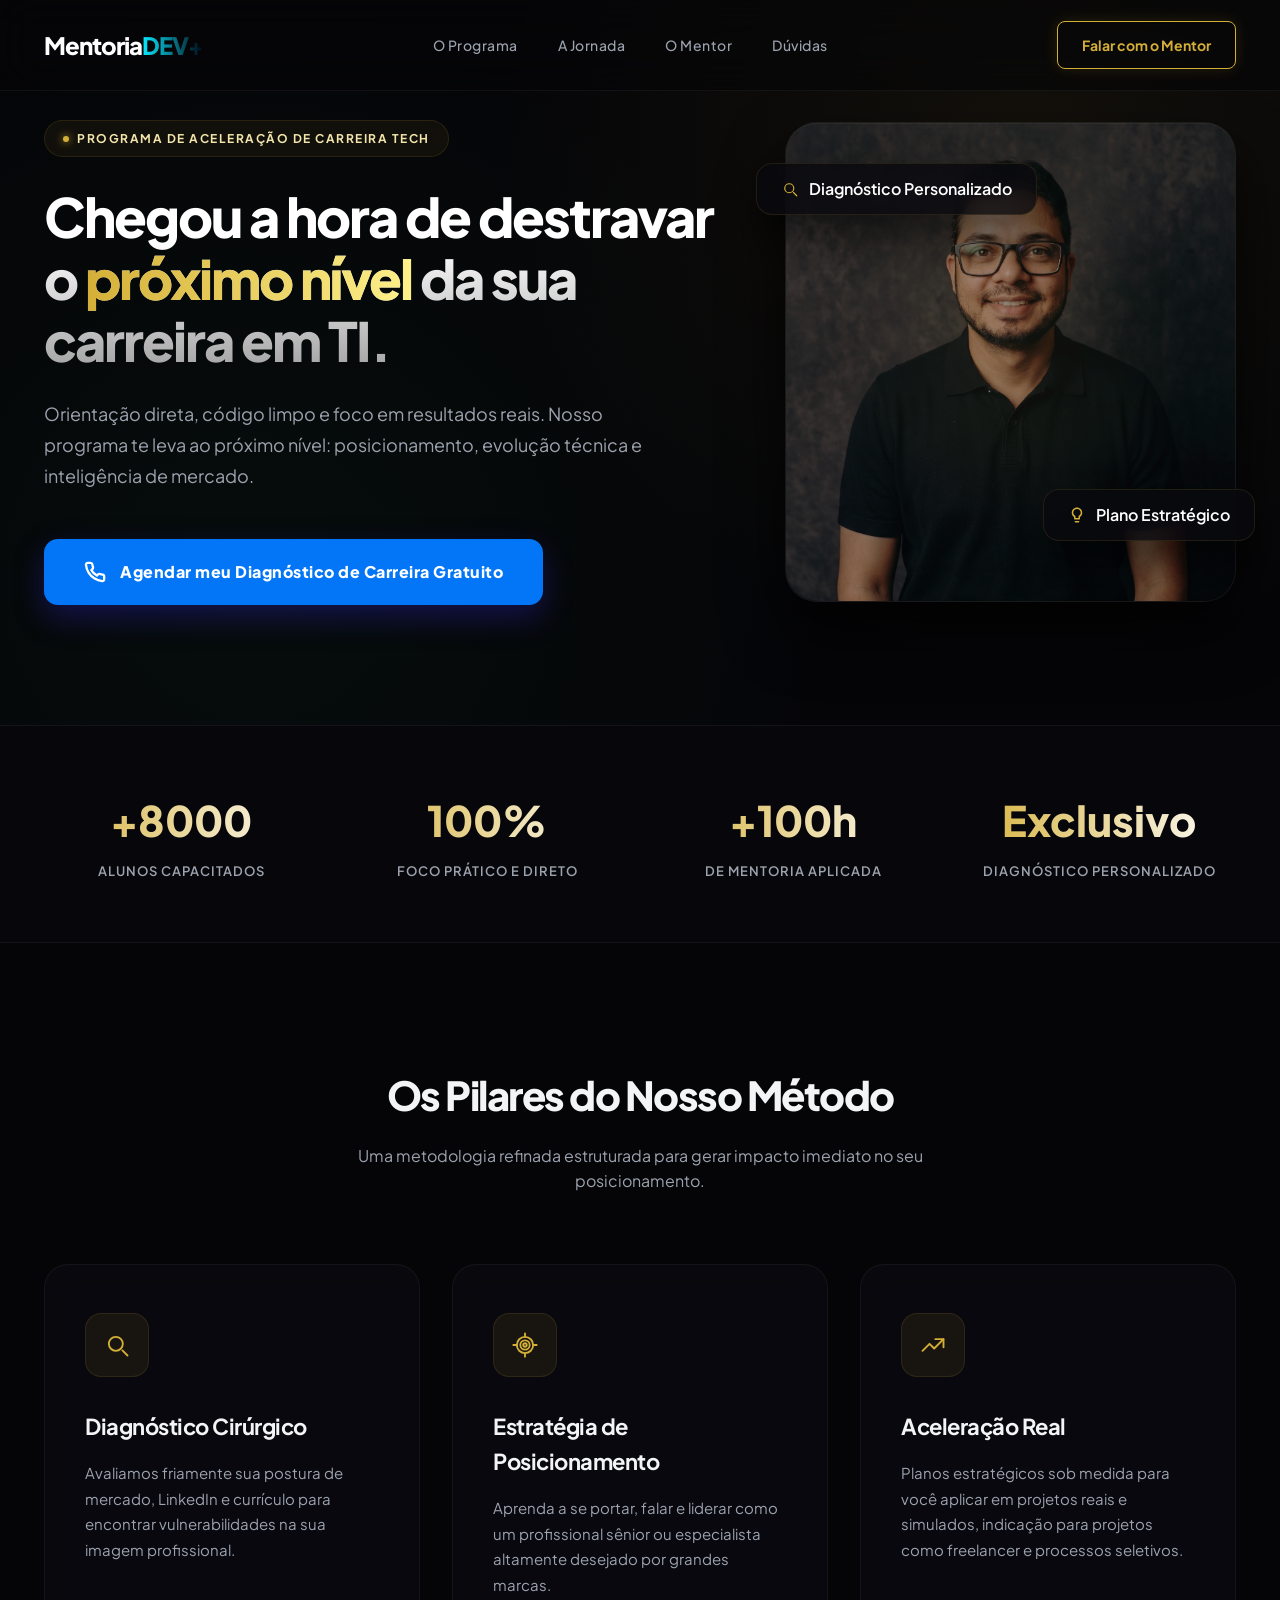
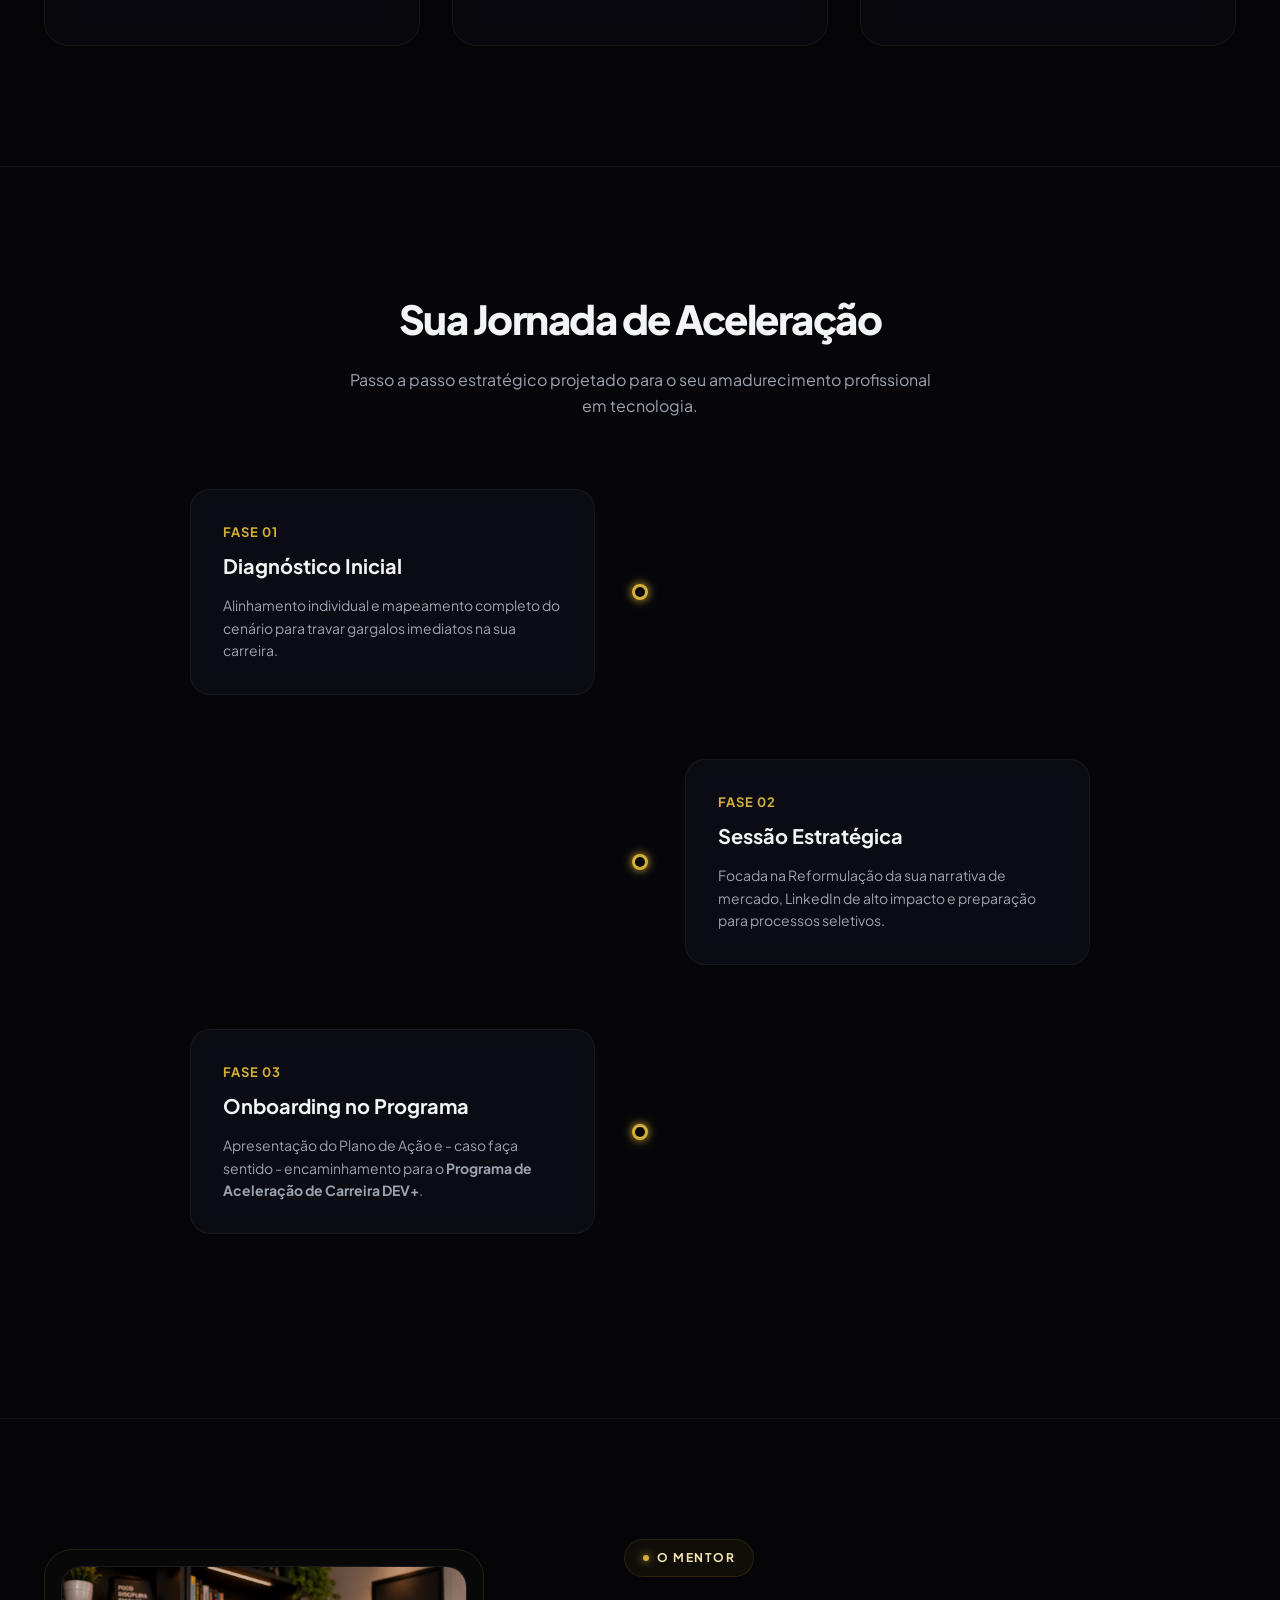
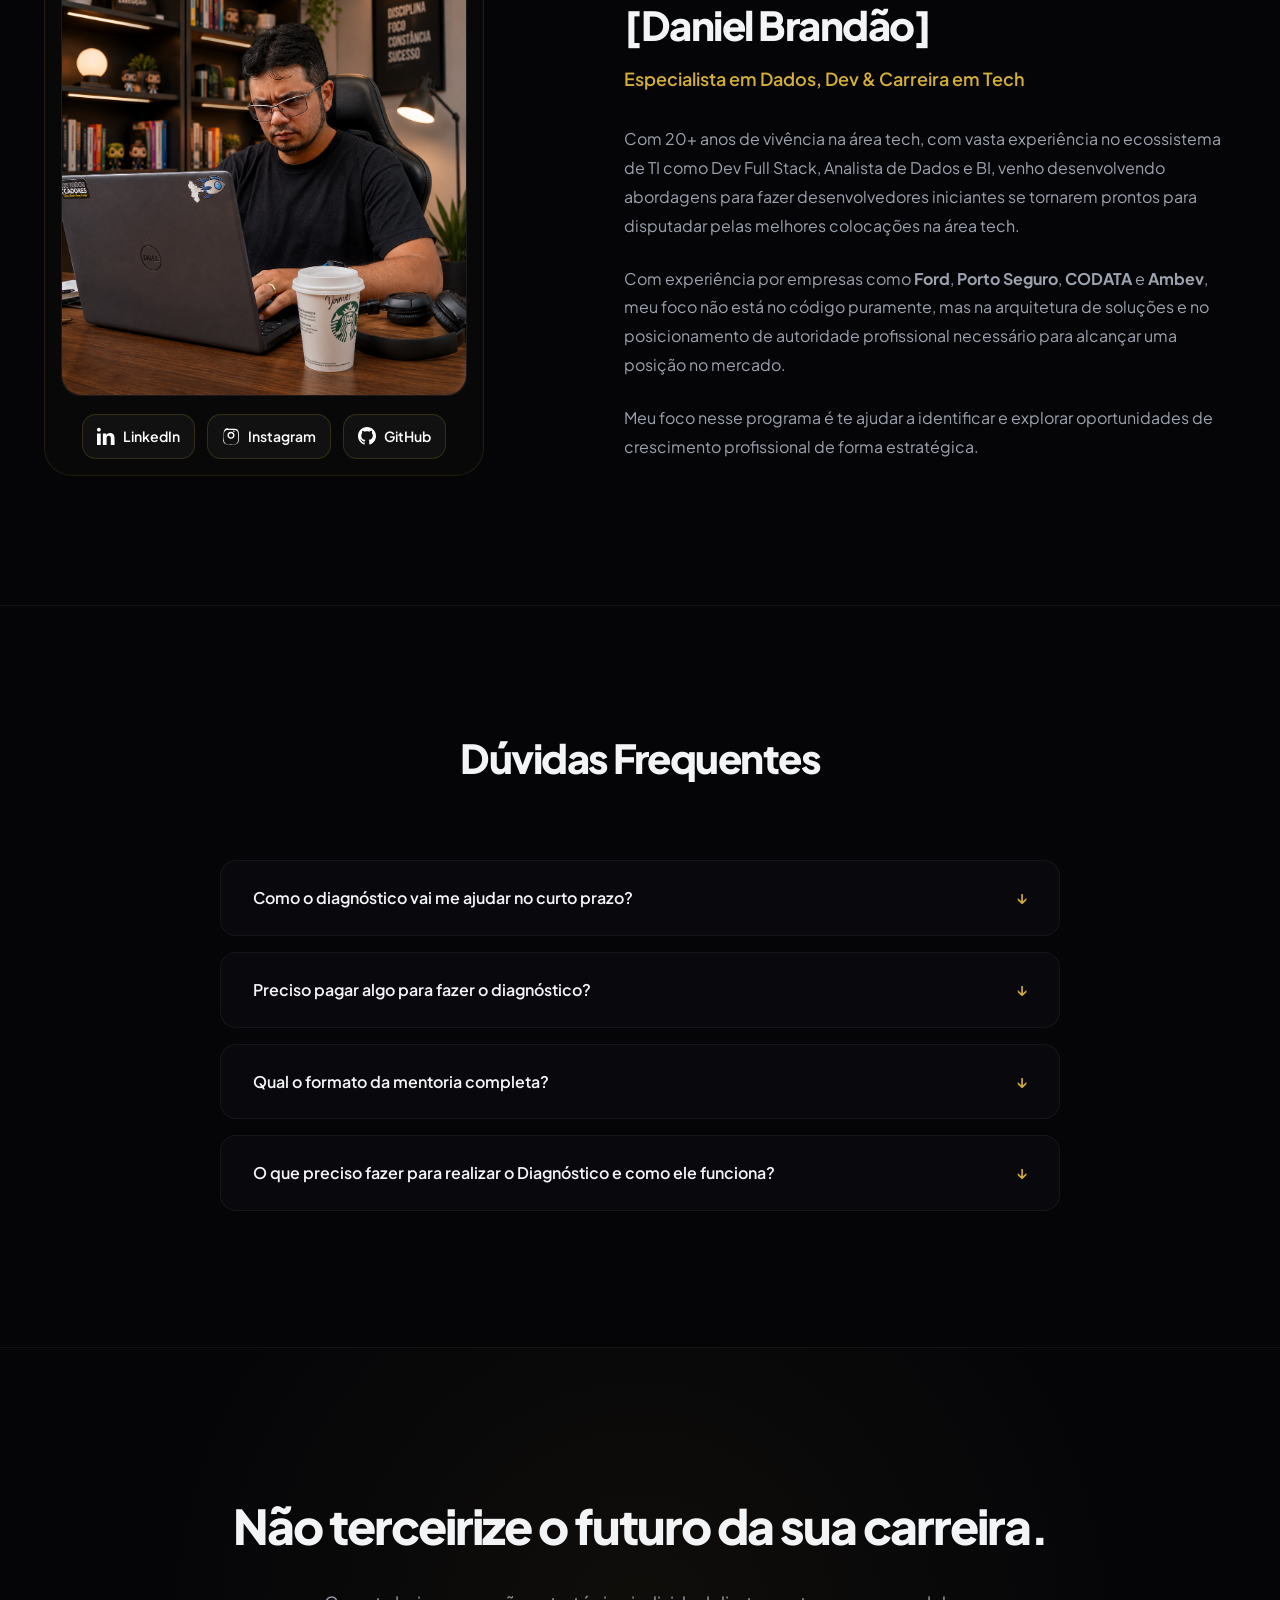
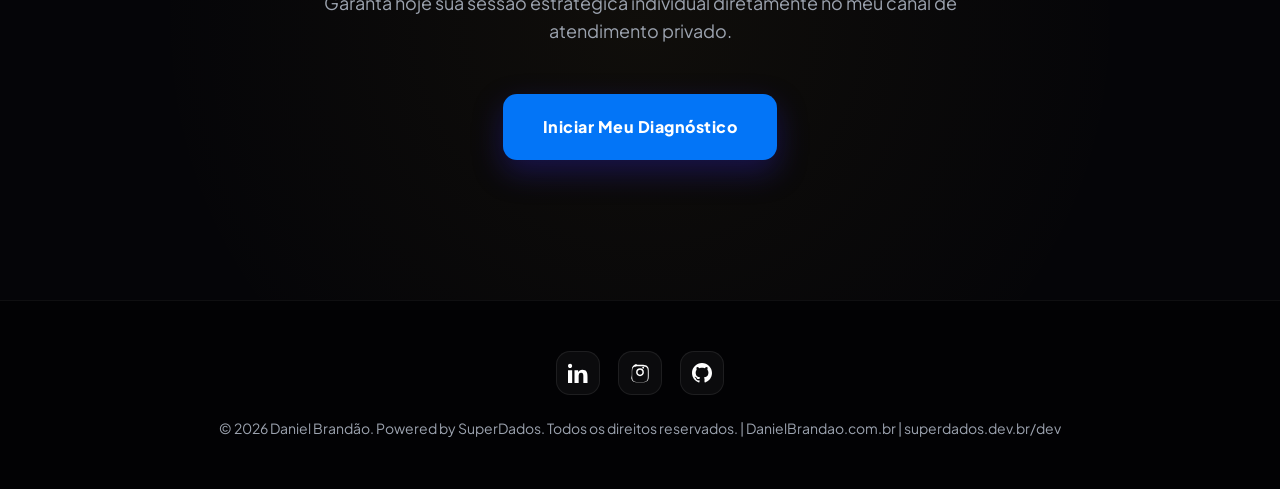
==== mentoria/index.html @ 653ffeee "subindo index" ====
<!DOCTYPE html>
<html lang="pt-BR">

<head>
    <meta charset="UTF-8">
    <meta name="viewport" content="width=device-width, initial-scale=1.0">
    <title>Programa de Aceleração de Carreira DEV+ | Daniel Brandão</title>
    <link rel="preconnect" href="https://fonts.googleapis.com">
    <link rel="preconnect" href="https://fonts.gstatic.com" crossorigin>
    <link href="https://fonts.googleapis.com/css2?family=Plus+Jakarta+Sans:wght@300;400;500;600;700;800&display=swap"
        rel="stylesheet">

    <style>
        /* 👑 PALETA OBSIDIAN & GOLD PREMIUM */
        :root {
            --bg-deep: #050508;
            /* Fundo preto absoluto/obsidiana */
            --bg-surface: rgba(15, 15, 23, 0.7);
            /* Fundo dos cards para glassmorphism */
            --gold-primary: #d4af37;
            /* Ouro clássico metálico */
            --gold-light: #f3e5ab;
            /* Ouro claro brilhante */
            --gold-glow: rgba(212, 175, 55, 0.15);
            --texto-puro: #ffffff;
            --texto-premium: #f3f4f6;
            /* Off-white */
            --texto-dim: #9ca3af;
            /* Cinza discreto */
            --borda-premium: rgba(212, 175, 55, 0.12);
            /* Borda dourada sutil */
            --borda-glass: rgba(255, 255, 255, 0.05);
            --fonte-luxo: 'Plus Jakarta Sans', sans-serif;
            --glow-green: rgba(34, 197, 94, 0.3);
        }

        * {
            margin: 0;
            padding: 0;
            box-sizing: border-box;
            scroll-behavior: smooth;
        }

        body {
            background-color: var(--bg-deep);
            color: var(--texto-premium);
            font-family: var(--fonte-luxo);
            line-height: 1.6;
            overflow-x: hidden;
        }

        a {
            text-decoration: none;
            color: inherit;
        }

        .container {
            width: 100%;
            max-width: 1240px;
            margin: 0 auto;
            padding: 0 24px;
        }

        /* 🧭 NAV PREMIUM */
        header {
            width: 100%;
            position: fixed;
            top: 0;
            left: 0;
            background-color: rgba(5, 5, 8, 0.6);
            backdrop-filter: blur(20px);
            border-bottom: 1px solid var(--borda-glass);
            z-index: 1000;
        }

        header .container {
            height: 90px;
            display: flex;
            justify-content: space-between;
            align-items: center;
        }

        .logo {
            font-size: 24px;
            font-weight: 800;
            letter-spacing: -1px;
            color: var(--texto-puro);
        }

        .logo span {
            color: var(--gold-primary);
            background: linear-gradient(90deg, #08e9ff, #020a1ac2);
            -webkit-background-clip: text;
            -webkit-text-fill-color: transparent;
        }

        nav ul {
            display: flex;
            list-style: none;
            gap: 40px;
        }

        nav ul a {
            font-size: 14px;
            font-weight: 500;
            color: var(--texto-dim);
            transition: all 0.3s ease;
            letter-spacing: 0.5px;
        }

        nav ul a:hover {
            color: var(--gold-primary);
        }

        .btn-nav {
            border: 1px solid var(--gold-primary);
            padding: 12px 24px;
            border-radius: 8px;
            font-size: 14px;
            font-weight: 700;
            color: var(--gold-primary);
            background: transparent;
            transition: all 0.3s ease;
            box-shadow: 0 0 15px var(--gold-glow);
        }

        .btn-nav:hover {
            background: linear-gradient(90deg, var(--gold-primary), var(--gold-light));
            color: var(--bg-deep);
            box-shadow: 0 0 25px rgba(212, 175, 55, 0.4);
            transform: translateY(-1px);
        }

        /* 👑 HERO 2 COLUNAS */
        .hero {
            padding-top: 120px;
            padding-bottom: 120px;
            background: radial-gradient(circle at 80% 20%, rgba(212, 175, 55, 0.07), transparent 45%),
                radial-gradient(circle at 20% 80%, rgba(34, 197, 94, 0.04), transparent 50%);
        }

        .grid-hero {
            display: grid;
            grid-template-columns: 1.2fr 0.8fr;
            gap: 64px;
            align-items: center;
        }

        .tag-lux {
            display: inline-flex;
            align-items: center;
            gap: 8px;
            background: rgba(212, 175, 55, 0.06);
            color: var(--gold-light);
            border: 1px solid var(--borda-premium);
            padding: 8px 18px;
            border-radius: 100px;
            font-size: 12px;
            font-weight: 700;
            letter-spacing: 1.5px;
            text-transform: uppercase;
            margin-bottom: 28px;
        }

        .tag-lux::before {
            content: "";
            width: 6px;
            height: 6px;
            background-color: var(--gold-primary);
            border-radius: 50%;
            box-shadow: 0 0 8px var(--gold-primary);
        }

        .hero h1 {
            font-size: 54px;
            font-weight: 800;
            line-height: 1.15;
            letter-spacing: -2px;
            margin-bottom: 28px;
            background: linear-gradient(180deg, #ffffff 30%, #a3a3a3 100%);
            -webkit-background-clip: text;
            -webkit-text-fill-color: transparent;
        }

        .hero h1 span {
            background: linear-gradient(90deg, var(--gold-primary), #fef08a);
            -webkit-background-clip: text;
            -webkit-text-fill-color: transparent;
        }

        .hero .subtitulo {
            font-size: 18px;
            color: var(--texto-dim);
            margin-bottom: 48px;
            max-width: 620px;
            font-weight: 400;
            line-height: 1.7;
        }

        /* 🟢 BOTÃO WHATSAPP ALTO IMPACTO */
        .btn-premium-cta {
            display: inline-flex;
            align-items: center;
            gap: 14px;
            background: #0375f7;
            color: #ffffff;
            padding: 20px 40px;
            border-radius: 14px;
            font-size: 16px;
            font-weight: 800;
            letter-spacing: 0.5px;
            box-shadow: 0 12px 30px rgba(50, 34, 197, 0.35);
            transition: all 0.4s cubic-bezier(0.16, 1, 0.3, 1);
            position: relative;
            overflow: hidden;
        }

        .btn-premium-cta:hover {
            background: #0bbfec;
            transform: translateY(-3px);
            box-shadow: 0 20px 40px rgba(15, 87, 221, 0.5);
        }

        /* MOCKUP CONTAINER HERO (DIREITA) */
        .hero-art-container {
            position: relative;
            display: flex;
            justify-content: center;
            align-items: center;
        }

        .hero-lux-card {
            width: 100%;
            height: 480px;
            background: linear-gradient(135deg, rgba(255, 255, 255, 0.03) 0%, rgba(255, 255, 255, 0.01) 100%);
            backdrop-filter: blur(25px);
            border: 1px solid var(--borda-glass);
            border-radius: 32px;
            position: relative;
            display: flex;
            align-items: center;
            justify-content: center;
            box-shadow: 0 30px 60px rgba(0, 0, 0, 0.8), inset 0 1px 0 rgba(255, 255, 255, 0.1);
            overflow: visible;
        }

        .hero-lux-card::after {
            content: "";
            position: absolute;
            width: 80%;
            height: 80%;
            background: radial-gradient(circle, var(--gold-glow) 0%, transparent 70%);
            z-index: -1;
        }

        .hero-lux-card .hero-image-bg {
            display: block;
            width: 100%;
            height: 100%;
            background-image: url("../mentoria/img/dan perfil3-1.png");
            background-size: cover;
            background-position: center;
            background-repeat: no-repeat;
            position: absolute;
            top: 0;
            left: 0;
            z-index: 0;
            border-radius: 32px;
            opacity: 0.65;
        }

        .badge-floating {
            position: absolute;
            display: inline-flex;
            align-items: center;
            gap: 10px;
            background: rgba(10, 10, 15, 0.85);
            border: 1px solid var(--borda-premium);
            padding: 12px 18px;
            border-radius: 16px;
            backdrop-filter: blur(10px);
            box-shadow: 0 20px 40px rgba(0, 0, 0, 0.5);
            animation: float 6s ease-in-out infinite;
            z-index: 2;
            color: var(--gold-primary);
            font-weight: 600;
        }

        .badge-floating .badge-icon {
            width: 18px;
            height: 18px;
            display: block;
            flex: 0 0 18px;
            fill: currentColor;
        }

        .badge-floating .badge-text {
            color: #fff;
            font-weight: 600;
            line-height: 1;
        }

        .badge-floating {
            position: absolute;
            background: rgba(10, 10, 15, 0.85);
            border: 1px solid var(--borda-premium);
            padding: 16px 24px;
            border-radius: 16px;
            backdrop-filter: blur(10px);
            box-shadow: 0 20px 40px rgba(0, 0, 0, 0.5);
            animation: float 6s ease-in-out infinite;
        }

        .badge-1 {
            top: 40px;
            left: -30px;
            animation-delay: 0s;
        }

        .badge-2 {
            bottom: 60px;
            right: -20px;
            animation-delay: 3s;
        }

        @keyframes float {

            0%,
            100% {
                transform: translateY(0);
            }

            50% {
                transform: translateY(-12px);
            }
        }

        /* 📈 SEÇÃO ESTATÍSTICAS */
        .stats-bar {
            padding: 60px 0;
            background: rgba(10, 10, 15, 0.5);
            border-top: 1px solid var(--borda-glass);
            border-bottom: 1px solid var(--borda-glass);
        }

        .grid-stats {
            display: grid;
            grid-template-columns: repeat(4, 1fr);
            gap: 32px;
            text-align: center;
        }

        .stat-item h2 {
            font-size: 42px;
            font-weight: 800;
            background: linear-gradient(90deg, var(--gold-primary), #ffffff);
            -webkit-background-clip: text;
            -webkit-text-fill-color: transparent;
            margin-bottom: 8px;
        }

        .stat-item p {
            font-size: 13px;
            color: var(--texto-dim);
            text-transform: uppercase;
            letter-spacing: 1px;
            font-weight: 600;
        }

        /* 🃏 GLASSMORPHISM CARDS (PILARES) */
        .pilares-v2 {
            padding: 120px 0;
        }

        .section-title-lux {
            text-align: center;
            margin-bottom: 70px;
        }

        .section-title-lux h2 {
            font-size: 40px;
            font-weight: 800;
            letter-spacing: -1.5px;
            margin-bottom: 16px;
        }

        .section-title-lux p {
            color: var(--texto-dim);
            font-size: 16px;
            max-width: 600px;
            margin: 0 auto;
        }

        .grid-glass {
            display: grid;
            grid-template-columns: repeat(3, 1fr);
            gap: 32px;
        }

        .glass-card {
            background: rgba(15, 15, 23, 0.45);
            backdrop-filter: blur(15px);
            border: 1px solid var(--borda-glass);
            padding: 48px 40px;
            border-radius: 24px;
            transition: all 0.4s cubic-bezier(0.16, 1, 0.3, 1);
            position: relative;
        }

        .glass-card::before {
            content: "";
            position: absolute;
            top: 0;
            left: 0;
            width: 100%;
            height: 100%;
            border-radius: 24px;
            background: linear-gradient(135deg, rgba(212, 175, 55, 0.08), transparent);
            opacity: 0;
            transition: opacity 0.4s ease;
            z-index: -1;
        }

        .glass-card:hover {
            transform: translateY(-8px);
            border-color: rgba(212, 175, 55, 0.3);
            box-shadow: 0 30px 60px rgba(0, 0, 0, 0.6);
        }

        .glass-card:hover::before {
            opacity: 1;
        }

        .glass-card .icon-wrap {
            width: 64px;
            height: 64px;
            background: rgba(212, 175, 55, 0.08);
            border: 1px solid var(--borda-premium);
            border-radius: 16px;
            display: flex;
            align-items: center;
            justify-content: center;
            font-size: 26px;
            margin-bottom: 32px;
            color: var(--gold-primary);
        }

        .glass-card .icon-wrap svg {
            width: 28px;
            height: 28px;
            display: block;
            stroke: currentColor;
            fill: none;
            stroke-width: 1.6;
            stroke-linecap: round;
            stroke-linejoin: round;
        }

        .glass-card h3 {
            font-size: 22px;
            font-weight: 700;
            margin-bottom: 16px;
            letter-spacing: -0.5px;
        }

        .glass-card p {
            font-size: 15px;
            color: var(--texto-dim);
            line-height: 1.7;
        }

        /* ⏳ TIMELINE DA MENTORIA */
        .timeline-section {
            padding: 120px 0;
            background: rgba(10, 10, 15, 0.3);
            border-top: 1px solid var(--borda-glass);
        }

        .timeline-container {
            max-width: 900px;
            margin: 0 auto;
            position: relative;
        }

        .timeline-container::before {
            content: "";
            position: absolute;
            left: 50%;
            top: 0;
            width: 2px;
            height: 100%;
            background: linear-gradient(to bottom, var(--gold-premium), transparent);
            transform: translateX(-50%);
        }

        .timeline-item {
            display: flex;
            justify-content: space-between;
            align-items: center;
            width: 100%;
            margin-bottom: 64px;
            position: relative;
        }

        .timeline-item:nth-child(even) {
            flex-direction: row-reverse;
        }

        .timeline-dot {
            width: 16px;
            height: 16px;
            background: var(--bg-deep);
            border: 3px solid var(--gold-primary);
            border-radius: 50%;
            position: absolute;
            left: 50%;
            transform: translateX(-50%);
            z-index: 10;
            box-shadow: 0 0 10px var(--gold-primary);
        }

        .timeline-content {
            width: 45%;
            background: var(--bg-surface);
            border: 1px solid var(--borda-glass);
            padding: 32px;
            border-radius: 20px;
            backdrop-filter: blur(10px);
        }

        .timeline-content h4 {
            color: var(--gold-primary);
            font-size: 13px;
            font-weight: 700;
            text-transform: uppercase;
            letter-spacing: 1px;
            margin-bottom: 8px;
        }

        .timeline-content h3 {
            font-size: 20px;
            font-weight: 700;
            margin-bottom: 12px;
        }

        .timeline-content p {
            font-size: 14px;
            color: var(--texto-dim);
        }

        /* 👨‍🏫 SEÇÃO MENTOR DE LUXO */
        .mentor-v2 {
            padding: 120px 0;
            border-top: 1px solid var(--borda-glass);
        }

        .mentor-grid {
            display: grid;
            grid-template-columns: 0.9fr 1.1fr;
            gap: 80px;
            align-items: center;
        }

        .mentor-frame {
            position: relative;
            border: 1px solid var(--borda-premium);
            border-radius: 28px;
            padding: 16px;
            background: rgba(212, 175, 55, 0.02);
            max-width: 440px;
        }

        .mentor-placeholder {
            width: 100%;
            height: 430px;
            background: #0e0e13;
            border-radius: 20px;
            display: flex;
            align-items: center;
            justify-content: center;
            color: var(--texto-dim);
            font-weight: 500;
            font-size: 15px;
            border: 1px solid var(--borda-glass);
        }

        .mentor-info h2 {
            font-size: 40px;
            font-weight: 800;
            letter-spacing: -1.5px;
            margin-bottom: 8px;
        }

        .mentor-info h3 {
            font-size: 18px;
            color: var(--gold-primary);
            font-weight: 600;
            margin-bottom: 32px;
        }

        .mentor-info p {
            font-size: 16px;
            color: var(--texto-dim);
            margin-bottom: 24px;
            line-height: 1.8;
        }

        .mentor-socials,
        .profile-socials {
            display: flex;
            flex-wrap: wrap;
            gap: 12px;
            margin-top: 18px;
        }

        .profile-socials {
            justify-content: center;
        }

        .mentor-socials a,
        .profile-socials a {
            display: inline-flex;
            align-items: center;
            gap: 8px;
            padding: 10px 14px;
            border-radius: 14px;
            border: 1px solid rgba(212, 175, 55, 0.18);
            background: rgba(255, 255, 255, 0.04);
            color: var(--texto-puro);
            font-size: 14px;
            font-weight: 600;
            transition: all 0.25s ease;
        }

        .mentor-socials a:hover,
        .profile-socials a:hover {
            border-color: var(--gold-primary);
            background: rgba(212, 175, 55, 0.12);
            transform: translateY(-1px);
        }

        .mentor-socials svg,
        .profile-socials svg {
            width: 18px;
            height: 18px;
            fill: currentColor;
        }

        /* ❓ FAQ MODERNO ACCORDION */
        .faq-v2 {
            padding: 120px 0;
            border-top: 1px solid var(--borda-glass);
        }

        .faq-wrapper {
            max-width: 840px;
            margin: 0 auto;
        }

        .faq-item {
            background: rgba(15, 15, 23, 0.4);
            border: 1px solid var(--borda-glass);
            border-radius: 16px;
            margin-bottom: 16px;
            overflow: hidden;
            transition: all 0.3s ease;
        }

        .faq-item[open] {
            border-color: var(--borda-premium);
            background: rgba(15, 15, 23, 0.7);
        }

        .faq-trigger {
            padding: 24px 32px;
            font-size: 16px;
            font-weight: 600;
            cursor: pointer;
            list-style: none;
            display: flex;
            justify-content: space-between;
            align-items: center;
        }

        .faq-trigger::after {
            content: "↓";
            font-size: 16px;
            color: var(--gold-primary);
            transition: transform 0.3s ease;
        }

        .faq-item[open] .faq-trigger::after {
            transform: rotate(-180deg);
        }

        .faq-content {
            padding: 0 32px 24px 32px;
            color: var(--texto-dim);
            font-size: 15px;
            line-height: 1.7;
        }

        /* 🏁 CTA FINAL DE ALTO IMPACTO */
        .cta-final-v2 {
            padding: 140px 0;
            background: radial-gradient(circle at center, rgba(212, 175, 55, 0.05) 0%, transparent 70%);
            border-top: 1px solid var(--borda-glass);
            text-align: center;
            position: relative;
        }

        .cta-final-v2 h2 {
            font-size: 48px;
            font-weight: 800;
            letter-spacing: -2px;
            margin-bottom: 24px;
        }

        .cta-final-v2 p {
            font-size: 18px;
            color: var(--texto-dim);
            max-width: 640px;
            margin: 0 auto 48px auto;
        }

        .footer-socials {
            display: inline-flex;
            align-items: center;
            justify-content: center;
            gap: 18px;
            margin-bottom: 22px;
            flex-wrap: wrap;
        }

        .footer-socials a {
            display: inline-flex;
            align-items: center;
            justify-content: center;
            width: 44px;
            height: 44px;
            border-radius: 14px;
            border: 1px solid rgba(255, 255, 255, 0.08);
            background: rgba(255, 255, 255, 0.04);
            color: var(--texto-puro);
            transition: transform 0.25s ease, background 0.25s ease, border-color 0.25s ease;
        }

        .footer-socials a:hover {
            border-color: var(--gold-primary);
            background: rgba(212, 175, 55, 0.14);
            transform: translateY(-2px);
        }

        .footer-socials svg {
            width: 20px;
            height: 20px;
            fill: currentColor;
        }

        /* FOOTER */
        footer {
            padding: 50px 0;
            border-top: 1px solid var(--borda-glass);
            text-align: center;
            font-size: 14px;
            color: var(--texto-dim);
            background: #020204;
        }

        /* 📱 RESPONSIVIDADE COMPLETA */
        @media (max-width: 1024px) {
            .grid-hero {
                grid-template-columns: 1fr;
                gap: 56px;
                text-align: center;
            }

            .hero h1 {
                font-size: 42px;
            }

            .hero .subtitulo {
                margin: 0 auto 40px auto;
            }

            .hero-lux-card {
                height: 400px;
            }

            .grid-glass {
                grid-template-columns: 1fr 1fr;
            }

            .mentor-grid {
                grid-template-columns: 1fr;
                gap: 56px;
            }

            .grid-stats {
                grid-template-columns: 1fr 1fr;
                gap: 24px;
            }

            .timeline-container::before {
                left: 24px;
            }

            .timeline-item {
                flex-direction: row !important;
                margin-bottom: 40px;
            }

            .timeline-dot {
                left: 24px;
            }

            .timeline-content {
                width: calc(100% - 60px);
                margin-left: auto;
            }
        }

        @media (max-width: 640px) {
            .hero h1 {
                font-size: 34px;
            }

            .grid-glass {
                grid-template-columns: 1fr;
            }

            .grid-stats {
                grid-template-columns: 1fr;
            }

            .cta-final-v2 h2 {
                font-size: 32px;
            }

            .faq-trigger {
                padding: 20px;
                font-size: 15px;
            }

            .faq-content {
                padding: 0 20px 20px 20px;
            }

            nav {
                display: none;
            }
        }
    </style>
</head>

<body>

    <header>
        <div class="container">
            <div class="logo">
                <a href="#programa">Mentoria<span>DEV+</a></span>
            </div>
            <nav>
                <ul>
                    <li><a href="#pilares">O Programa</a></li>
                    <li><a href="#timeline">A Jornada</a></li>
                    <li><a href="#mentor">O Mentor</a></li>
                    <li><a href="#faq">Dúvidas</a></li>
                </ul>
            </nav>
            <a href="http://wa.me/5583996866757/?phone=5583996866757&text=Olá%21+Gostaria+de+agendar+meu+Diagnóstico+de+Carreira+DEV+." class="btn-nav" target="_blank">Falar com o Mentor</a>
        </div>
    </header>

    <section class="hero" id="programa">
        <div class="container">
            <div class="grid-hero">
                <div class="hero-content">
                    <span class="tag-lux">Programa de Aceleração de Carreira Tech</span>
                    <h1>Chegou a hora de destravar o <span>próximo nível</span> da sua carreira em TI.</h1>
                    <p class="subtitulo">Orientação direta, código limpo e foco em resultados reais. Nosso programa te leva ao próximo nível: 
                        posicionamento, evolução técnica e inteligência de mercado.</p>

                    <a href="#cta-final" class="btn-premium-cta">
                        <svg width="22" height="22" viewBox="0 0 24 24" fill="none" stroke="currentColor"
                            stroke-width="2.5" stroke-linecap="round" stroke-linejoin="round">
                            <path
                                d="M22 16.92v3a2 2 0 0 1-2.18 2 19.79 19.79 0 0 1-8.63-3.07 19.5 19.5 0 0 1-6-6 19.79 19.79 0 0 1-3.07-8.67A2 2 0 0 1 4.11 2h3a2 2 0 0 1 2 1.72 12.84 12.84 0 0 0 .7 2.81 2 2 0 0 1-.45 2.11L8.09 9.91a16 16 0 0 0 6 6l1.27-1.27a2 2 0 0 1 2.11-.45 12.84 12.84 0 0 0 2.81.7A2 2 0 0 1 22 16.92z">
                            </path>
                        </svg>
                        Agendar meu Diagnóstico de Carreira Gratuito
                    </a>
                </div>

                <div class="hero-art-container">
                    <div class="hero-lux-card">
                        <span class="hero-image-bg" aria-label="Daniel Brandão em ambiente profissional"></span>
                        <div class="badge-floating badge-1">
                            <svg class="badge-icon" viewBox="0 0 24 24" aria-hidden="true" focusable="false">
                                <circle cx="11" cy="11" r="6" fill="none" stroke="currentColor" stroke-width="1.6" stroke-linecap="round" stroke-linejoin="round"></circle>
                                <line x1="21" y1="21" x2="16.65" y2="16.65" stroke="currentColor" stroke-width="1.6" stroke-linecap="round" stroke-linejoin="round"></line>
                            </svg>
                            <span class="badge-text">Diagnóstico Personalizado</span>
                        </div>
                        <div class="badge-floating badge-2">
                            <svg class="badge-icon" viewBox="0 0 24 24" aria-hidden="true" focusable="false">
                                <path d="M9 21c0 .55.45 1 1 1h4c.55 0 1-.45 1-1v-1H9v1zm3-19C8.14 2 5 5.14 5 9c0 2.38 1.19 4.47 3 5.74V17c0 .55.45 1 1 1h6c.55 0 1-.45 1-1v-2.26c1.81-1.27 3-3.36 3-5.74 0-3.86-3.14-7-7-7zm2.22 11.23l-.22.15V16h-4v-2.62l-.22-.15C8.4 12.31 7 10.74 7 9c0-2.76 2.24-5 5-5s5 2.24 5 5c0 1.74-1.4 3.31-2.78 4.23z"></path>
                            </svg>
                            <span class="badge-text">Plano Estratégico</span>
                        </div>
                    </div>
                </div>
            </div>
        </div>
    </section>

    <section class="stats-bar">
        <div class="container">
            <div class="grid-stats">
                <div class="stat-item">
                    <h2>+8000</h2>
                    <p>Alunos capacitados</p>
                </div>
                <div class="stat-item">
                    <h2>100%</h2>
                    <p>Foco Prático e Direto</p>
                </div>
                <div class="stat-item">
                    <h2>+100h</h2>
                    <p>De Mentoria Aplicada</p>
                </div>
                <div class="stat-item">
                    <h2>Exclusivo</h2>
                    <p>Diagnóstico Personalizado</p>
                </div>
            </div>
        </div>
    </section>

    <section class="pilares-v2" id="pilares">
        <div class="container">
            <div class="section-title-lux">
                <h2>Os Pilares do Nosso Método</h2>
                <p>Uma metodologia refinada estruturada para gerar impacto imediato no seu posicionamento.</p>
            </div>

            <div class="grid-glass">
                <div class="glass-card">
                    <div class="icon-wrap" aria-hidden="true">
                        <svg viewBox="0 0 24 24" aria-hidden="true" focusable="false">
                            <circle cx="11" cy="11" r="6"></circle>
                            <line x1="21" y1="21" x2="16.65" y2="16.65"></line>
                        </svg>
                    </div>
                    <h3>Diagnóstico Cirúrgico</h3>
                    <p>Avaliamos friamente sua postura de mercado, LinkedIn e currículo para encontrar vulnerabilidades
                        na sua imagem profissional.</p>
                </div>
                <div class="glass-card">
                    <div class="icon-wrap" aria-hidden="true">
                        <svg viewBox="0 0 24 24" aria-hidden="true" focusable="false">
                            <circle cx="12" cy="12" r="7"></circle>
                            <circle cx="12" cy="12" r="4"></circle>
                            <circle cx="12" cy="12" r="1.5"></circle>
                            <line x1="12" y1="2" x2="12" y2="5"></line>
                            <line x1="12" y1="19" x2="12" y2="22"></line>
                            <line x1="2" y1="12" x2="5" y2="12"></line>
                            <line x1="19" y1="12" x2="22" y2="12"></line>
                        </svg>
                    </div>
                    <h3>Estratégia de Posicionamento</h3>
                    <p>Aprenda a se portar, falar e liderar como um profissional sênior ou especialista altamente
                        desejado por grandes marcas.</p>
                </div>
                <div class="glass-card">
                    <div class="icon-wrap" aria-hidden="true">
                        <svg viewBox="0 0 24 24" aria-hidden="true" focusable="false">
                            <polyline points="3 17 9 11 13 15 21 7"></polyline>
                            <polyline points="14 7 21 7 21 14"></polyline>
                        </svg>
                    </div>
                    <h3>Aceleração Real</h3>
                    <p>Planos estratégicos sob medida para você aplicar em projetos reais e simulados, indicação para projetos como freelancer e processos seletivos.
                    </p>
                </div>
            </div>
        </div>
    </section>

    <section class="timeline-section" id="timeline">
        <div class="container">
            <div class="section-title-lux">
                <h2>Sua Jornada de Aceleração</h2>
                <p>Passo a passo estratégico projetado para o seu amadurecimento profissional em tecnologia.</p>
            </div>

            <div class="timeline-container">
                <div class="timeline-item">
                    <div class="timeline-dot"></div>
                    <div class="timeline-content">
                        <h4>Fase 01</h4>
                        <h3>Diagnóstico Inicial</h3>
                        <p>Alinhamento individual e mapeamento completo do cenário para travar gargalos imediatos na sua
                            carreira.</p>
                    </div>
                </div>

                <div class="timeline-item">
                    <div class="timeline-dot"></div>
                    <div class="timeline-content">
                        <h4>Fase 02</h4>
                        <h3>Sessão Estratégica</h3>
                        <p>Focada na Reformulação da sua narrativa de mercado, LinkedIn de alto impacto e preparação para
                            processos seletivos.</p>
                    </div>
                </div>

                <div class="timeline-item">
                    <div class="timeline-dot"></div>
                    <div class="timeline-content">
                        <h4>Fase 03</h4>
                        <h3>Onboarding no Programa</h3>
                        <p>Apresentação do Plano de Ação e - caso faça sentido - encaminhamento para o <b>Programa de Aceleração de Carreira DEV+</b>.</p>
                    </div>
                </div>
            </div>
        </div>
    </section>

    <section class="mentor-v2" id="mentor">
        <div class="container">
            <div class="mentor-grid">
                <div class="mentor-frame">
                    <div class="mentor-placeholder">
                        <img src="../mentoria/img/Daniel office.png" alt="Daniel Brandão em ambiente profissional" style="width:100%; height:100%; object-fit:cover; border-radius:20px;">
                    </div>
                    <div class="profile-socials">
                        <a href="https://www.linkedin.com/in/profdanielbrandao" target="_blank" rel="noreferrer noopener">
                            <svg viewBox="0 0 24 24" aria-hidden="true"><path d="M4.98 3.5C4.98 4.88 3.88 6 2.5 6S0 4.88 0 3.5 1.12 1 2.5 1 4.98 2.12 4.98 3.5zM0 8.7h5v15.3H0V8.7zm7.5 0h4.7v2.1h.1c.7-1.3 2.4-2.7 4.9-2.7 5.3 0 6.2 3.5 6.2 8.1V24h-5V15.9c0-1.9 0-4.3-2.6-4.3-2.6 0-3 2-3 4.2V24h-5V8.7z"/></svg>
                            LinkedIn
                        </a>
                        <a href="https://www.instagram.com/profdanielbrandao" target="_blank" rel="noreferrer noopener">
                            <svg viewBox="0 0 24 24" aria-hidden="true"><path d="M12 2.2c3.2 0 3.6 0 4.9.1 1.2.1 1.9.3 2.3.5.6.3 1.1.6 1.6 1.1.5.5.8 1 1.1 1.6.3.4.5 1.1.5 2.3.1 1.3.1 1.7.1 4.9s0 3.6-.1 4.9c-.1 1.2-.3 1.9-.5 2.3-.3.6-.6 1.1-1.1 1.6-.5.5-1 0-1.6 1.1-.4.3-1.1.5-2.3.5-1.3.1-1.7.1-4.9.1s-3.6 0-4.9-.1c-1.2-.1-1.9-.3-2.3-.5-.6-.3-1.1-.6-1.6-1.1-.5-.5-.8-1-1.1-1.6-.3-.4-.5-1.1-.5-2.3C2.2 15.6 2.2 15.2 2.2 12s0-3.6.1-4.9c.1-1.2.3-1.9.5-2.3.3-.6.6-1.1 1.1-1.6.5-.5 1-.8 1.6-1.1.4-.3 1.1-.5 2.3-.5C8.4 2.2 8.8 2.2 12 2.2zm0 1.8c-3.1 0-3.5 0-4.7.1-1 .1-1.6.2-2 .4-.5.2-.9.5-1.3.9-.4.4-.7.8-.9 1.3-.2.4-.3 1-.4 2-.1 1.2-.1 1.6-.1 4.7s0 3.5.1 4.7c.1 1 .2 1.6.4 2 .2.5.5.9.9 1.3.4.4.8.7 1.3.9.4.2 1 .3 2 .4 1.2.1 1.6.1 4.7.1s3.5 0 4.7-.1c1-.1 1.6-.2 2-.4.5-.2.9-.5 1.3-.9.4-.4.7-.8.9-1.3.2-.4.3-1 .4-2 .1-1.2.1-1.6.1-4.7s0-3.5-.1-4.7c-.1-1-.2-1.6-.4-2-.2-.5-.5-.9-.9-1.3-.4-.4-.8-.7-1.3-.9-.4-.2-1-.3-2-.4-1.2-.1-1.6-.1-4.7-.1zM12 6.4c2.7 0 4.7 2 4.7 4.7S14.7 15.8 12 15.8 7.3 13.8 7.3 11.1 9.3 6.4 12 6.4zm0 1.8c-1.6 0-2.9 1.3-2.9 2.9S10.4 14 12 14s2.9-1.3 2.9-2.9S13.6 8.2 12 8.2zm4.9-2.5c0 .6-.5 1.1-1.1 1.1-.6 0-1.1-.5-1.1-1.1s.5-1.1 1.1-1.1c.6 0 1.1.5 1.1 1.1z"/></svg>
                            Instagram
                        </a>
                        <a href="https://github.com/danielbrandao" target="_blank" rel="noreferrer noopener">
                            <svg viewBox="0 0 24 24" aria-hidden="true"><path d="M12 0C5.37 0 0 5.37 0 12c0 5.3 3.44 9.78 8.21 11.36.6.11.82-.26.82-.58 0-.29-.01-1.05-.02-2.06-3.34.73-4.04-1.61-4.04-1.61-.55-1.39-1.34-1.76-1.34-1.76-1.1-.75.08-.74.08-.74 1.22.09 1.86 1.25 1.86 1.25 1.08 1.86 2.84 1.32 3.53 1.01.11-.79.42-1.32.76-1.62-2.67-.3-5.47-1.33-5.47-5.92 0-1.31.47-2.38 1.24-3.22-.12-.3-.54-1.52.12-3.17 0 0 1.01-.32 3.3 1.23.96-.27 1.98-.4 3-.4 1.02 0 2.04.14 3 .4 2.28-1.55 3.29-1.23 3.29-1.23.66 1.65.24 2.87.12 3.17.77.84 1.24 1.91 1.24 3.22 0 4.6-2.8 5.61-5.47 5.92.43.37.81 1.1.81 2.22 0 1.6-.01 2.88-.01 3.27 0 .32.22.7.82.58C20.56 21.78 24 17.3 24 12c0-6.63-5.37-12-12-12z"/></svg>
                            GitHub
                        </a>
                    </div>
                </div>
                <div class="mentor-info">
                    <span class="tag-lux" style="margin-bottom:16px;">O Mentor</span>
                    <h2>[Daniel Brandão]</h2>
                    <h3>Especialista em Dados, Dev & Carreira em Tech</h3>
                    <p>Com 20+ anos de vivência na área tech, com vasta experiência no ecossistema de TI como Dev Full Stack, Analista de Dados e BI, venho desenvolvendo abordagens
                        para fazer desenvolvedores iniciantes se tornarem prontos para disputadar pelas melhores colocações na área tech.</p>
                    <p>Com experiência por empresas como <strong>Ford</strong>, <strong>Porto Seguro</strong>, <strong>CODATA</strong> e <strong>Ambev</strong>, meu foco não está no código puramente, mas na arquitetura de soluções e no
                        posicionamento de autoridade profissional necessário para alcançar uma posição no mercado.
                        </p>
                    <p>Meu foco nesse programa é te ajudar a identificar e explorar oportunidades de crescimento profissional de forma estratégica.</p>
                </div>
            </div>
        </div>
    </section>

    <section class="faq-v2" id="faq">
        <div class="container">
            <div class="section-title-lux">
                <h2>Dúvidas Frequentes</h2>
            </div>

            <div class="faq-wrapper">
                <details class="faq-item">
                    <summary class="faq-trigger">Como o diagnóstico vai me ajudar no curto prazo?</summary>
                    <div class="faq-content">
                        Logo na primeira sessão, identificamos os erros sutis que desclassificam você em triagens de
                        grandes empresas desde o currículo ou travam suas chances de promoção interna.
                    </div>
                </details>

                <details class="faq-item">
                    <summary class="faq-trigger">Preciso pagar algo para fazer o diagnóstico?</summary>
                    <div class="faq-content">
                        <strong>NADA!</strong> A conversa inicial via WhatsApp serve para validar seu atual momento de carreira. Caso seu
                        perfil seja selecionado, agendamos o diagnóstico estratégico individual.
                    </div>
                </details>

                <details class="faq-item">
                    <summary class="faq-trigger">Qual o formato da mentoria completa?</summary>
                    <div class="faq-content">
                        A aceleração ocorre através de encontros focados e consultivos, acompanhamento estratégico
                        personalizado e feedbacks em tempo real de cenários corporativos reais. <br>Um acompanhamento que você não vê igual no mercado, com foco em resultados práticos e aplicáveis. 
                    </div>
                </details>
                <details class="faq-item">
                    <summary class="faq-trigger">O que preciso fazer para realizar o Diagnóstico e como ele funciona?</summary>
                    <div class="faq-content">
                        Basta clicar no botão aqui abaixo e responder ao Diagnóstico de Carreira. Ao responder, você será direcionado a falar comigo no WhatsApp e ali a gente vai avançar no seu diagnóstico de maneira personalizda.
                    </div>
                </details>
            </div>
        </div>
    </section>

    <section class="cta-final-v2" id="cta-final">
        <div class="container">
            <h2>Não terceirize o futuro da sua carreira.</h2>
            <p>Garanta hoje sua sessão estratégica individual diretamente no meu canal de atendimento privado.</p>
            <a href="http://app.superdados.dev.br/diagnostico/dUifmRpFEEhisHElbft1b21jNS83"
                target="_blank" class="btn-premium-cta">
                Iniciar Meu Diagnóstico
            </a>
        </div>
    </section>

    <footer>
        <div class="container">
            <div class="footer-socials">
                <a href="https://www.linkedin.com/in/danielbrandao" target="_blank" rel="noreferrer noopener" aria-label="LinkedIn">
                    <svg viewBox="0 0 24 24" aria-hidden="true"><path d="M4.98 3.5C4.98 4.88 3.88 6 2.5 6S0 4.88 0 3.5 1.12 1 2.5 1 4.98 2.12 4.98 3.5zM0 8.7h5v15.3H0V8.7zm7.5 0h4.7v2.1h.1c.7-1.3 2.4-2.7 4.9-2.7 5.3 0 6.2 3.5 6.2 8.1V24h-5V15.9c0-1.9 0-4.3-2.6-4.3-2.6 0-3 2-3 4.2V24h-5V8.7z"/></svg>
                </a>
                <a href="https://www.instagram.com/danielbrandao" target="_blank" rel="noreferrer noopener" aria-label="Instagram">
                    <svg viewBox="0 0 24 24" aria-hidden="true"><path d="M12 2.2c3.2 0 3.6 0 4.9.1 1.2.1 1.9.3 2.3.5.6.3 1.1.6 1.6 1.1.5.5.8 1 1.1 1.6.3.4.5 1.1.5 2.3.1 1.3.1 1.7.1 4.9s0 3.6-.1 4.9c-.1 1.2-.3 1.9-.5 2.3-.3.6-.6 1.1-1.1 1.6-.5.5-1 0-1.6 1.1-.4.3-1.1.5-2.3.5-1.3.1-1.7.1-4.9.1s-3.6 0-4.9-.1c-1.2-.1-1.9-.3-2.3-.5-.6-.3-1.1-.6-1.6-1.1-.5-.5-.8-1-1.1-1.6-.3-.4-.5-1.1-.5-2.3C2.2 15.6 2.2 15.2 2.2 12s0-3.6.1-4.9c.1-1.2.3-1.9.5-2.3.3-.6.6-1.1 1.1-1.6.5-.5 1-.8 1.6-1.1.4-.3 1.1-.5 2.3-.5C8.4 2.2 8.8 2.2 12 2.2zm0 1.8c-3.1 0-3.5 0-4.7.1-1 .1-1.6.2-2 .4-.5.2-.9.5-1.3.9-.4.4-.7.8-.9 1.3-.2.4-.3 1-.4 2-.1 1.2-.1 1.6-.1 4.7s0 3.5.1 4.7c.1 1 .2 1.6.4 2 .2.5.5.9.9 1.3.4.4.8.7 1.3.9.4.2 1 .3 2 .4 1.2.1 1.6.1 4.7.1s3.5 0 4.7-.1c1-.1 1.6-.2 2-.4.5-.2.9-.5 1.3-.9.4-.4.7-.8.9-1.3.2-.4.3-1 .4-2 .1-1.2.1-1.6.1-4.7s0-3.5-.1-4.7c-.1-1-.2-1.6-.4-2-.2-.5-.5-.9-.9-1.3-.4-.4-.8-.7-1.3-.9-.4-.2-1-.3-2-.4-1.2-.1-1.6-.1-4.7-.1zM12 6.4c2.7 0 4.7 2 4.7 4.7S14.7 15.8 12 15.8 7.3 13.8 7.3 11.1 9.3 6.4 12 6.4zm0 1.8c-1.6 0-2.9 1.3-2.9 2.9S10.4 14 12 14s2.9-1.3 2.9-2.9S13.6 8.2 12 8.2zm4.9-2.5c0 .6-.5 1.1-1.1 1.1-.6 0-1.1-.5-1.1-1.1s.5-1.1 1.1-1.1c.6 0 1.1.5 1.1 1.1z"/></svg>
                </a>
                <a href="https://github.com/danielbrandao" target="_blank" rel="noreferrer noopener" aria-label="GitHub">
                    <svg viewBox="0 0 24 24" aria-hidden="true"><path d="M12 0C5.37 0 0 5.37 0 12c0 5.3 3.44 9.78 8.21 11.36.6.11.82-.26.82-.58 0-.29-.01-1.05-.02-2.06-3.34.73-4.04-1.61-4.04-1.61-.55-1.39-1.34-1.76-1.34-1.76-1.1-.75.08-.74.08-.74 1.22.09 1.86 1.25 1.86 1.25 1.08 1.86 2.84 1.32 3.53 1.01.11-.79.42-1.32.76-1.62-2.67-.3-5.47-1.33-5.47-5.92 0-1.31.47-2.38 1.24-3.22-.12-.3-.54-1.52.12-3.17 0 0 1.01-.32 3.3 1.23.96-.27 1.98-.4 3-.4 1.02 0 2.04.14 3 .4 2.28-1.55 3.29-1.23 3.29-1.23.66 1.65.24 2.87.12 3.17.77.84 1.24 1.91 1.24 3.22 0 4.6-2.8 5.61-5.47 5.92.43.37.81 1.1.81 2.22 0 1.6-.01 2.88-.01 3.27 0 .32.22.7.82.58C20.56 21.78 24 17.3 24 12c0-6.63-5.37-12-12-12z"/></svg>
                </a>
            </div>
            <p>&copy; 2026 Daniel Brandão. Powered by SuperDados. Todos os direitos reservados. | DanielBrandao.com.br | superdados.dev.br/dev</p>
        </div>
    </footer>

</body>

</html>
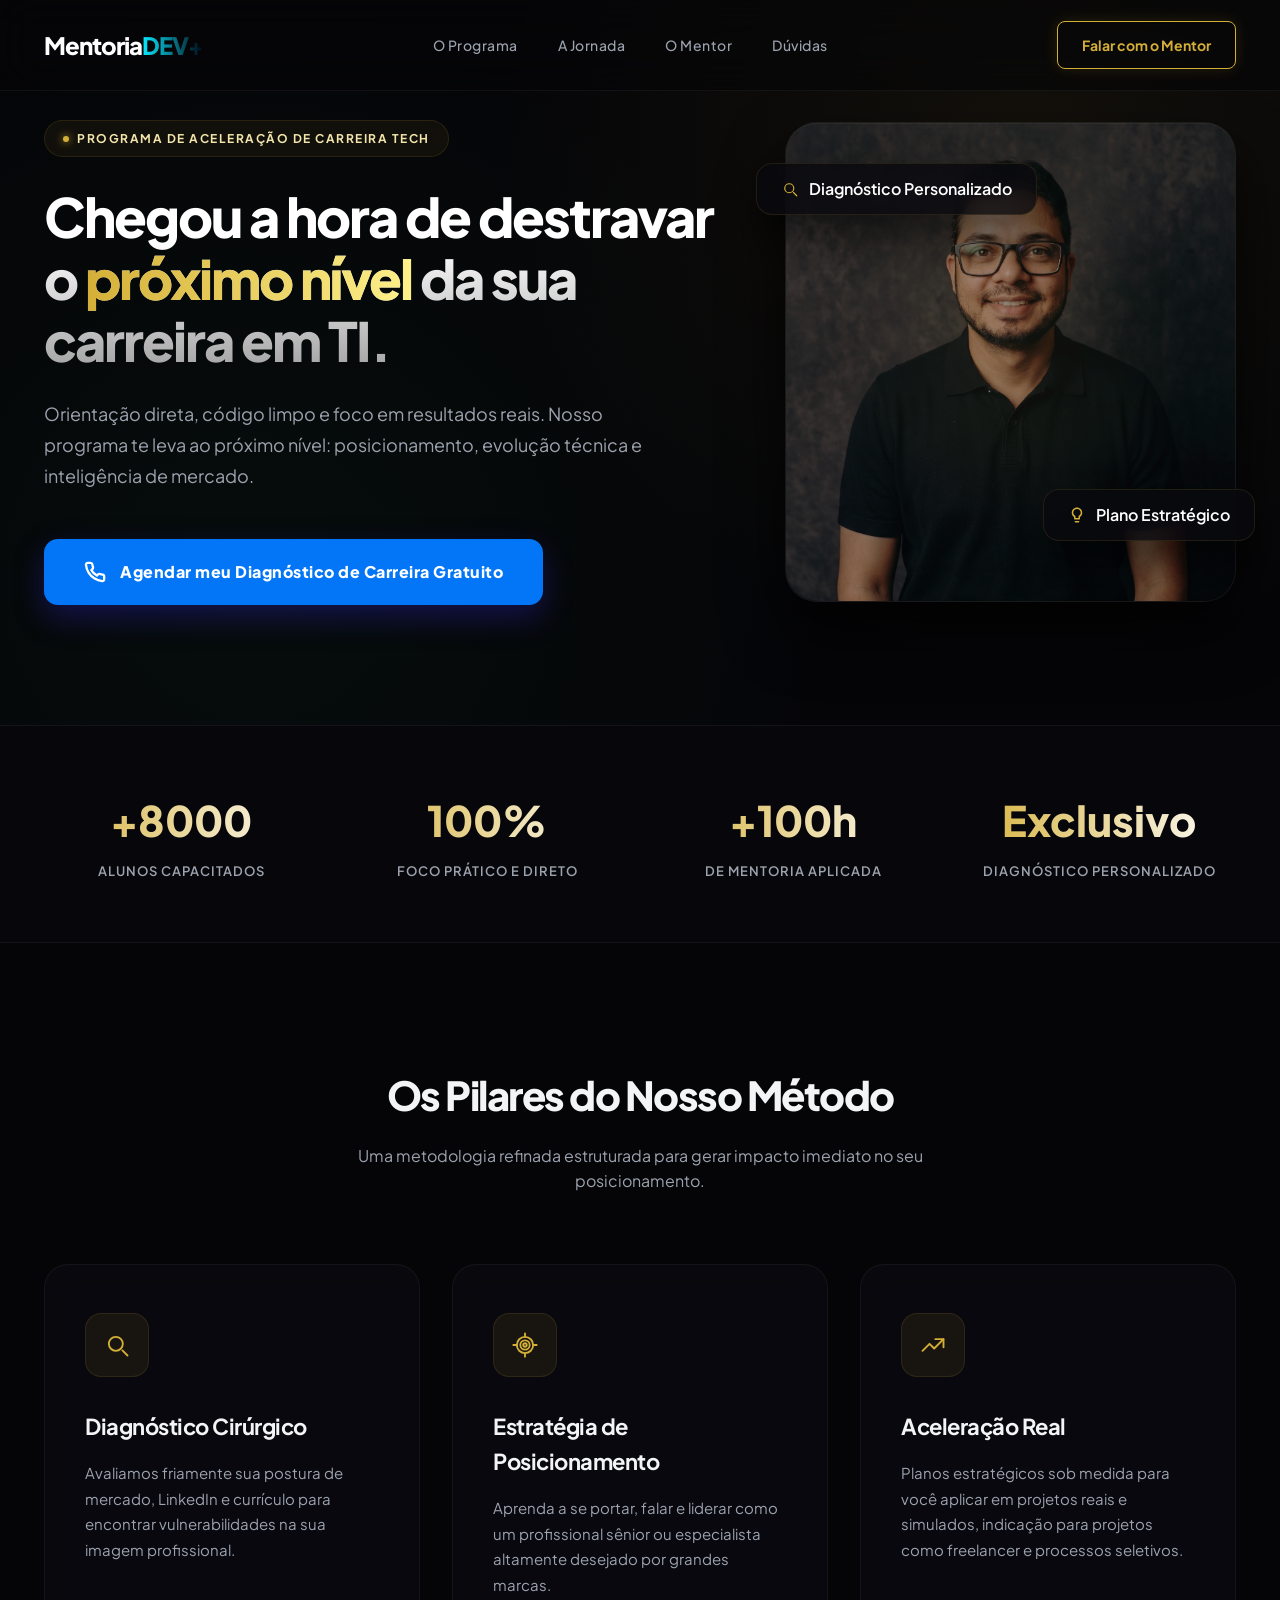
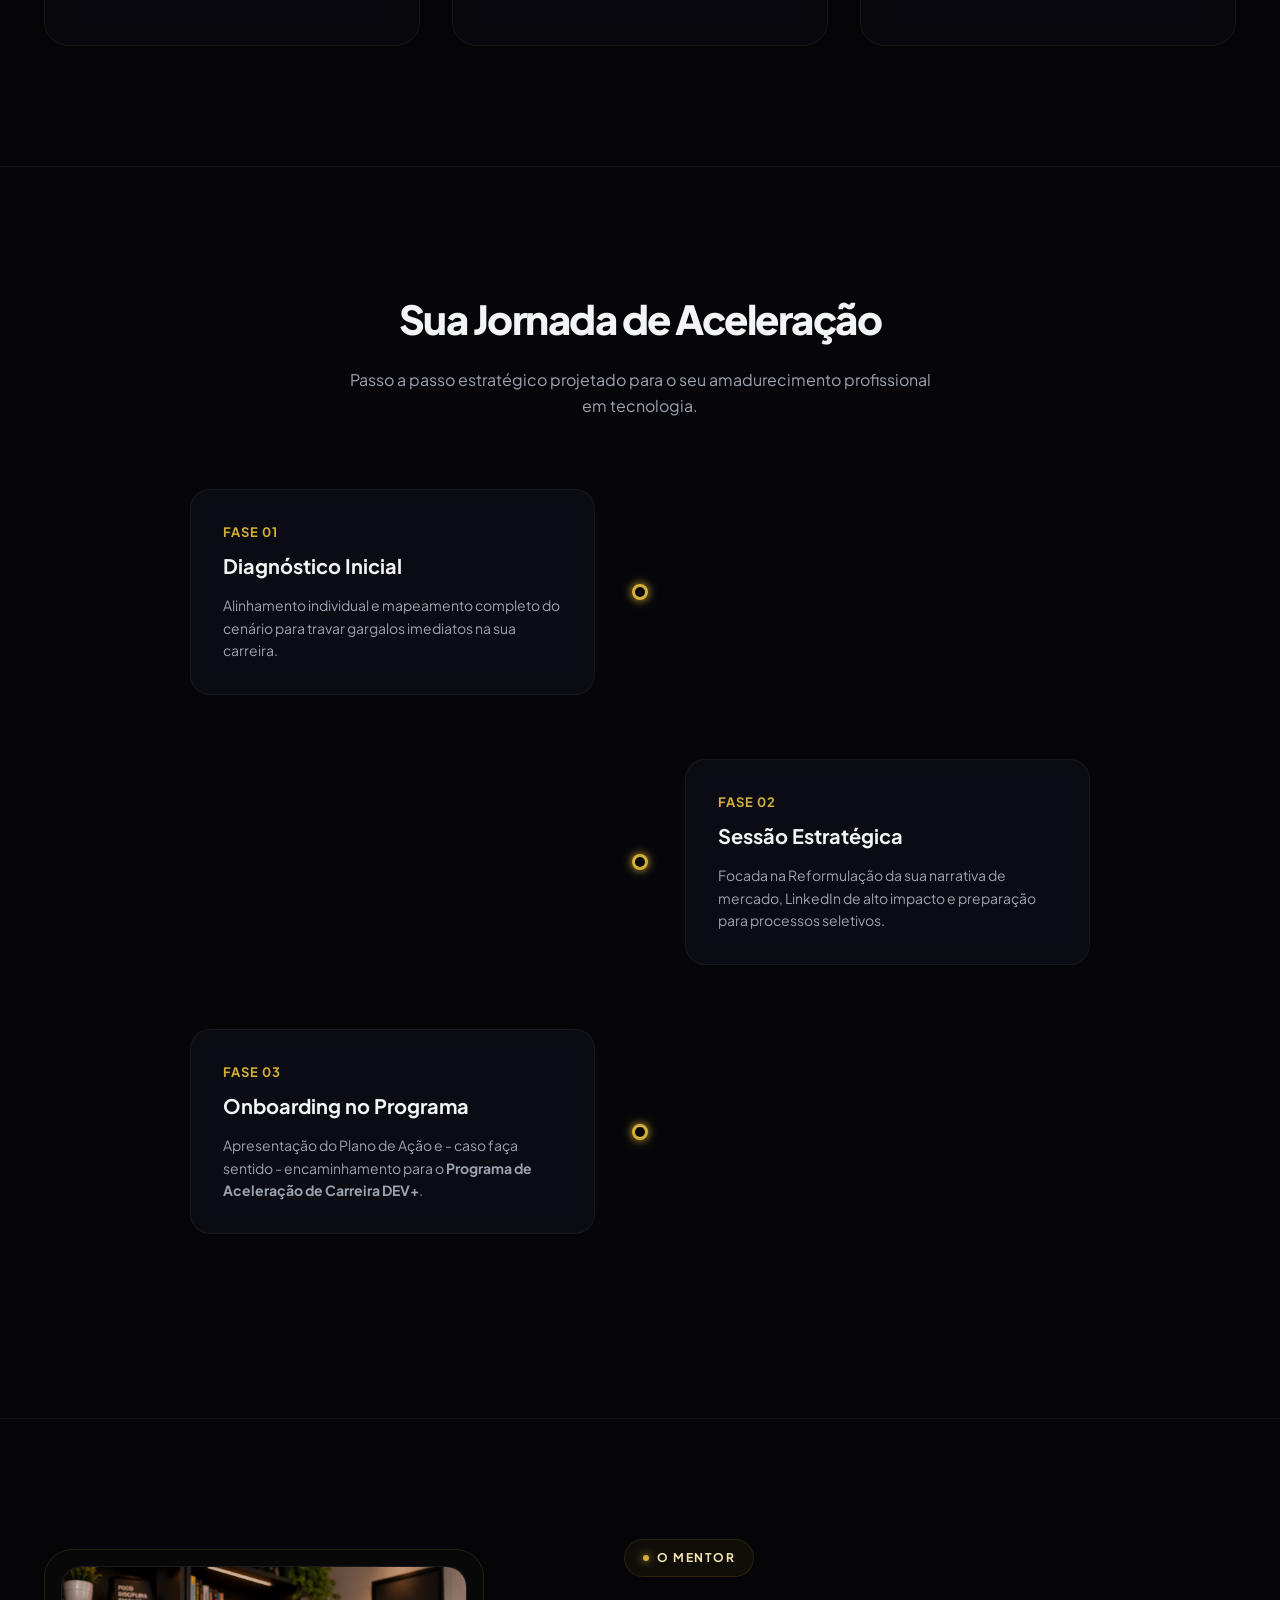
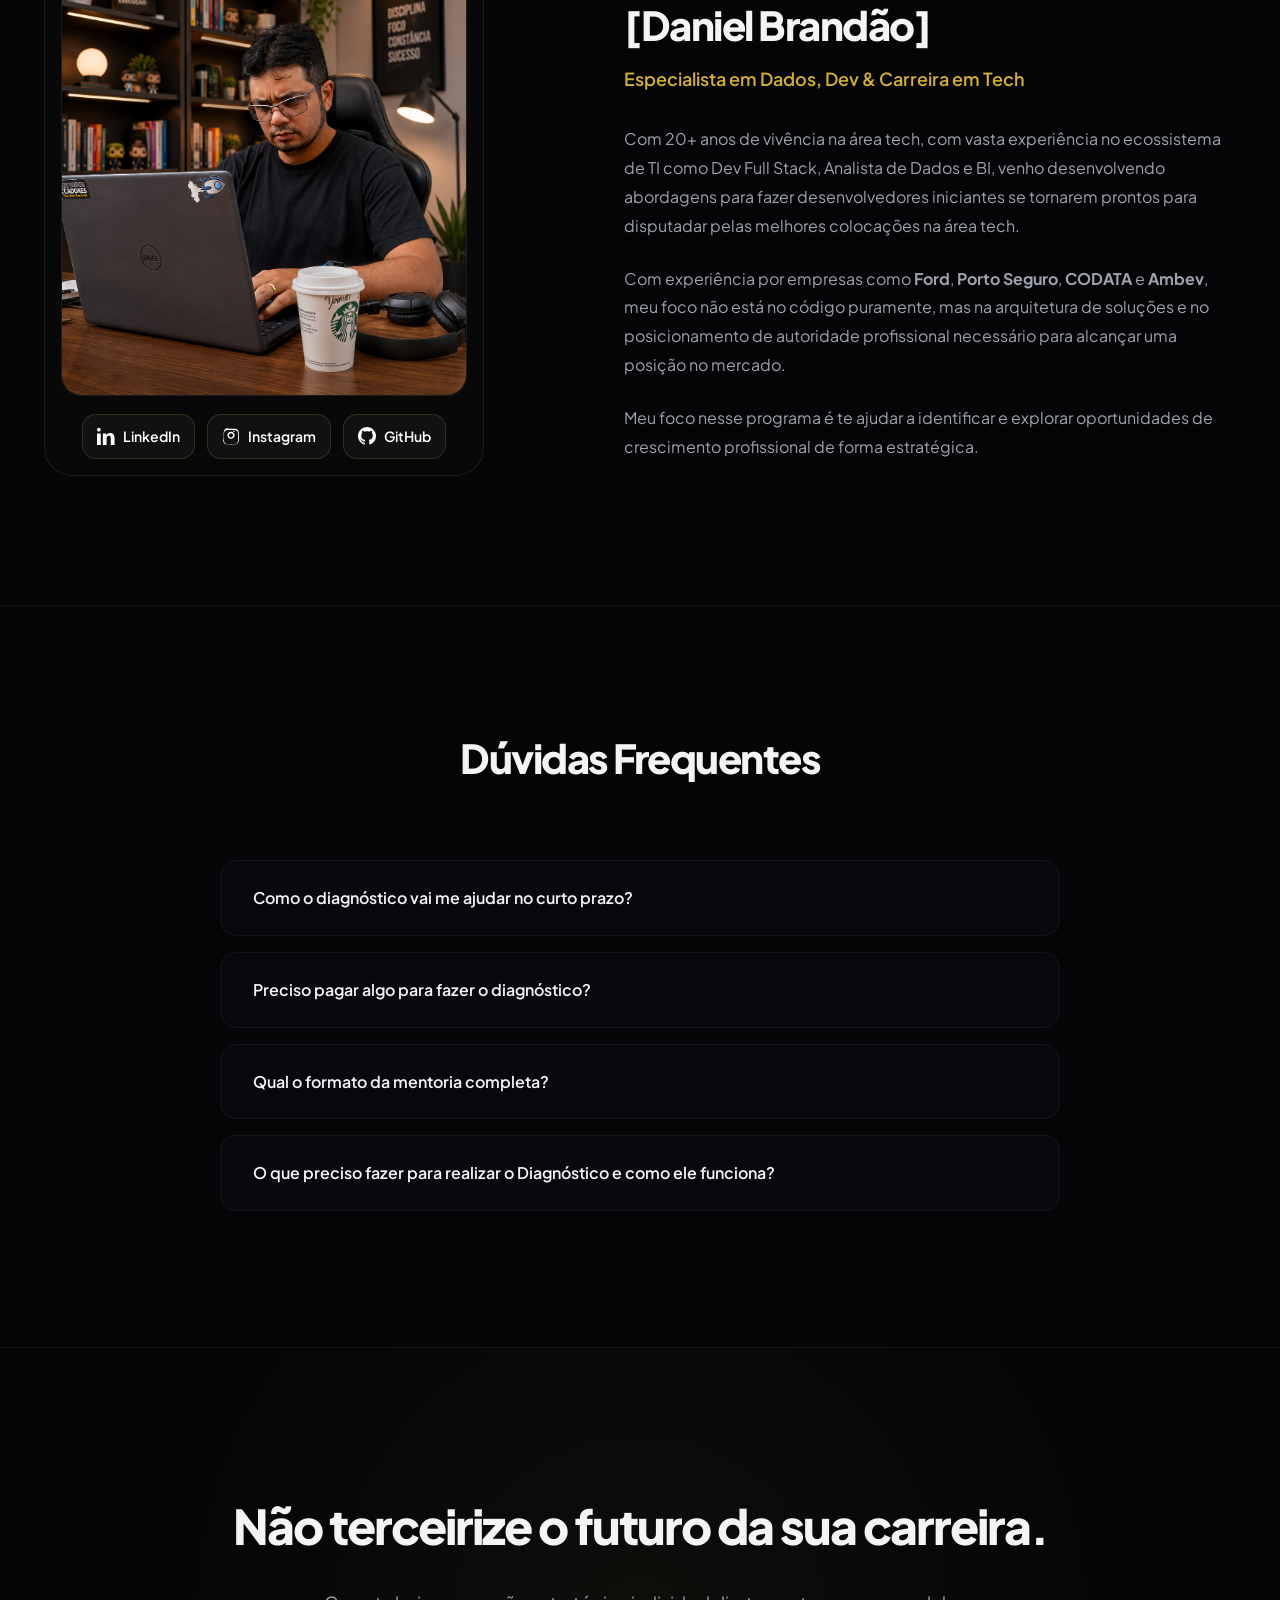
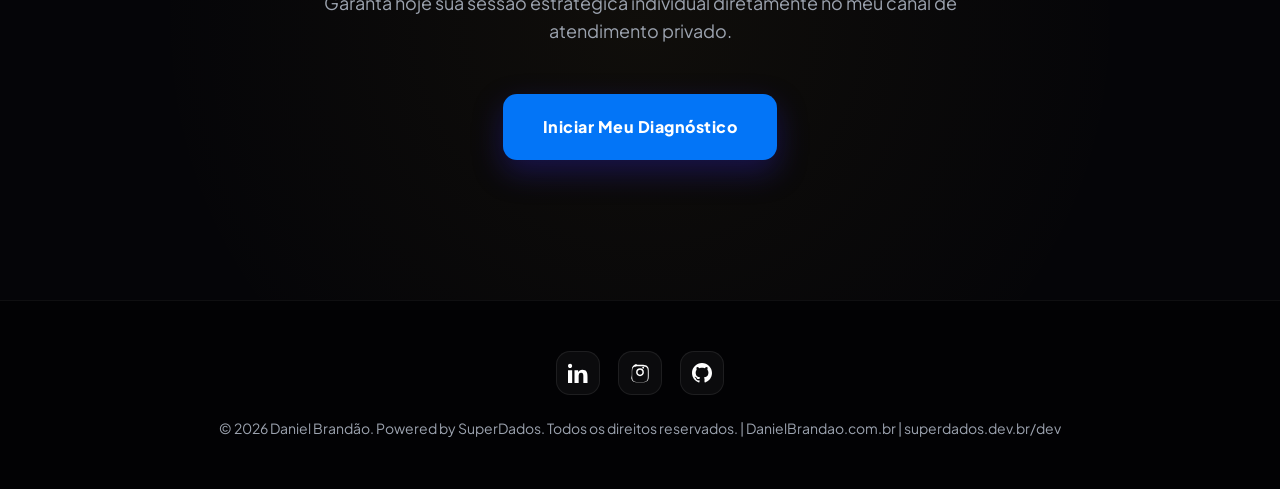
==== commit f2157f1c: "alteração pagina cursos e topo" ====
--- a/mentoria/index.html
+++ b/mentoria/index.html
@@ -10,847 +10,7 @@
     <link href="https://fonts.googleapis.com/css2?family=Plus+Jakarta+Sans:wght@300;400;500;600;700;800&display=swap"
         rel="stylesheet">
 
-    <style>
-        /* 👑 PALETA OBSIDIAN & GOLD PREMIUM */
-        :root {
-            --bg-deep: #050508;
-            /* Fundo preto absoluto/obsidiana */
-            --bg-surface: rgba(15, 15, 23, 0.7);
-            /* Fundo dos cards para glassmorphism */
-            --gold-primary: #d4af37;
-            /* Ouro clássico metálico */
-            --gold-light: #f3e5ab;
-            /* Ouro claro brilhante */
-            --gold-glow: rgba(212, 175, 55, 0.15);
-            --texto-puro: #ffffff;
-            --texto-premium: #f3f4f6;
-            /* Off-white */
-            --texto-dim: #9ca3af;
-            /* Cinza discreto */
-            --borda-premium: rgba(212, 175, 55, 0.12);
-            /* Borda dourada sutil */
-            --borda-glass: rgba(255, 255, 255, 0.05);
-            --fonte-luxo: 'Plus Jakarta Sans', sans-serif;
-            --glow-green: rgba(34, 197, 94, 0.3);
-        }
-
-        * {
-            margin: 0;
-            padding: 0;
-            box-sizing: border-box;
-            scroll-behavior: smooth;
-        }
-
-        body {
-            background-color: var(--bg-deep);
-            color: var(--texto-premium);
-            font-family: var(--fonte-luxo);
-            line-height: 1.6;
-            overflow-x: hidden;
-        }
-
-        a {
-            text-decoration: none;
-            color: inherit;
-        }
-
-        .container {
-            width: 100%;
-            max-width: 1240px;
-            margin: 0 auto;
-            padding: 0 24px;
-        }
-
-        /* 🧭 NAV PREMIUM */
-        header {
-            width: 100%;
-            position: fixed;
-            top: 0;
-            left: 0;
-            background-color: rgba(5, 5, 8, 0.6);
-            backdrop-filter: blur(20px);
-            border-bottom: 1px solid var(--borda-glass);
-            z-index: 1000;
-        }
-
-        header .container {
-            height: 90px;
-            display: flex;
-            justify-content: space-between;
-            align-items: center;
-        }
-
-        .logo {
-            font-size: 24px;
-            font-weight: 800;
-            letter-spacing: -1px;
-            color: var(--texto-puro);
-        }
-
-        .logo span {
-            color: var(--gold-primary);
-            background: linear-gradient(90deg, #08e9ff, #020a1ac2);
-            -webkit-background-clip: text;
-            -webkit-text-fill-color: transparent;
-        }
-
-        nav ul {
-            display: flex;
-            list-style: none;
-            gap: 40px;
-        }
-
-        nav ul a {
-            font-size: 14px;
-            font-weight: 500;
-            color: var(--texto-dim);
-            transition: all 0.3s ease;
-            letter-spacing: 0.5px;
-        }
-
-        nav ul a:hover {
-            color: var(--gold-primary);
-        }
-
-        .btn-nav {
-            border: 1px solid var(--gold-primary);
-            padding: 12px 24px;
-            border-radius: 8px;
-            font-size: 14px;
-            font-weight: 700;
-            color: var(--gold-primary);
-            background: transparent;
-            transition: all 0.3s ease;
-            box-shadow: 0 0 15px var(--gold-glow);
-        }
-
-        .btn-nav:hover {
-            background: linear-gradient(90deg, var(--gold-primary), var(--gold-light));
-            color: var(--bg-deep);
-            box-shadow: 0 0 25px rgba(212, 175, 55, 0.4);
-            transform: translateY(-1px);
-        }
-
-        /* 👑 HERO 2 COLUNAS */
-        .hero {
-            padding-top: 120px;
-            padding-bottom: 120px;
-            background: radial-gradient(circle at 80% 20%, rgba(212, 175, 55, 0.07), transparent 45%),
-                radial-gradient(circle at 20% 80%, rgba(34, 197, 94, 0.04), transparent 50%);
-        }
-
-        .grid-hero {
-            display: grid;
-            grid-template-columns: 1.2fr 0.8fr;
-            gap: 64px;
-            align-items: center;
-        }
-
-        .tag-lux {
-            display: inline-flex;
-            align-items: center;
-            gap: 8px;
-            background: rgba(212, 175, 55, 0.06);
-            color: var(--gold-light);
-            border: 1px solid var(--borda-premium);
-            padding: 8px 18px;
-            border-radius: 100px;
-            font-size: 12px;
-            font-weight: 700;
-            letter-spacing: 1.5px;
-            text-transform: uppercase;
-            margin-bottom: 28px;
-        }
-
-        .tag-lux::before {
-            content: "";
-            width: 6px;
-            height: 6px;
-            background-color: var(--gold-primary);
-            border-radius: 50%;
-            box-shadow: 0 0 8px var(--gold-primary);
-        }
-
-        .hero h1 {
-            font-size: 54px;
-            font-weight: 800;
-            line-height: 1.15;
-            letter-spacing: -2px;
-            margin-bottom: 28px;
-            background: linear-gradient(180deg, #ffffff 30%, #a3a3a3 100%);
-            -webkit-background-clip: text;
-            -webkit-text-fill-color: transparent;
-        }
-
-        .hero h1 span {
-            background: linear-gradient(90deg, var(--gold-primary), #fef08a);
-            -webkit-background-clip: text;
-            -webkit-text-fill-color: transparent;
-        }
-
-        .hero .subtitulo {
-            font-size: 18px;
-            color: var(--texto-dim);
-            margin-bottom: 48px;
-            max-width: 620px;
-            font-weight: 400;
-            line-height: 1.7;
-        }
-
-        /* 🟢 BOTÃO WHATSAPP ALTO IMPACTO */
-        .btn-premium-cta {
-            display: inline-flex;
-            align-items: center;
-            gap: 14px;
-            background: #0375f7;
-            color: #ffffff;
-            padding: 20px 40px;
-            border-radius: 14px;
-            font-size: 16px;
-            font-weight: 800;
-            letter-spacing: 0.5px;
-            box-shadow: 0 12px 30px rgba(50, 34, 197, 0.35);
-            transition: all 0.4s cubic-bezier(0.16, 1, 0.3, 1);
-            position: relative;
-            overflow: hidden;
-        }
-
-        .btn-premium-cta:hover {
-            background: #0bbfec;
-            transform: translateY(-3px);
-            box-shadow: 0 20px 40px rgba(15, 87, 221, 0.5);
-        }
-
-        /* MOCKUP CONTAINER HERO (DIREITA) */
-        .hero-art-container {
-            position: relative;
-            display: flex;
-            justify-content: center;
-            align-items: center;
-        }
-
-        .hero-lux-card {
-            width: 100%;
-            height: 480px;
-            background: linear-gradient(135deg, rgba(255, 255, 255, 0.03) 0%, rgba(255, 255, 255, 0.01) 100%);
-            backdrop-filter: blur(25px);
-            border: 1px solid var(--borda-glass);
-            border-radius: 32px;
-            position: relative;
-            display: flex;
-            align-items: center;
-            justify-content: center;
-            box-shadow: 0 30px 60px rgba(0, 0, 0, 0.8), inset 0 1px 0 rgba(255, 255, 255, 0.1);
-            overflow: visible;
-        }
-
-        .hero-lux-card::after {
-            content: "";
-            position: absolute;
-            width: 80%;
-            height: 80%;
-            background: radial-gradient(circle, var(--gold-glow) 0%, transparent 70%);
-            z-index: -1;
-        }
-
-        .hero-lux-card .hero-image-bg {
-            display: block;
-            width: 100%;
-            height: 100%;
-            background-image: url("../mentoria/img/dan perfil3-1.png");
-            background-size: cover;
-            background-position: center;
-            background-repeat: no-repeat;
-            position: absolute;
-            top: 0;
-            left: 0;
-            z-index: 0;
-            border-radius: 32px;
-            opacity: 0.65;
-        }
-
-        .badge-floating {
-            position: absolute;
-            display: inline-flex;
-            align-items: center;
-            gap: 10px;
-            background: rgba(10, 10, 15, 0.85);
-            border: 1px solid var(--borda-premium);
-            padding: 12px 18px;
-            border-radius: 16px;
-            backdrop-filter: blur(10px);
-            box-shadow: 0 20px 40px rgba(0, 0, 0, 0.5);
-            animation: float 6s ease-in-out infinite;
-            z-index: 2;
-            color: var(--gold-primary);
-            font-weight: 600;
-        }
-
-        .badge-floating .badge-icon {
-            width: 18px;
-            height: 18px;
-            display: block;
-            flex: 0 0 18px;
-            fill: currentColor;
-        }
-
-        .badge-floating .badge-text {
-            color: #fff;
-            font-weight: 600;
-            line-height: 1;
-        }
-
-        .badge-floating {
-            position: absolute;
-            background: rgba(10, 10, 15, 0.85);
-            border: 1px solid var(--borda-premium);
-            padding: 16px 24px;
-            border-radius: 16px;
-            backdrop-filter: blur(10px);
-            box-shadow: 0 20px 40px rgba(0, 0, 0, 0.5);
-            animation: float 6s ease-in-out infinite;
-        }
-
-        .badge-1 {
-            top: 40px;
-            left: -30px;
-            animation-delay: 0s;
-        }
-
-        .badge-2 {
-            bottom: 60px;
-            right: -20px;
-            animation-delay: 3s;
-        }
-
-        @keyframes float {
-
-            0%,
-            100% {
-                transform: translateY(0);
-            }
-
-            50% {
-                transform: translateY(-12px);
-            }
-        }
-
-        /* 📈 SEÇÃO ESTATÍSTICAS */
-        .stats-bar {
-            padding: 60px 0;
-            background: rgba(10, 10, 15, 0.5);
-            border-top: 1px solid var(--borda-glass);
-            border-bottom: 1px solid var(--borda-glass);
-        }
-
-        .grid-stats {
-            display: grid;
-            grid-template-columns: repeat(4, 1fr);
-            gap: 32px;
-            text-align: center;
-        }
-
-        .stat-item h2 {
-            font-size: 42px;
-            font-weight: 800;
-            background: linear-gradient(90deg, var(--gold-primary), #ffffff);
-            -webkit-background-clip: text;
-            -webkit-text-fill-color: transparent;
-            margin-bottom: 8px;
-        }
-
-        .stat-item p {
-            font-size: 13px;
-            color: var(--texto-dim);
-            text-transform: uppercase;
-            letter-spacing: 1px;
-            font-weight: 600;
-        }
-
-        /* 🃏 GLASSMORPHISM CARDS (PILARES) */
-        .pilares-v2 {
-            padding: 120px 0;
-        }
-
-        .section-title-lux {
-            text-align: center;
-            margin-bottom: 70px;
-        }
-
-        .section-title-lux h2 {
-            font-size: 40px;
-            font-weight: 800;
-            letter-spacing: -1.5px;
-            margin-bottom: 16px;
-        }
-
-        .section-title-lux p {
-            color: var(--texto-dim);
-            font-size: 16px;
-            max-width: 600px;
-            margin: 0 auto;
-        }
-
-        .grid-glass {
-            display: grid;
-            grid-template-columns: repeat(3, 1fr);
-            gap: 32px;
-        }
-
-        .glass-card {
-            background: rgba(15, 15, 23, 0.45);
-            backdrop-filter: blur(15px);
-            border: 1px solid var(--borda-glass);
-            padding: 48px 40px;
-            border-radius: 24px;
-            transition: all 0.4s cubic-bezier(0.16, 1, 0.3, 1);
-            position: relative;
-        }
-
-        .glass-card::before {
-            content: "";
-            position: absolute;
-            top: 0;
-            left: 0;
-            width: 100%;
-            height: 100%;
-            border-radius: 24px;
-            background: linear-gradient(135deg, rgba(212, 175, 55, 0.08), transparent);
-            opacity: 0;
-            transition: opacity 0.4s ease;
-            z-index: -1;
-        }
-
-        .glass-card:hover {
-            transform: translateY(-8px);
-            border-color: rgba(212, 175, 55, 0.3);
-            box-shadow: 0 30px 60px rgba(0, 0, 0, 0.6);
-        }
-
-        .glass-card:hover::before {
-            opacity: 1;
-        }
-
-        .glass-card .icon-wrap {
-            width: 64px;
-            height: 64px;
-            background: rgba(212, 175, 55, 0.08);
-            border: 1px solid var(--borda-premium);
-            border-radius: 16px;
-            display: flex;
-            align-items: center;
-            justify-content: center;
-            font-size: 26px;
-            margin-bottom: 32px;
-            color: var(--gold-primary);
-        }
-
-        .glass-card .icon-wrap svg {
-            width: 28px;
-            height: 28px;
-            display: block;
-            stroke: currentColor;
-            fill: none;
-            stroke-width: 1.6;
-            stroke-linecap: round;
-            stroke-linejoin: round;
-        }
-
-        .glass-card h3 {
-            font-size: 22px;
-            font-weight: 700;
-            margin-bottom: 16px;
-            letter-spacing: -0.5px;
-        }
-
-        .glass-card p {
-            font-size: 15px;
-            color: var(--texto-dim);
-            line-height: 1.7;
-        }
-
-        /* ⏳ TIMELINE DA MENTORIA */
-        .timeline-section {
-            padding: 120px 0;
-            background: rgba(10, 10, 15, 0.3);
-            border-top: 1px solid var(--borda-glass);
-        }
-
-        .timeline-container {
-            max-width: 900px;
-            margin: 0 auto;
-            position: relative;
-        }
-
-        .timeline-container::before {
-            content: "";
-            position: absolute;
-            left: 50%;
-            top: 0;
-            width: 2px;
-            height: 100%;
-            background: linear-gradient(to bottom, var(--gold-premium), transparent);
-            transform: translateX(-50%);
-        }
-
-        .timeline-item {
-            display: flex;
-            justify-content: space-between;
-            align-items: center;
-            width: 100%;
-            margin-bottom: 64px;
-            position: relative;
-        }
-
-        .timeline-item:nth-child(even) {
-            flex-direction: row-reverse;
-        }
-
-        .timeline-dot {
-            width: 16px;
-            height: 16px;
-            background: var(--bg-deep);
-            border: 3px solid var(--gold-primary);
-            border-radius: 50%;
-            position: absolute;
-            left: 50%;
-            transform: translateX(-50%);
-            z-index: 10;
-            box-shadow: 0 0 10px var(--gold-primary);
-        }
-
-        .timeline-content {
-            width: 45%;
-            background: var(--bg-surface);
-            border: 1px solid var(--borda-glass);
-            padding: 32px;
-            border-radius: 20px;
-            backdrop-filter: blur(10px);
-        }
-
-        .timeline-content h4 {
-            color: var(--gold-primary);
-            font-size: 13px;
-            font-weight: 700;
-            text-transform: uppercase;
-            letter-spacing: 1px;
-            margin-bottom: 8px;
-        }
-
-        .timeline-content h3 {
-            font-size: 20px;
-            font-weight: 700;
-            margin-bottom: 12px;
-        }
-
-        .timeline-content p {
-            font-size: 14px;
-            color: var(--texto-dim);
-        }
-
-        /* 👨‍🏫 SEÇÃO MENTOR DE LUXO */
-        .mentor-v2 {
-            padding: 120px 0;
-            border-top: 1px solid var(--borda-glass);
-        }
-
-        .mentor-grid {
-            display: grid;
-            grid-template-columns: 0.9fr 1.1fr;
-            gap: 80px;
-            align-items: center;
-        }
-
-        .mentor-frame {
-            position: relative;
-            border: 1px solid var(--borda-premium);
-            border-radius: 28px;
-            padding: 16px;
-            background: rgba(212, 175, 55, 0.02);
-            max-width: 440px;
-        }
-
-        .mentor-placeholder {
-            width: 100%;
-            height: 430px;
-            background: #0e0e13;
-            border-radius: 20px;
-            display: flex;
-            align-items: center;
-            justify-content: center;
-            color: var(--texto-dim);
-            font-weight: 500;
-            font-size: 15px;
-            border: 1px solid var(--borda-glass);
-        }
-
-        .mentor-info h2 {
-            font-size: 40px;
-            font-weight: 800;
-            letter-spacing: -1.5px;
-            margin-bottom: 8px;
-        }
-
-        .mentor-info h3 {
-            font-size: 18px;
-            color: var(--gold-primary);
-            font-weight: 600;
-            margin-bottom: 32px;
-        }
-
-        .mentor-info p {
-            font-size: 16px;
-            color: var(--texto-dim);
-            margin-bottom: 24px;
-            line-height: 1.8;
-        }
-
-        .mentor-socials,
-        .profile-socials {
-            display: flex;
-            flex-wrap: wrap;
-            gap: 12px;
-            margin-top: 18px;
-        }
-
-        .profile-socials {
-            justify-content: center;
-        }
-
-        .mentor-socials a,
-        .profile-socials a {
-            display: inline-flex;
-            align-items: center;
-            gap: 8px;
-            padding: 10px 14px;
-            border-radius: 14px;
-            border: 1px solid rgba(212, 175, 55, 0.18);
-            background: rgba(255, 255, 255, 0.04);
-            color: var(--texto-puro);
-            font-size: 14px;
-            font-weight: 600;
-            transition: all 0.25s ease;
-        }
-
-        .mentor-socials a:hover,
-        .profile-socials a:hover {
-            border-color: var(--gold-primary);
-            background: rgba(212, 175, 55, 0.12);
-            transform: translateY(-1px);
-        }
-
-        .mentor-socials svg,
-        .profile-socials svg {
-            width: 18px;
-            height: 18px;
-            fill: currentColor;
-        }
-
-        /* ❓ FAQ MODERNO ACCORDION */
-        .faq-v2 {
-            padding: 120px 0;
-            border-top: 1px solid var(--borda-glass);
-        }
-
-        .faq-wrapper {
-            max-width: 840px;
-            margin: 0 auto;
-        }
-
-        .faq-item {
-            background: rgba(15, 15, 23, 0.4);
-            border: 1px solid var(--borda-glass);
-            border-radius: 16px;
-            margin-bottom: 16px;
-            overflow: hidden;
-            transition: all 0.3s ease;
-        }
-
-        .faq-item[open] {
-            border-color: var(--borda-premium);
-            background: rgba(15, 15, 23, 0.7);
-        }
-
-        .faq-trigger {
-            padding: 24px 32px;
-            font-size: 16px;
-            font-weight: 600;
-            cursor: pointer;
-            list-style: none;
-            display: flex;
-            justify-content: space-between;
-            align-items: center;
-        }
-
-        .faq-trigger::after {
-            content: "↓";
-            font-size: 16px;
-            color: var(--gold-primary);
-            transition: transform 0.3s ease;
-        }
-
-        .faq-item[open] .faq-trigger::after {
-            transform: rotate(-180deg);
-        }
-
-        .faq-content {
-            padding: 0 32px 24px 32px;
-            color: var(--texto-dim);
-            font-size: 15px;
-            line-height: 1.7;
-        }
-
-        /* 🏁 CTA FINAL DE ALTO IMPACTO */
-        .cta-final-v2 {
-            padding: 140px 0;
-            background: radial-gradient(circle at center, rgba(212, 175, 55, 0.05) 0%, transparent 70%);
-            border-top: 1px solid var(--borda-glass);
-            text-align: center;
-            position: relative;
-        }
-
-        .cta-final-v2 h2 {
-            font-size: 48px;
-            font-weight: 800;
-            letter-spacing: -2px;
-            margin-bottom: 24px;
-        }
-
-        .cta-final-v2 p {
-            font-size: 18px;
-            color: var(--texto-dim);
-            max-width: 640px;
-            margin: 0 auto 48px auto;
-        }
-
-        .footer-socials {
-            display: inline-flex;
-            align-items: center;
-            justify-content: center;
-            gap: 18px;
-            margin-bottom: 22px;
-            flex-wrap: wrap;
-        }
-
-        .footer-socials a {
-            display: inline-flex;
-            align-items: center;
-            justify-content: center;
-            width: 44px;
-            height: 44px;
-            border-radius: 14px;
-            border: 1px solid rgba(255, 255, 255, 0.08);
-            background: rgba(255, 255, 255, 0.04);
-            color: var(--texto-puro);
-            transition: transform 0.25s ease, background 0.25s ease, border-color 0.25s ease;
-        }
-
-        .footer-socials a:hover {
-            border-color: var(--gold-primary);
-            background: rgba(212, 175, 55, 0.14);
-            transform: translateY(-2px);
-        }
-
-        .footer-socials svg {
-            width: 20px;
-            height: 20px;
-            fill: currentColor;
-        }
-
-        /* FOOTER */
-        footer {
-            padding: 50px 0;
-            border-top: 1px solid var(--borda-glass);
-            text-align: center;
-            font-size: 14px;
-            color: var(--texto-dim);
-            background: #020204;
-        }
-
-        /* 📱 RESPONSIVIDADE COMPLETA */
-        @media (max-width: 1024px) {
-            .grid-hero {
-                grid-template-columns: 1fr;
-                gap: 56px;
-                text-align: center;
-            }
-
-            .hero h1 {
-                font-size: 42px;
-            }
-
-            .hero .subtitulo {
-                margin: 0 auto 40px auto;
-            }
-
-            .hero-lux-card {
-                height: 400px;
-            }
-
-            .grid-glass {
-                grid-template-columns: 1fr 1fr;
-            }
-
-            .mentor-grid {
-                grid-template-columns: 1fr;
-                gap: 56px;
-            }
-
-            .grid-stats {
-                grid-template-columns: 1fr 1fr;
-                gap: 24px;
-            }
-
-            .timeline-container::before {
-                left: 24px;
-            }
-
-            .timeline-item {
-                flex-direction: row !important;
-                margin-bottom: 40px;
-            }
-
-            .timeline-dot {
-                left: 24px;
-            }
-
-            .timeline-content {
-                width: calc(100% - 60px);
-                margin-left: auto;
-            }
-        }
-
-        @media (max-width: 640px) {
-            .hero h1 {
-                font-size: 34px;
-            }
-
-            .grid-glass {
-                grid-template-columns: 1fr;
-            }
-
-            .grid-stats {
-                grid-template-columns: 1fr;
-            }
-
-            .cta-final-v2 h2 {
-                font-size: 32px;
-            }
-
-            .faq-trigger {
-                padding: 20px;
-                font-size: 15px;
-            }
-
-            .faq-content {
-                padding: 0 20px 20px 20px;
-            }
-
-            nav {
-                display: none;
-            }
-        }
-    </style>
+    <link rel="stylesheet" href="css/landing.css">
 </head>
 
 <body>
@@ -1134,4 +294,4 @@
 
 </body>
 
-</html>+</html>
--- a/mentoria/css/landing.css
+++ b/mentoria/css/landing.css
@@ -0,0 +1,839 @@
+        /* �Y'' PALETA OBSIDIAN & GOLD PREMIUM */
+        :root {
+            --bg-deep: #050508;
+            /* Fundo preto absoluto/obsidiana */
+            --bg-surface: rgba(15, 15, 23, 0.7);
+            /* Fundo dos cards para glassmorphism */
+            --gold-primary: #d4af37;
+            /* Ouro clássico metálico */
+            --gold-light: #f3e5ab;
+            /* Ouro claro brilhante */
+            --gold-glow: rgba(212, 175, 55, 0.15);
+            --texto-puro: #ffffff;
+            --texto-premium: #f3f4f6;
+            /* Off-white */
+            --texto-dim: #9ca3af;
+            /* Cinza discreto */
+            --borda-premium: rgba(212, 175, 55, 0.12);
+            /* Borda dourada sutil */
+            --borda-glass: rgba(255, 255, 255, 0.05);
+            --fonte-luxo: 'Plus Jakarta Sans', sans-serif;
+            --glow-green: rgba(34, 197, 94, 0.3);
+        }
+
+        * {
+            margin: 0;
+            padding: 0;
+            box-sizing: border-box;
+            scroll-behavior: smooth;
+        }
+
+        body {
+            background-color: var(--bg-deep);
+            color: var(--texto-premium);
+            font-family: var(--fonte-luxo);
+            line-height: 1.6;
+            overflow-x: hidden;
+        }
+
+        a {
+            text-decoration: none;
+            color: inherit;
+        }
+
+        .container {
+            width: 100%;
+            max-width: 1240px;
+            margin: 0 auto;
+            padding: 0 24px;
+        }
+
+        /* �Y�� NAV PREMIUM */
+        header {
+            width: 100%;
+            position: fixed;
+            top: 0;
+            left: 0;
+            background-color: rgba(5, 5, 8, 0.6);
+            backdrop-filter: blur(20px);
+            border-bottom: 1px solid var(--borda-glass);
+            z-index: 1000;
+        }
+
+        header .container {
+            height: 90px;
+            display: flex;
+            justify-content: space-between;
+            align-items: center;
+        }
+
+        .logo {
+            font-size: 24px;
+            font-weight: 800;
+            letter-spacing: -1px;
+            color: var(--texto-puro);
+        }
+
+        .logo span {
+            color: var(--gold-primary);
+            background: linear-gradient(90deg, #08e9ff, #020a1ac2);
+            -webkit-background-clip: text;
+            -webkit-text-fill-color: transparent;
+        }
+
+        nav ul {
+            display: flex;
+            list-style: none;
+            gap: 40px;
+        }
+
+        nav ul a {
+            font-size: 14px;
+            font-weight: 500;
+            color: var(--texto-dim);
+            transition: all 0.3s ease;
+            letter-spacing: 0.5px;
+        }
+
+        nav ul a:hover {
+            color: var(--gold-primary);
+        }
+
+        .btn-nav {
+            border: 1px solid var(--gold-primary);
+            padding: 12px 24px;
+            border-radius: 8px;
+            font-size: 14px;
+            font-weight: 700;
+            color: var(--gold-primary);
+            background: transparent;
+            transition: all 0.3s ease;
+            box-shadow: 0 0 15px var(--gold-glow);
+        }
+
+        .btn-nav:hover {
+            background: linear-gradient(90deg, var(--gold-primary), var(--gold-light));
+            color: var(--bg-deep);
+            box-shadow: 0 0 25px rgba(212, 175, 55, 0.4);
+            transform: translateY(-1px);
+        }
+
+        /* �Y'' HERO 2 COLUNAS */
+        .hero {
+            padding-top: 120px;
+            padding-bottom: 120px;
+            background: radial-gradient(circle at 80% 20%, rgba(212, 175, 55, 0.07), transparent 45%),
+                radial-gradient(circle at 20% 80%, rgba(34, 197, 94, 0.04), transparent 50%);
+        }
+
+        .grid-hero {
+            display: grid;
+            grid-template-columns: 1.2fr 0.8fr;
+            gap: 64px;
+            align-items: center;
+        }
+
+        .tag-lux {
+            display: inline-flex;
+            align-items: center;
+            gap: 8px;
+            background: rgba(212, 175, 55, 0.06);
+            color: var(--gold-light);
+            border: 1px solid var(--borda-premium);
+            padding: 8px 18px;
+            border-radius: 100px;
+            font-size: 12px;
+            font-weight: 700;
+            letter-spacing: 1.5px;
+            text-transform: uppercase;
+            margin-bottom: 28px;
+        }
+
+        .tag-lux::before {
+            content: "";
+            width: 6px;
+            height: 6px;
+            background-color: var(--gold-primary);
+            border-radius: 50%;
+            box-shadow: 0 0 8px var(--gold-primary);
+        }
+
+        .hero h1 {
+            font-size: 54px;
+            font-weight: 800;
+            line-height: 1.15;
+            letter-spacing: -2px;
+            margin-bottom: 28px;
+            background: linear-gradient(180deg, #ffffff 30%, #a3a3a3 100%);
+            -webkit-background-clip: text;
+            -webkit-text-fill-color: transparent;
+        }
+
+        .hero h1 span {
+            background: linear-gradient(90deg, var(--gold-primary), #fef08a);
+            -webkit-background-clip: text;
+            -webkit-text-fill-color: transparent;
+        }
+
+        .hero .subtitulo {
+            font-size: 18px;
+            color: var(--texto-dim);
+            margin-bottom: 48px;
+            max-width: 620px;
+            font-weight: 400;
+            line-height: 1.7;
+        }
+
+        /* �YY� BOT�fO WHATSAPP ALTO IMPACTO */
+        .btn-premium-cta {
+            display: inline-flex;
+            align-items: center;
+            gap: 14px;
+            background: #0375f7;
+            color: #ffffff;
+            padding: 20px 40px;
+            border-radius: 14px;
+            font-size: 16px;
+            font-weight: 800;
+            letter-spacing: 0.5px;
+            box-shadow: 0 12px 30px rgba(50, 34, 197, 0.35);
+            transition: all 0.4s cubic-bezier(0.16, 1, 0.3, 1);
+            position: relative;
+            overflow: hidden;
+        }
+
+        .btn-premium-cta:hover {
+            background: #0bbfec;
+            transform: translateY(-3px);
+            box-shadow: 0 20px 40px rgba(15, 87, 221, 0.5);
+        }
+
+        /* MOCKUP CONTAINER HERO (DIREITA) */
+        .hero-art-container {
+            position: relative;
+            display: flex;
+            justify-content: center;
+            align-items: center;
+        }
+
+        .hero-lux-card {
+            width: 100%;
+            height: 480px;
+            background: linear-gradient(135deg, rgba(255, 255, 255, 0.03) 0%, rgba(255, 255, 255, 0.01) 100%);
+            backdrop-filter: blur(25px);
+            border: 1px solid var(--borda-glass);
+            border-radius: 32px;
+            position: relative;
+            display: flex;
+            align-items: center;
+            justify-content: center;
+            box-shadow: 0 30px 60px rgba(0, 0, 0, 0.8), inset 0 1px 0 rgba(255, 255, 255, 0.1);
+            overflow: visible;
+        }
+
+        .hero-lux-card::after {
+            content: "";
+            position: absolute;
+            width: 80%;
+            height: 80%;
+            background: radial-gradient(circle, var(--gold-glow) 0%, transparent 70%);
+            z-index: -1;
+        }
+
+        .hero-lux-card .hero-image-bg {
+            display: block;
+            width: 100%;
+            height: 100%;
+            background-image: url("../img/dan perfil3-1.png");
+            background-size: cover;
+            background-position: center;
+            background-repeat: no-repeat;
+            position: absolute;
+            top: 0;
+            left: 0;
+            z-index: 0;
+            border-radius: 32px;
+            opacity: 0.65;
+        }
+
+        .badge-floating {
+            position: absolute;
+            display: inline-flex;
+            align-items: center;
+            gap: 10px;
+            background: rgba(10, 10, 15, 0.85);
+            border: 1px solid var(--borda-premium);
+            padding: 12px 18px;
+            border-radius: 16px;
+            backdrop-filter: blur(10px);
+            box-shadow: 0 20px 40px rgba(0, 0, 0, 0.5);
+            animation: float 6s ease-in-out infinite;
+            z-index: 2;
+            color: var(--gold-primary);
+            font-weight: 600;
+        }
+
+        .badge-floating .badge-icon {
+            width: 18px;
+            height: 18px;
+            display: block;
+            flex: 0 0 18px;
+            fill: currentColor;
+        }
+
+        .badge-floating .badge-text {
+            color: #fff;
+            font-weight: 600;
+            line-height: 1;
+        }
+
+        .badge-floating {
+            position: absolute;
+            background: rgba(10, 10, 15, 0.85);
+            border: 1px solid var(--borda-premium);
+            padding: 16px 24px;
+            border-radius: 16px;
+            backdrop-filter: blur(10px);
+            box-shadow: 0 20px 40px rgba(0, 0, 0, 0.5);
+            animation: float 6s ease-in-out infinite;
+        }
+
+        .badge-1 {
+            top: 40px;
+            left: -30px;
+            animation-delay: 0s;
+        }
+
+        .badge-2 {
+            bottom: 60px;
+            right: -20px;
+            animation-delay: 3s;
+        }
+
+        @keyframes float {
+
+            0%,
+            100% {
+                transform: translateY(0);
+            }
+
+            50% {
+                transform: translateY(-12px);
+            }
+        }
+
+        /* �Y"^ SE�?�fO ESTATÍSTICAS */
+        .stats-bar {
+            padding: 60px 0;
+            background: rgba(10, 10, 15, 0.5);
+            border-top: 1px solid var(--borda-glass);
+            border-bottom: 1px solid var(--borda-glass);
+        }
+
+        .grid-stats {
+            display: grid;
+            grid-template-columns: repeat(4, 1fr);
+            gap: 32px;
+            text-align: center;
+        }
+
+        .stat-item h2 {
+            font-size: 42px;
+            font-weight: 800;
+            background: linear-gradient(90deg, var(--gold-primary), #ffffff);
+            -webkit-background-clip: text;
+            -webkit-text-fill-color: transparent;
+            margin-bottom: 8px;
+        }
+
+        .stat-item p {
+            font-size: 13px;
+            color: var(--texto-dim);
+            text-transform: uppercase;
+            letter-spacing: 1px;
+            font-weight: 600;
+        }
+
+        /* �Yf� GLASSMORPHISM CARDS (PILARES) */
+        .pilares-v2 {
+            padding: 120px 0;
+        }
+
+        .section-title-lux {
+            text-align: center;
+            margin-bottom: 70px;
+        }
+
+        .section-title-lux h2 {
+            font-size: 40px;
+            font-weight: 800;
+            letter-spacing: -1.5px;
+            margin-bottom: 16px;
+        }
+
+        .section-title-lux p {
+            color: var(--texto-dim);
+            font-size: 16px;
+            max-width: 600px;
+            margin: 0 auto;
+        }
+
+        .grid-glass {
+            display: grid;
+            grid-template-columns: repeat(3, 1fr);
+            gap: 32px;
+        }
+
+        .glass-card {
+            background: rgba(15, 15, 23, 0.45);
+            backdrop-filter: blur(15px);
+            border: 1px solid var(--borda-glass);
+            padding: 48px 40px;
+            border-radius: 24px;
+            transition: all 0.4s cubic-bezier(0.16, 1, 0.3, 1);
+            position: relative;
+        }
+
+        .glass-card::before {
+            content: "";
+            position: absolute;
+            top: 0;
+            left: 0;
+            width: 100%;
+            height: 100%;
+            border-radius: 24px;
+            background: linear-gradient(135deg, rgba(212, 175, 55, 0.08), transparent);
+            opacity: 0;
+            transition: opacity 0.4s ease;
+            z-index: -1;
+        }
+
+        .glass-card:hover {
+            transform: translateY(-8px);
+            border-color: rgba(212, 175, 55, 0.3);
+            box-shadow: 0 30px 60px rgba(0, 0, 0, 0.6);
+        }
+
+        .glass-card:hover::before {
+            opacity: 1;
+        }
+
+        .glass-card .icon-wrap {
+            width: 64px;
+            height: 64px;
+            background: rgba(212, 175, 55, 0.08);
+            border: 1px solid var(--borda-premium);
+            border-radius: 16px;
+            display: flex;
+            align-items: center;
+            justify-content: center;
+            font-size: 26px;
+            margin-bottom: 32px;
+            color: var(--gold-primary);
+        }
+
+        .glass-card .icon-wrap svg {
+            width: 28px;
+            height: 28px;
+            display: block;
+            stroke: currentColor;
+            fill: none;
+            stroke-width: 1.6;
+            stroke-linecap: round;
+            stroke-linejoin: round;
+        }
+
+        .glass-card h3 {
+            font-size: 22px;
+            font-weight: 700;
+            margin-bottom: 16px;
+            letter-spacing: -0.5px;
+        }
+
+        .glass-card p {
+            font-size: 15px;
+            color: var(--texto-dim);
+            line-height: 1.7;
+        }
+
+        /* ⏳ TIMELINE DA MENTORIA */
+        .timeline-section {
+            padding: 120px 0;
+            background: rgba(10, 10, 15, 0.3);
+            border-top: 1px solid var(--borda-glass);
+        }
+
+        .timeline-container {
+            max-width: 900px;
+            margin: 0 auto;
+            position: relative;
+        }
+
+        .timeline-container::before {
+            content: "";
+            position: absolute;
+            left: 50%;
+            top: 0;
+            width: 2px;
+            height: 100%;
+            background: linear-gradient(to bottom, var(--gold-premium), transparent);
+            transform: translateX(-50%);
+        }
+
+        .timeline-item {
+            display: flex;
+            justify-content: space-between;
+            align-items: center;
+            width: 100%;
+            margin-bottom: 64px;
+            position: relative;
+        }
+
+        .timeline-item:nth-child(even) {
+            flex-direction: row-reverse;
+        }
+
+        .timeline-dot {
+            width: 16px;
+            height: 16px;
+            background: var(--bg-deep);
+            border: 3px solid var(--gold-primary);
+            border-radius: 50%;
+            position: absolute;
+            left: 50%;
+            transform: translateX(-50%);
+            z-index: 10;
+            box-shadow: 0 0 10px var(--gold-primary);
+        }
+
+        .timeline-content {
+            width: 45%;
+            background: var(--bg-surface);
+            border: 1px solid var(--borda-glass);
+            padding: 32px;
+            border-radius: 20px;
+            backdrop-filter: blur(10px);
+        }
+
+        .timeline-content h4 {
+            color: var(--gold-primary);
+            font-size: 13px;
+            font-weight: 700;
+            text-transform: uppercase;
+            letter-spacing: 1px;
+            margin-bottom: 8px;
+        }
+
+        .timeline-content h3 {
+            font-size: 20px;
+            font-weight: 700;
+            margin-bottom: 12px;
+        }
+
+        .timeline-content p {
+            font-size: 14px;
+            color: var(--texto-dim);
+        }
+
+        /* �Y'��?��Y�� SE�?�fO MENTOR DE LUXO */
+        .mentor-v2 {
+            padding: 120px 0;
+            border-top: 1px solid var(--borda-glass);
+        }
+
+        .mentor-grid {
+            display: grid;
+            grid-template-columns: 0.9fr 1.1fr;
+            gap: 80px;
+            align-items: center;
+        }
+
+        .mentor-frame {
+            position: relative;
+            border: 1px solid var(--borda-premium);
+            border-radius: 28px;
+            padding: 16px;
+            background: rgba(212, 175, 55, 0.02);
+            max-width: 440px;
+        }
+
+        .mentor-placeholder {
+            width: 100%;
+            height: 430px;
+            background: #0e0e13;
+            border-radius: 20px;
+            display: flex;
+            align-items: center;
+            justify-content: center;
+            color: var(--texto-dim);
+            font-weight: 500;
+            font-size: 15px;
+            border: 1px solid var(--borda-glass);
+        }
+
+        .mentor-info h2 {
+            font-size: 40px;
+            font-weight: 800;
+            letter-spacing: -1.5px;
+            margin-bottom: 8px;
+        }
+
+        .mentor-info h3 {
+            font-size: 18px;
+            color: var(--gold-primary);
+            font-weight: 600;
+            margin-bottom: 32px;
+        }
+
+        .mentor-info p {
+            font-size: 16px;
+            color: var(--texto-dim);
+            margin-bottom: 24px;
+            line-height: 1.8;
+        }
+
+        .mentor-socials,
+        .profile-socials {
+            display: flex;
+            flex-wrap: wrap;
+            gap: 12px;
+            margin-top: 18px;
+        }
+
+        .profile-socials {
+            justify-content: center;
+        }
+
+        .mentor-socials a,
+        .profile-socials a {
+            display: inline-flex;
+            align-items: center;
+            gap: 8px;
+            padding: 10px 14px;
+            border-radius: 14px;
+            border: 1px solid rgba(212, 175, 55, 0.18);
+            background: rgba(255, 255, 255, 0.04);
+            color: var(--texto-puro);
+            font-size: 14px;
+            font-weight: 600;
+            transition: all 0.25s ease;
+        }
+
+        .mentor-socials a:hover,
+        .profile-socials a:hover {
+            border-color: var(--gold-primary);
+            background: rgba(212, 175, 55, 0.12);
+            transform: translateY(-1px);
+        }
+
+        .mentor-socials svg,
+        .profile-socials svg {
+            width: 18px;
+            height: 18px;
+            fill: currentColor;
+        }
+
+        /* �" FAQ MODERNO ACCORDION */
+        .faq-v2 {
+            padding: 120px 0;
+            border-top: 1px solid var(--borda-glass);
+        }
+
+        .faq-wrapper {
+            max-width: 840px;
+            margin: 0 auto;
+        }
+
+        .faq-item {
+            background: rgba(15, 15, 23, 0.4);
+            border: 1px solid var(--borda-glass);
+            border-radius: 16px;
+            margin-bottom: 16px;
+            overflow: hidden;
+            transition: all 0.3s ease;
+        }
+
+        .faq-item[open] {
+            border-color: var(--borda-premium);
+            background: rgba(15, 15, 23, 0.7);
+        }
+
+        .faq-trigger {
+            padding: 24px 32px;
+            font-size: 16px;
+            font-weight: 600;
+            cursor: pointer;
+            list-style: none;
+            display: flex;
+            justify-content: space-between;
+            align-items: center;
+        }
+
+        .faq-trigger::after {
+            content: "�?"";
+            font-size: 16px;
+            color: var(--gold-primary);
+            transition: transform 0.3s ease;
+        }
+
+        .faq-item[open] .faq-trigger::after {
+            transform: rotate(-180deg);
+        }
+
+        .faq-content {
+            padding: 0 32px 24px 32px;
+            color: var(--texto-dim);
+            font-size: 15px;
+            line-height: 1.7;
+        }
+
+        /* �Y�� CTA FINAL DE ALTO IMPACTO */
+        .cta-final-v2 {
+            padding: 140px 0;
+            background: radial-gradient(circle at center, rgba(212, 175, 55, 0.05) 0%, transparent 70%);
+            border-top: 1px solid var(--borda-glass);
+            text-align: center;
+            position: relative;
+        }
+
+        .cta-final-v2 h2 {
+            font-size: 48px;
+            font-weight: 800;
+            letter-spacing: -2px;
+            margin-bottom: 24px;
+        }
+
+        .cta-final-v2 p {
+            font-size: 18px;
+            color: var(--texto-dim);
+            max-width: 640px;
+            margin: 0 auto 48px auto;
+        }
+
+        .footer-socials {
+            display: inline-flex;
+            align-items: center;
+            justify-content: center;
+            gap: 18px;
+            margin-bottom: 22px;
+            flex-wrap: wrap;
+        }
+
+        .footer-socials a {
+            display: inline-flex;
+            align-items: center;
+            justify-content: center;
+            width: 44px;
+            height: 44px;
+            border-radius: 14px;
+            border: 1px solid rgba(255, 255, 255, 0.08);
+            background: rgba(255, 255, 255, 0.04);
+            color: var(--texto-puro);
+            transition: transform 0.25s ease, background 0.25s ease, border-color 0.25s ease;
+        }
+
+        .footer-socials a:hover {
+            border-color: var(--gold-primary);
+            background: rgba(212, 175, 55, 0.14);
+            transform: translateY(-2px);
+        }
+
+        .footer-socials svg {
+            width: 20px;
+            height: 20px;
+            fill: currentColor;
+        }
+
+        /* FOOTER */
+        footer {
+            padding: 50px 0;
+            border-top: 1px solid var(--borda-glass);
+            text-align: center;
+            font-size: 14px;
+            color: var(--texto-dim);
+            background: #020204;
+        }
+
+        /* �Y"� RESPONSIVIDADE COMPLETA */
+        @media (max-width: 1024px) {
+            .grid-hero {
+                grid-template-columns: 1fr;
+                gap: 56px;
+                text-align: center;
+            }
+
+            .hero h1 {
+                font-size: 42px;
+            }
+
+            .hero .subtitulo {
+                margin: 0 auto 40px auto;
+            }
+
+            .hero-lux-card {
+                height: 400px;
+            }
+
+            .grid-glass {
+                grid-template-columns: 1fr 1fr;
+            }
+
+            .mentor-grid {
+                grid-template-columns: 1fr;
+                gap: 56px;
+            }
+
+            .grid-stats {
+                grid-template-columns: 1fr 1fr;
+                gap: 24px;
+            }
+
+            .timeline-container::before {
+                left: 24px;
+            }
+
+            .timeline-item {
+                flex-direction: row !important;
+                margin-bottom: 40px;
+            }
+
+            .timeline-dot {
+                left: 24px;
+            }
+
+            .timeline-content {
+                width: calc(100% - 60px);
+                margin-left: auto;
+            }
+        }
+
+        @media (max-width: 640px) {
+            .hero h1 {
+                font-size: 34px;
+            }
+
+            .grid-glass {
+                grid-template-columns: 1fr;
+            }
+
+            .grid-stats {
+                grid-template-columns: 1fr;
+            }
+
+            .cta-final-v2 h2 {
+                font-size: 32px;
+            }
+
+            .faq-trigger {
+                padding: 20px;
+                font-size: 15px;
+            }
+
+            .faq-content {
+                padding: 0 20px 20px 20px;
+            }
+
+            nav {
+                display: none;
+            }
+        }
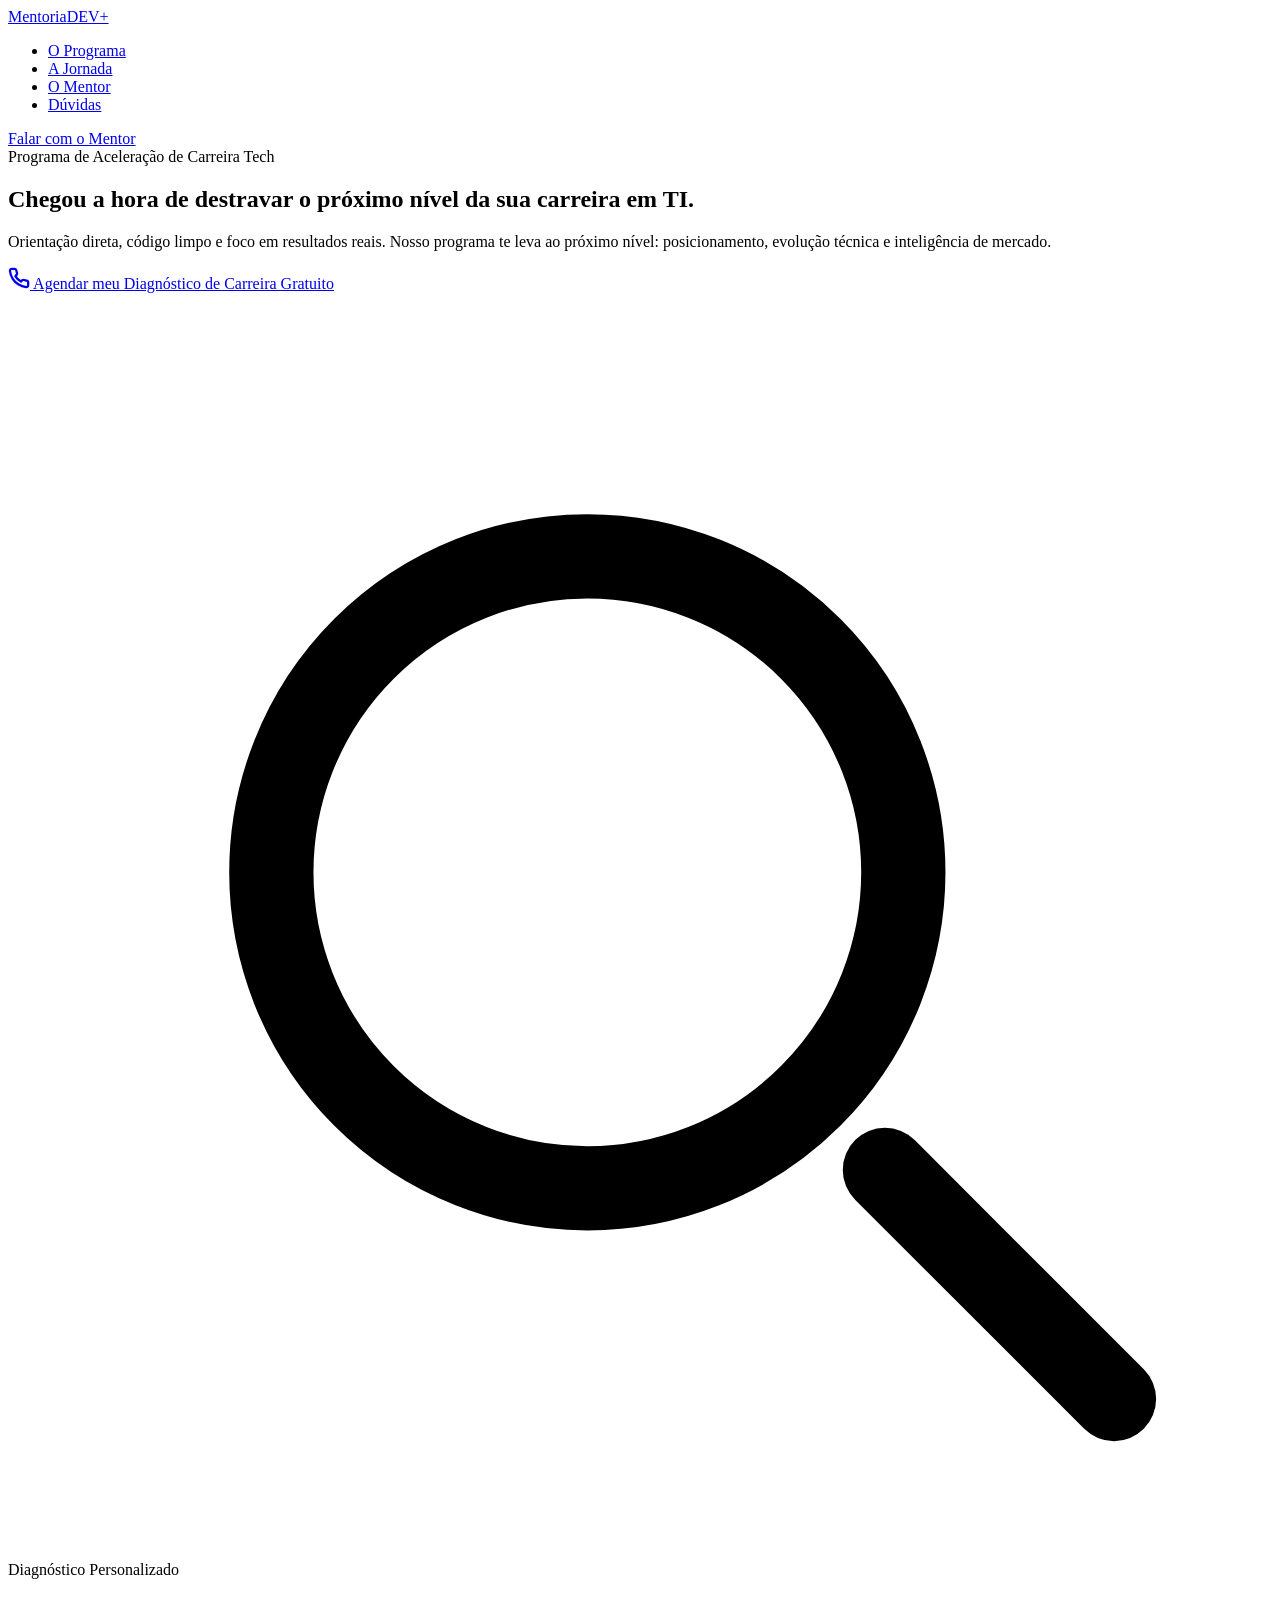
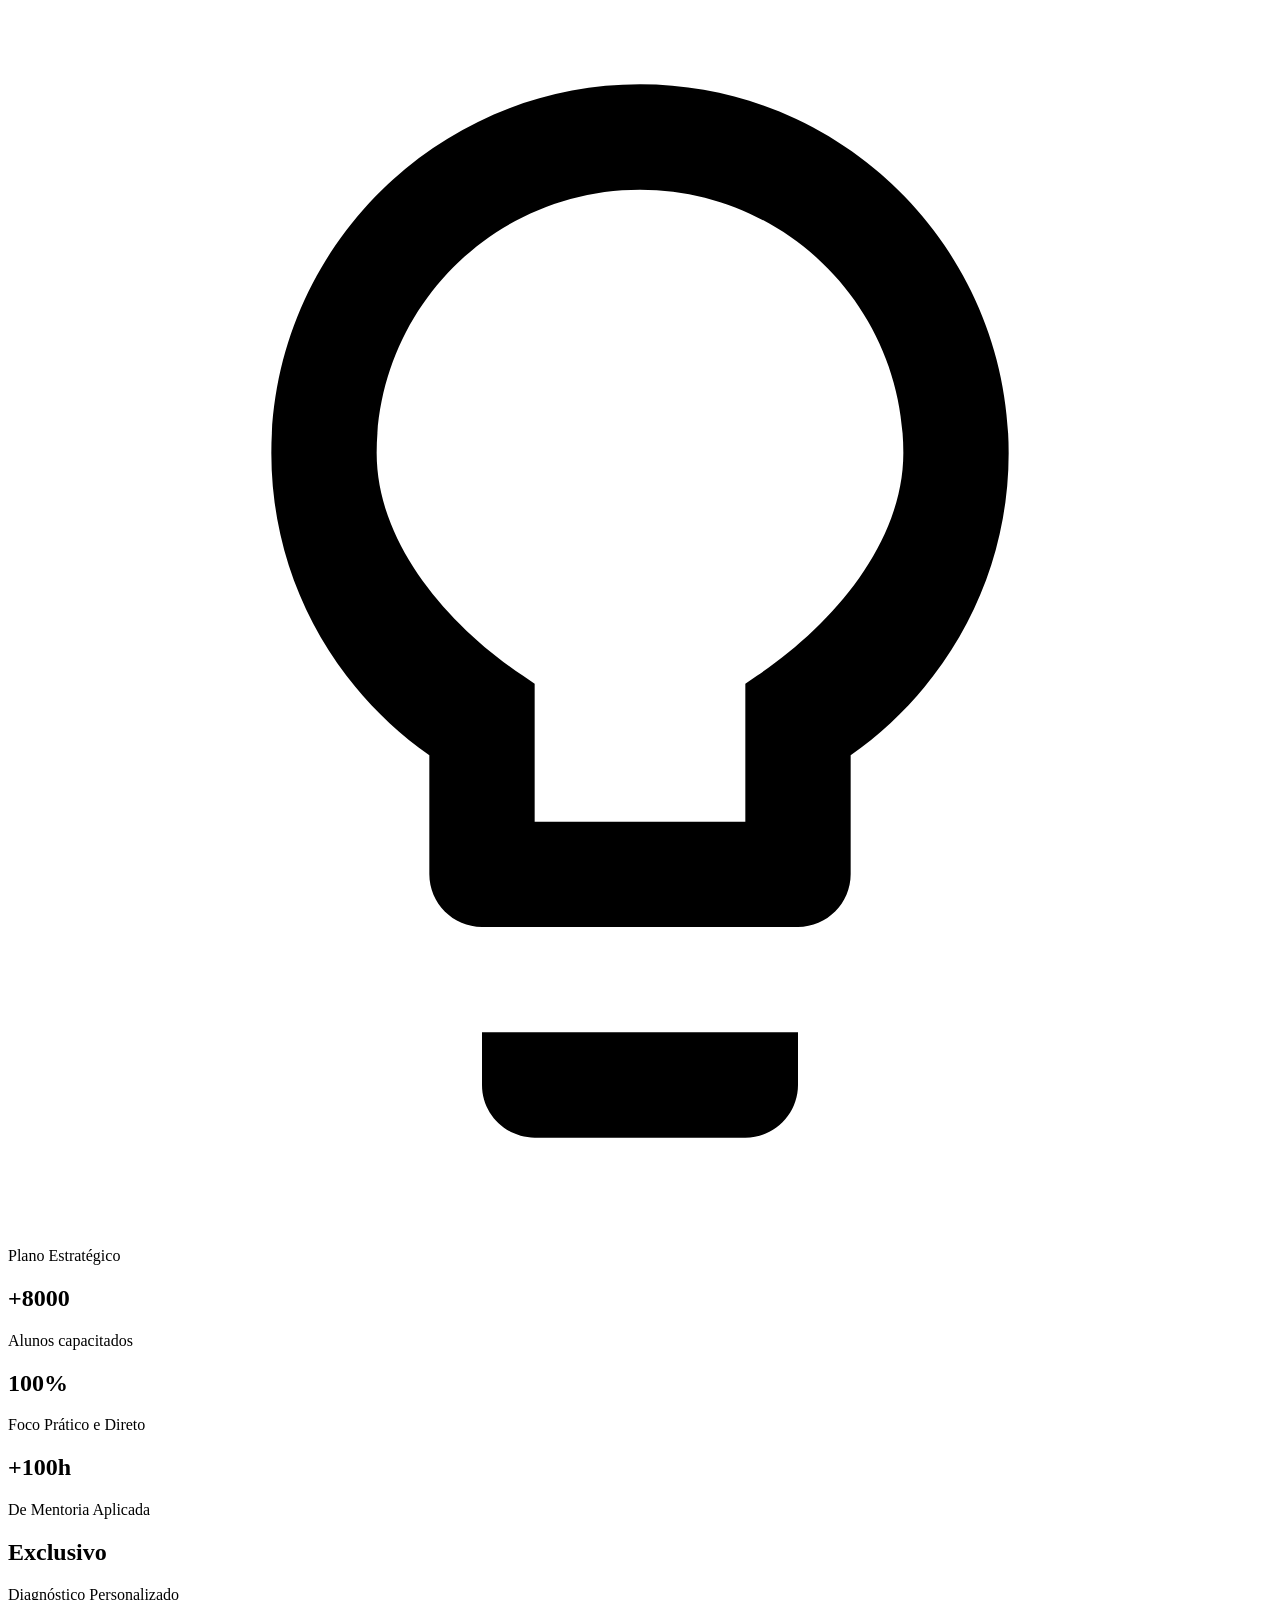
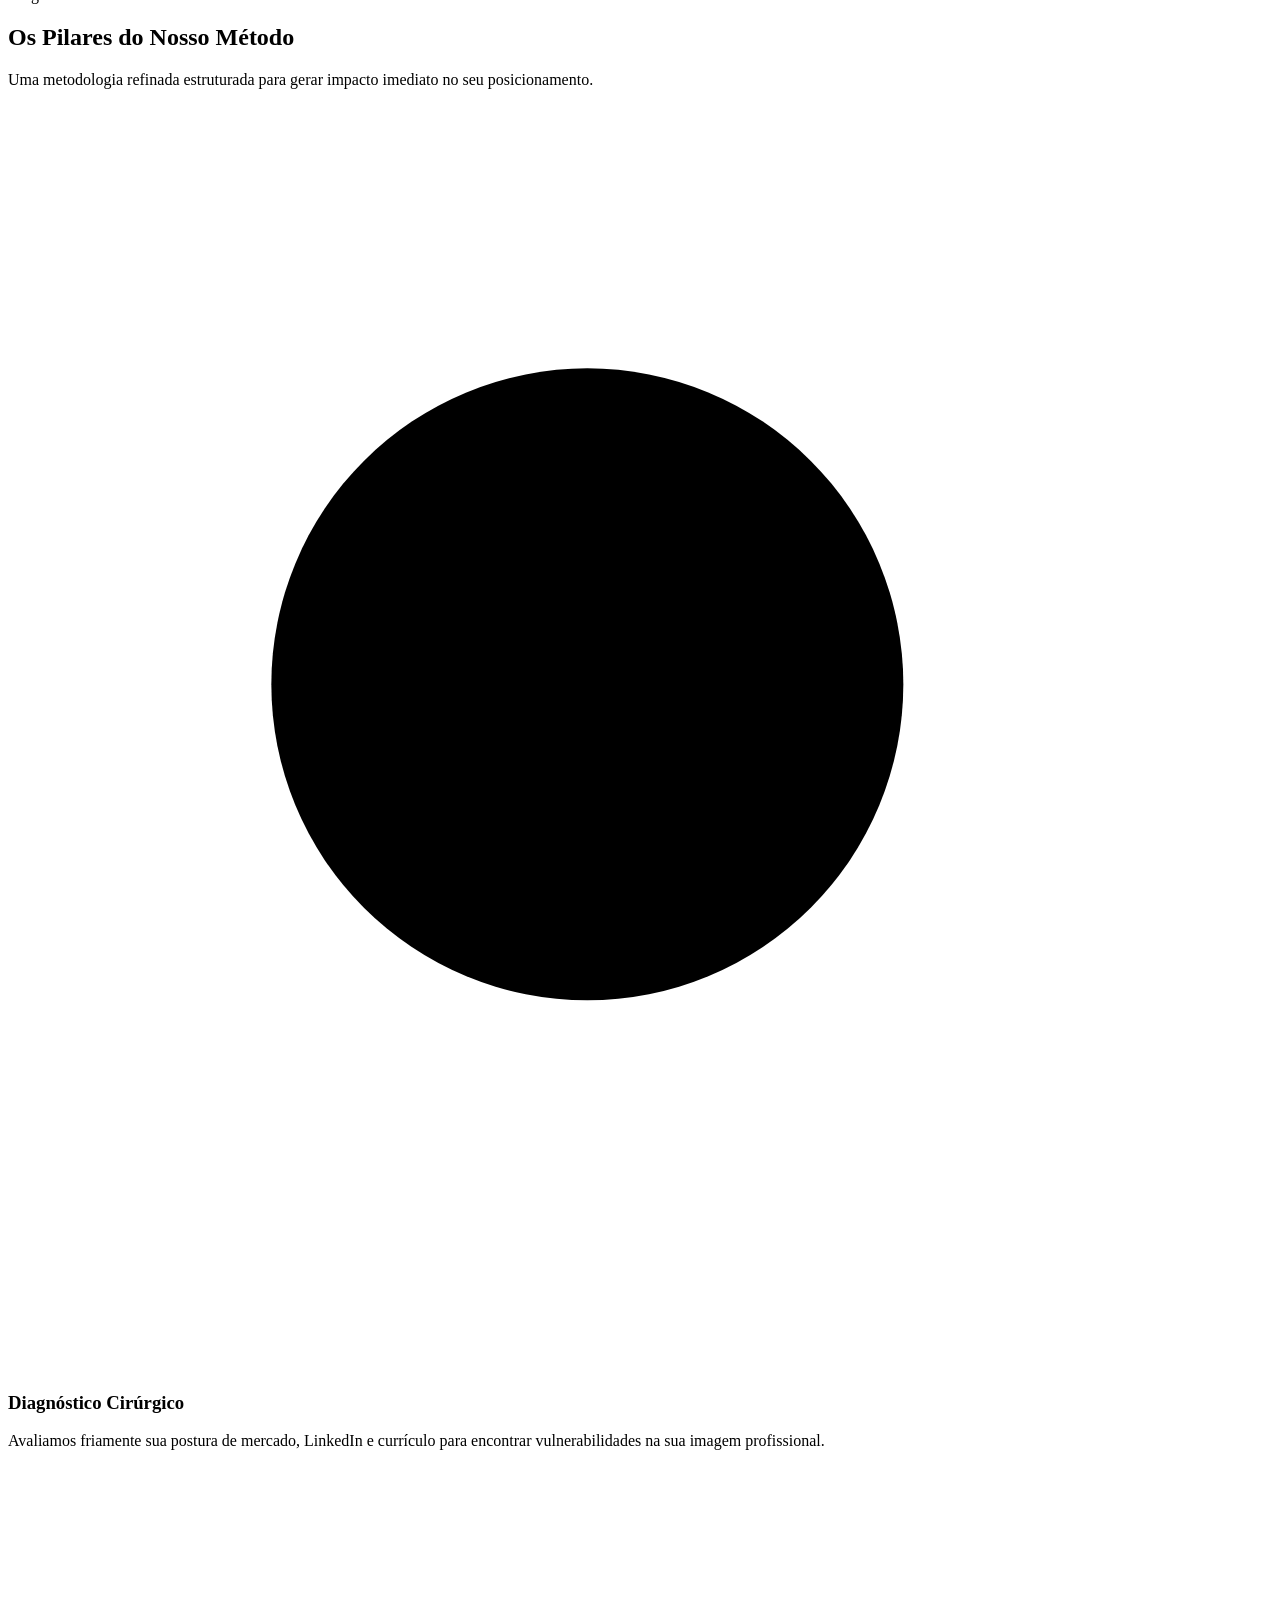
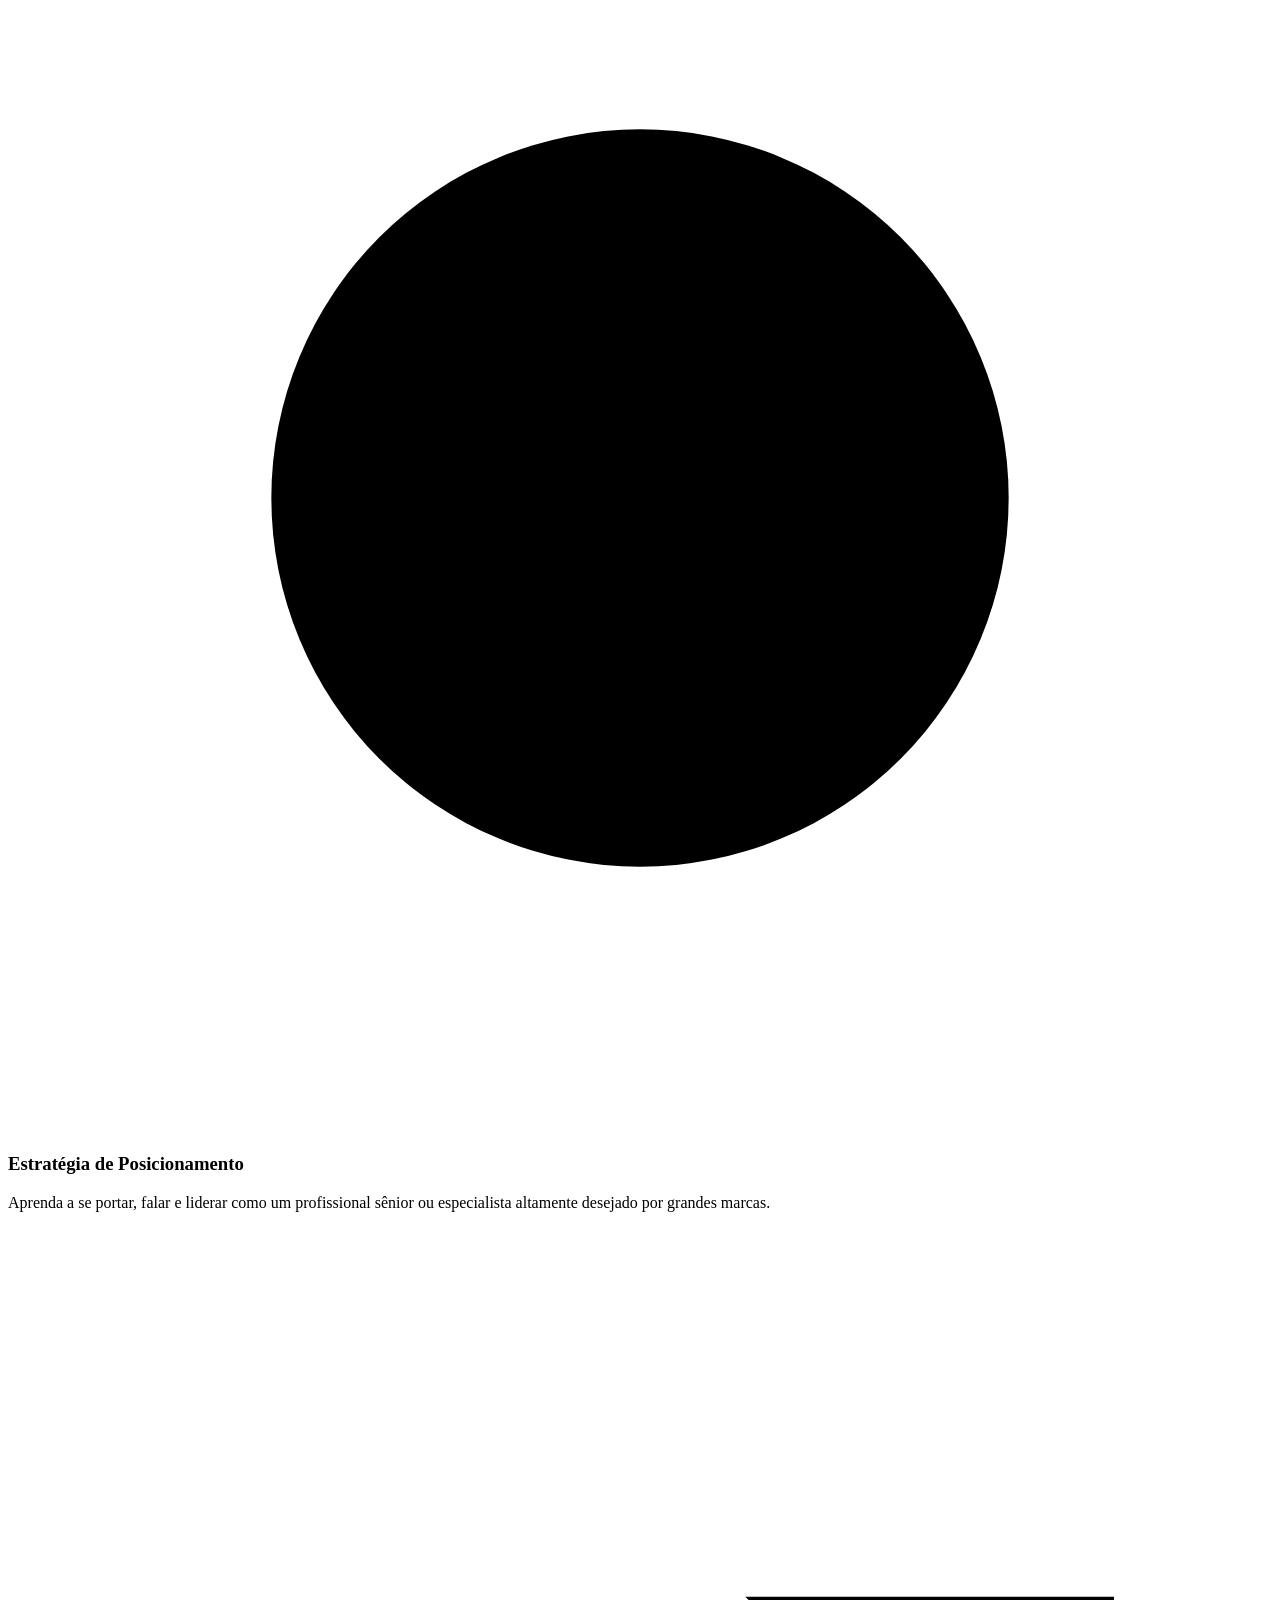
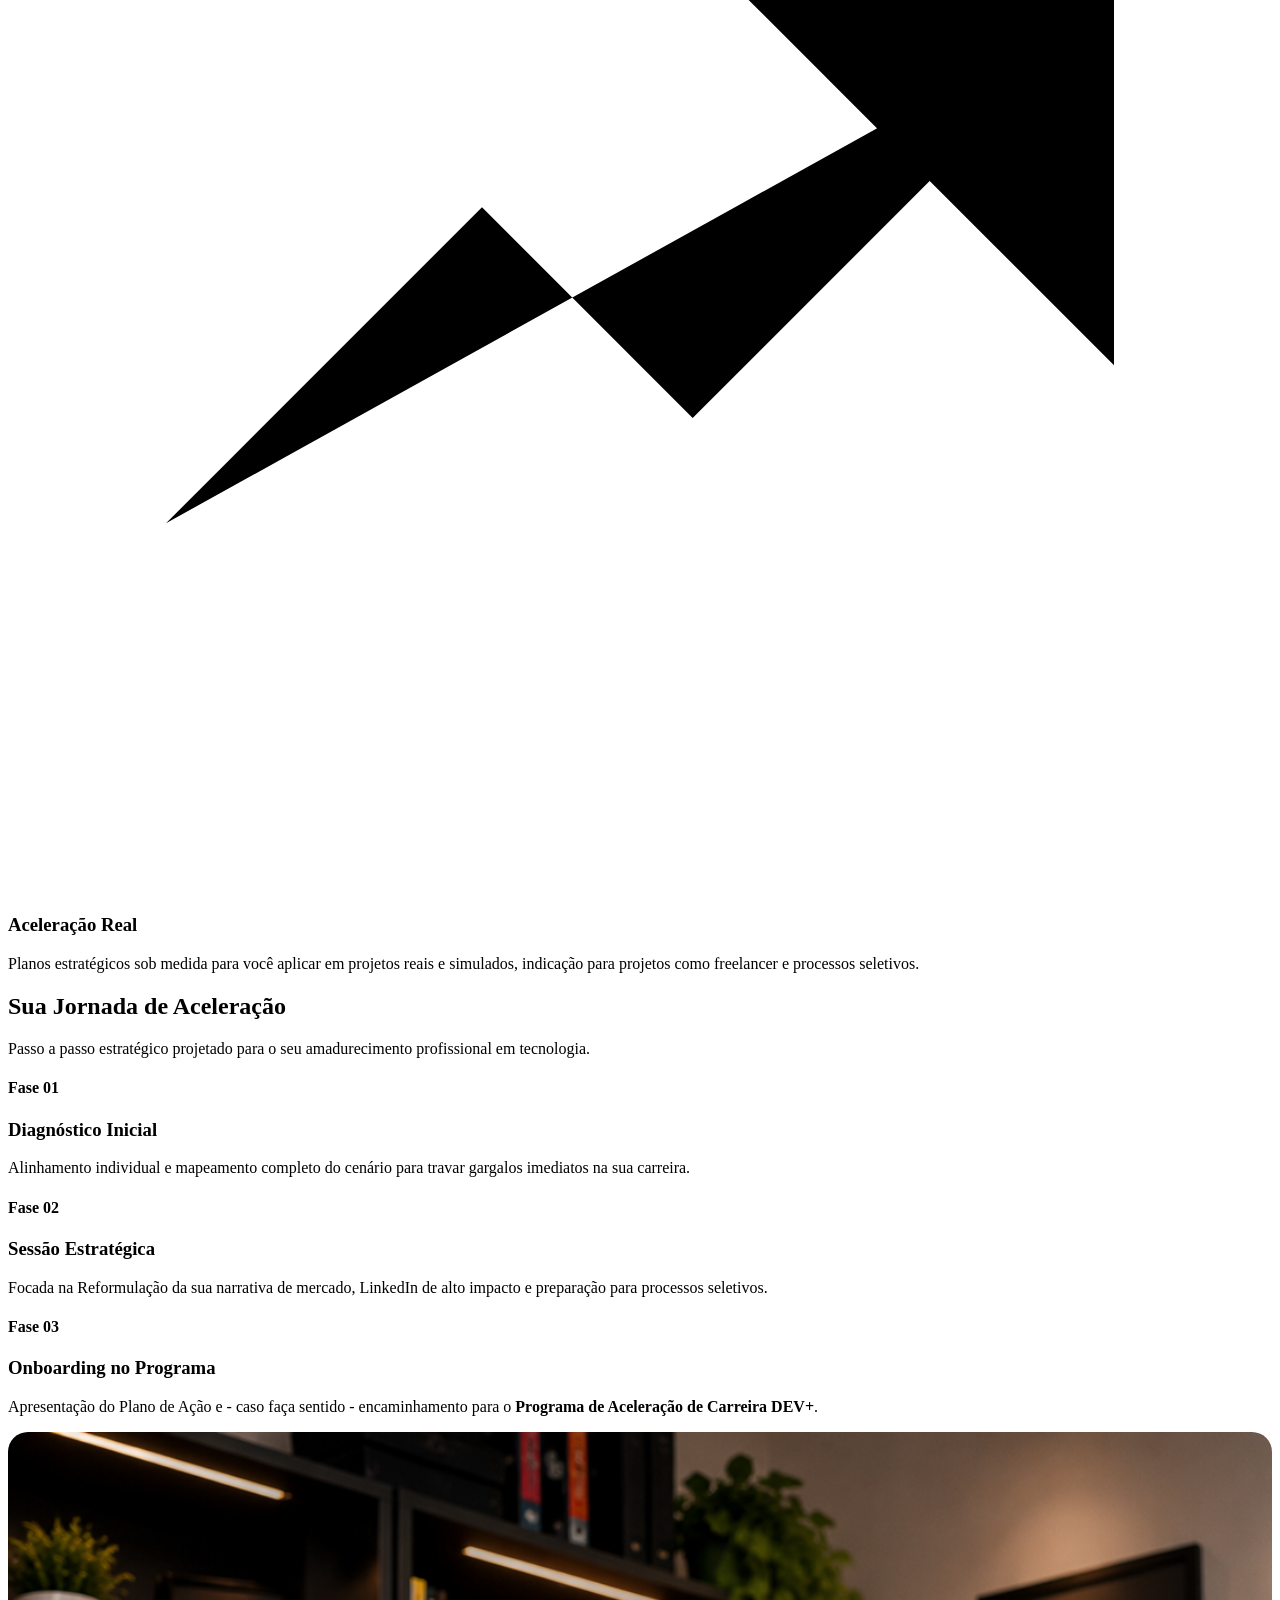
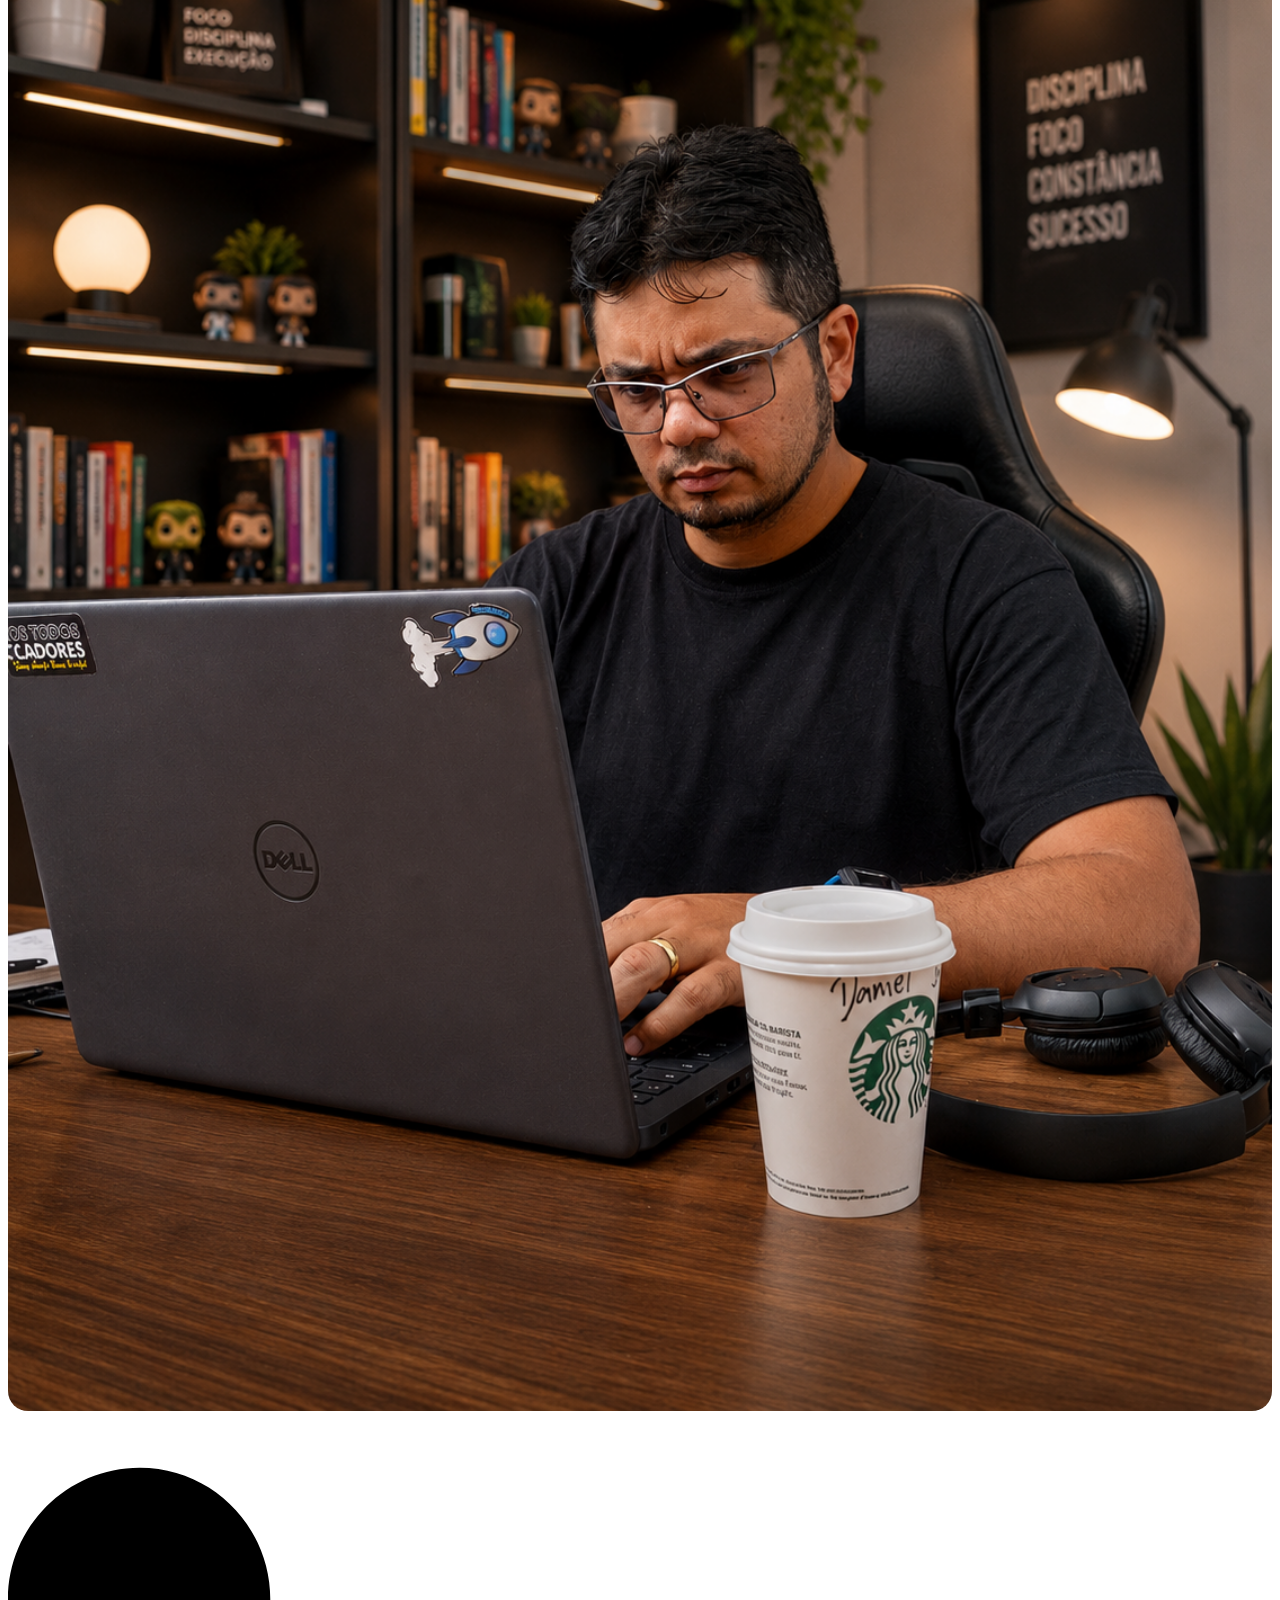
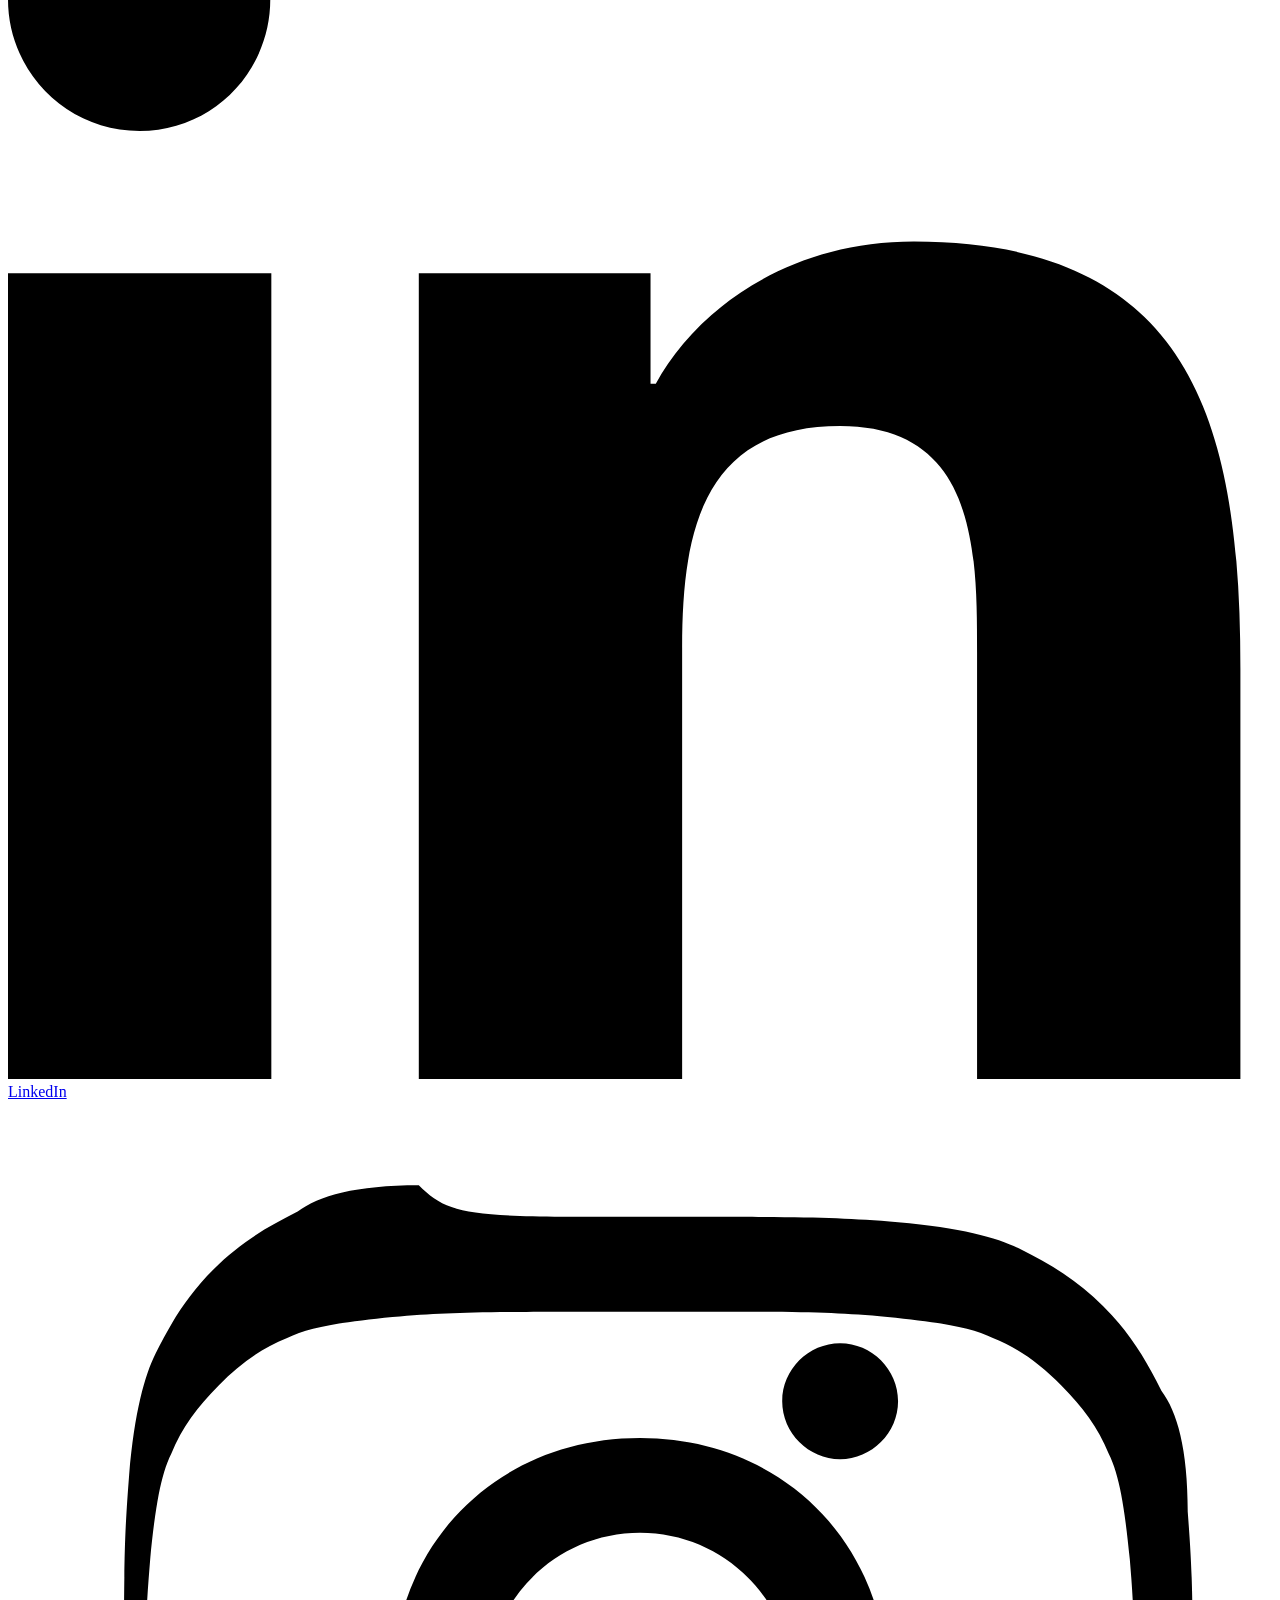
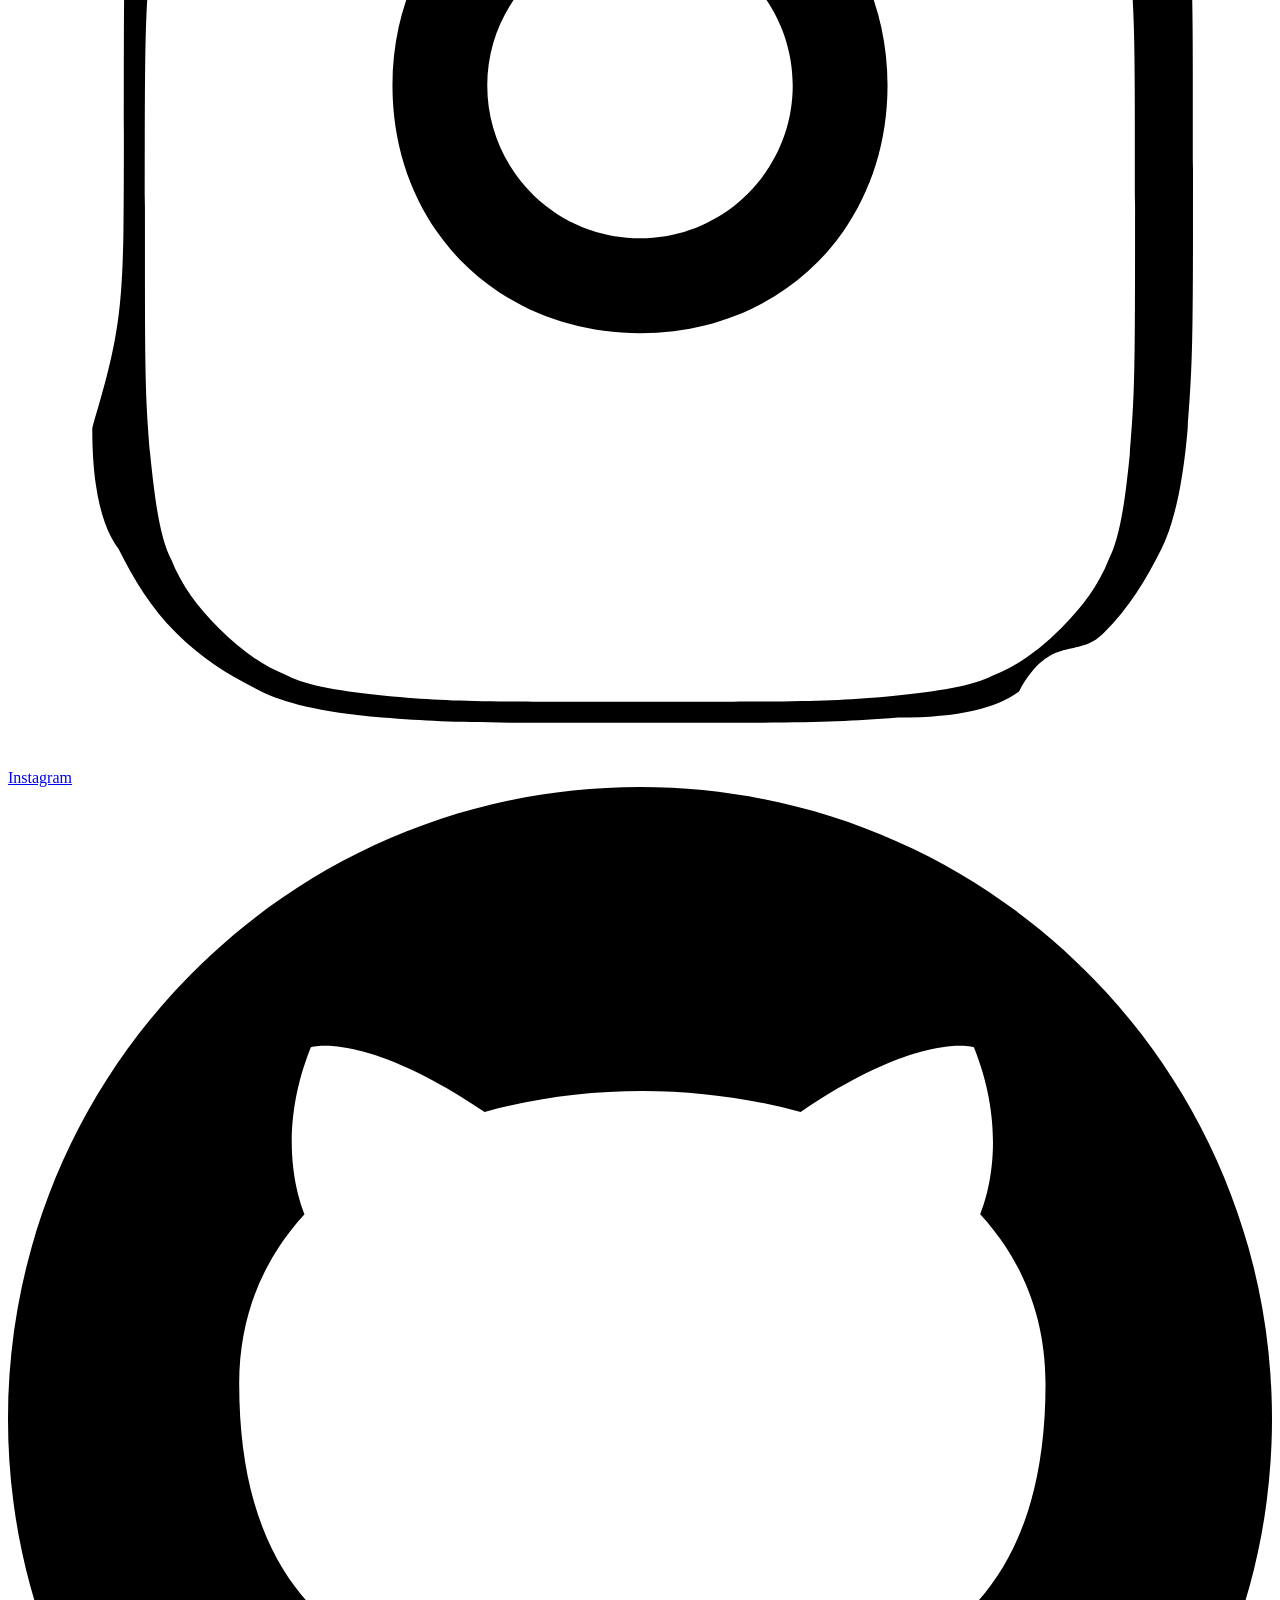
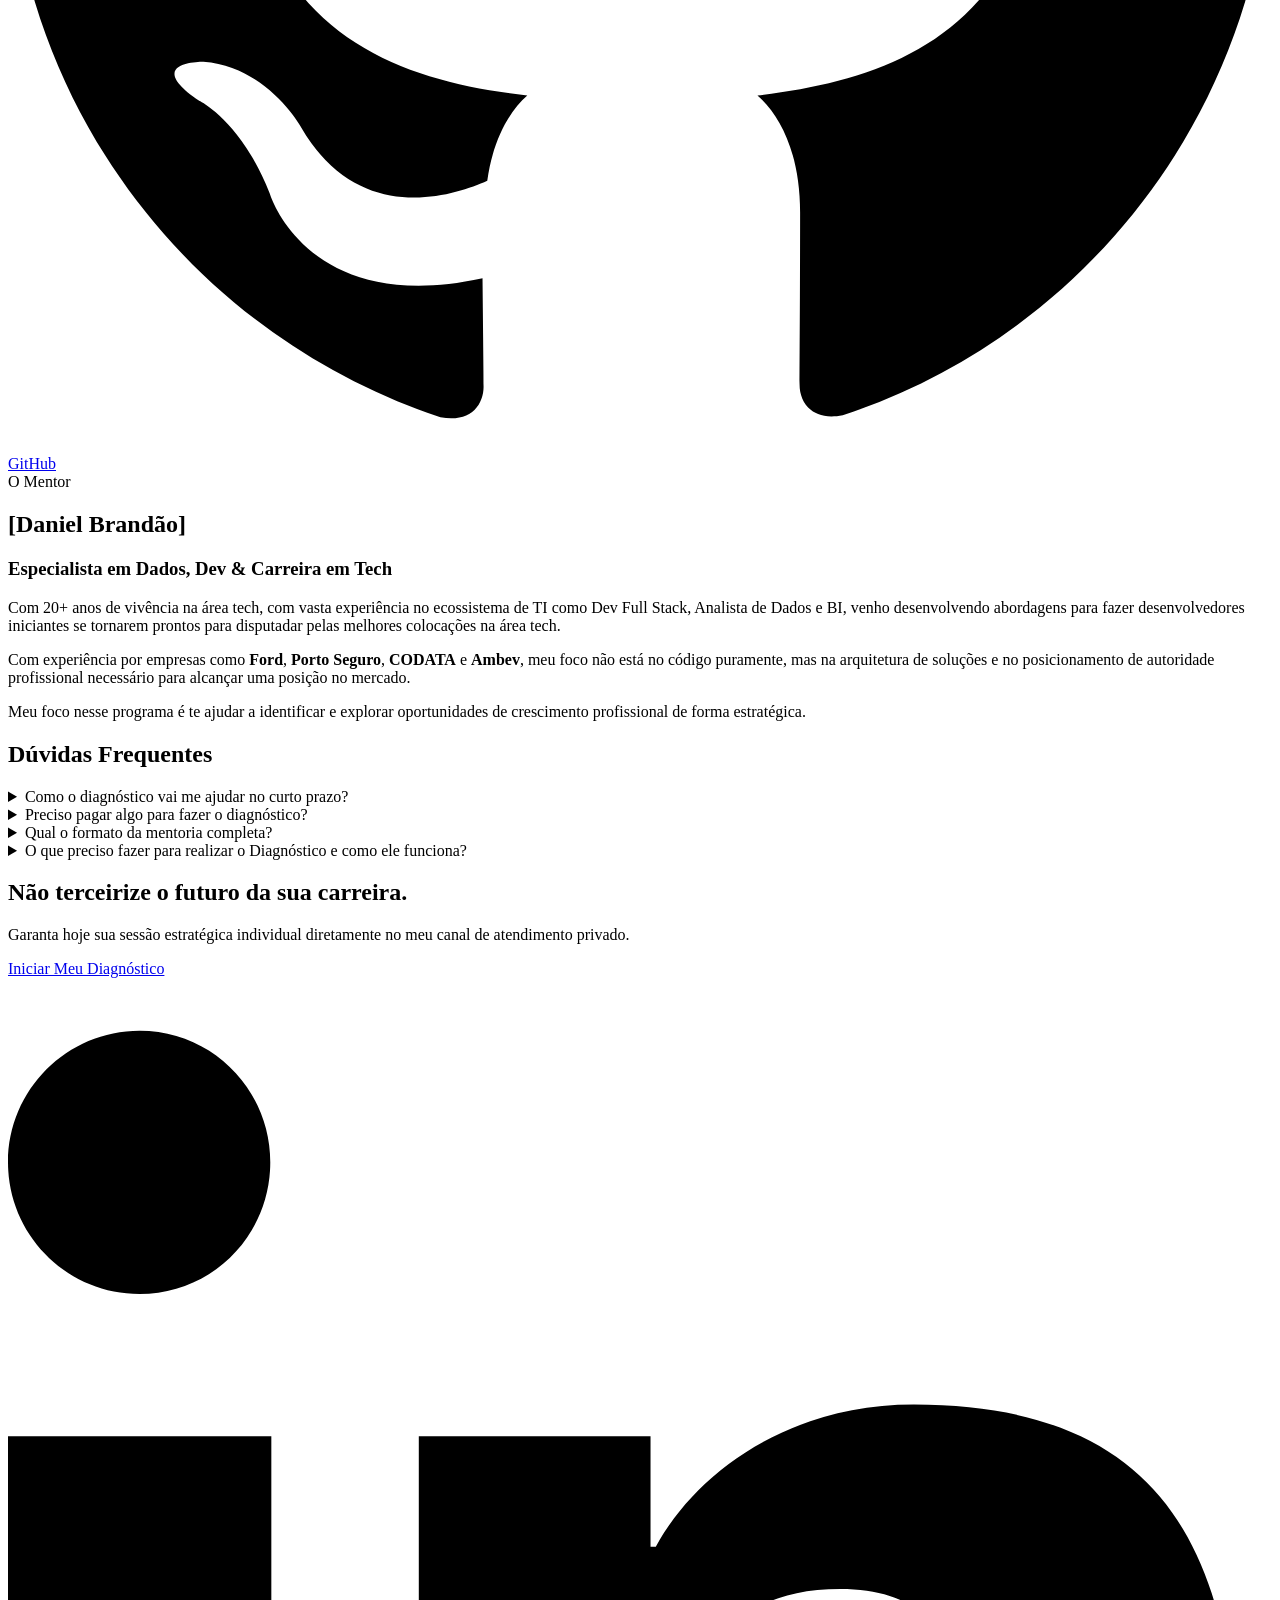
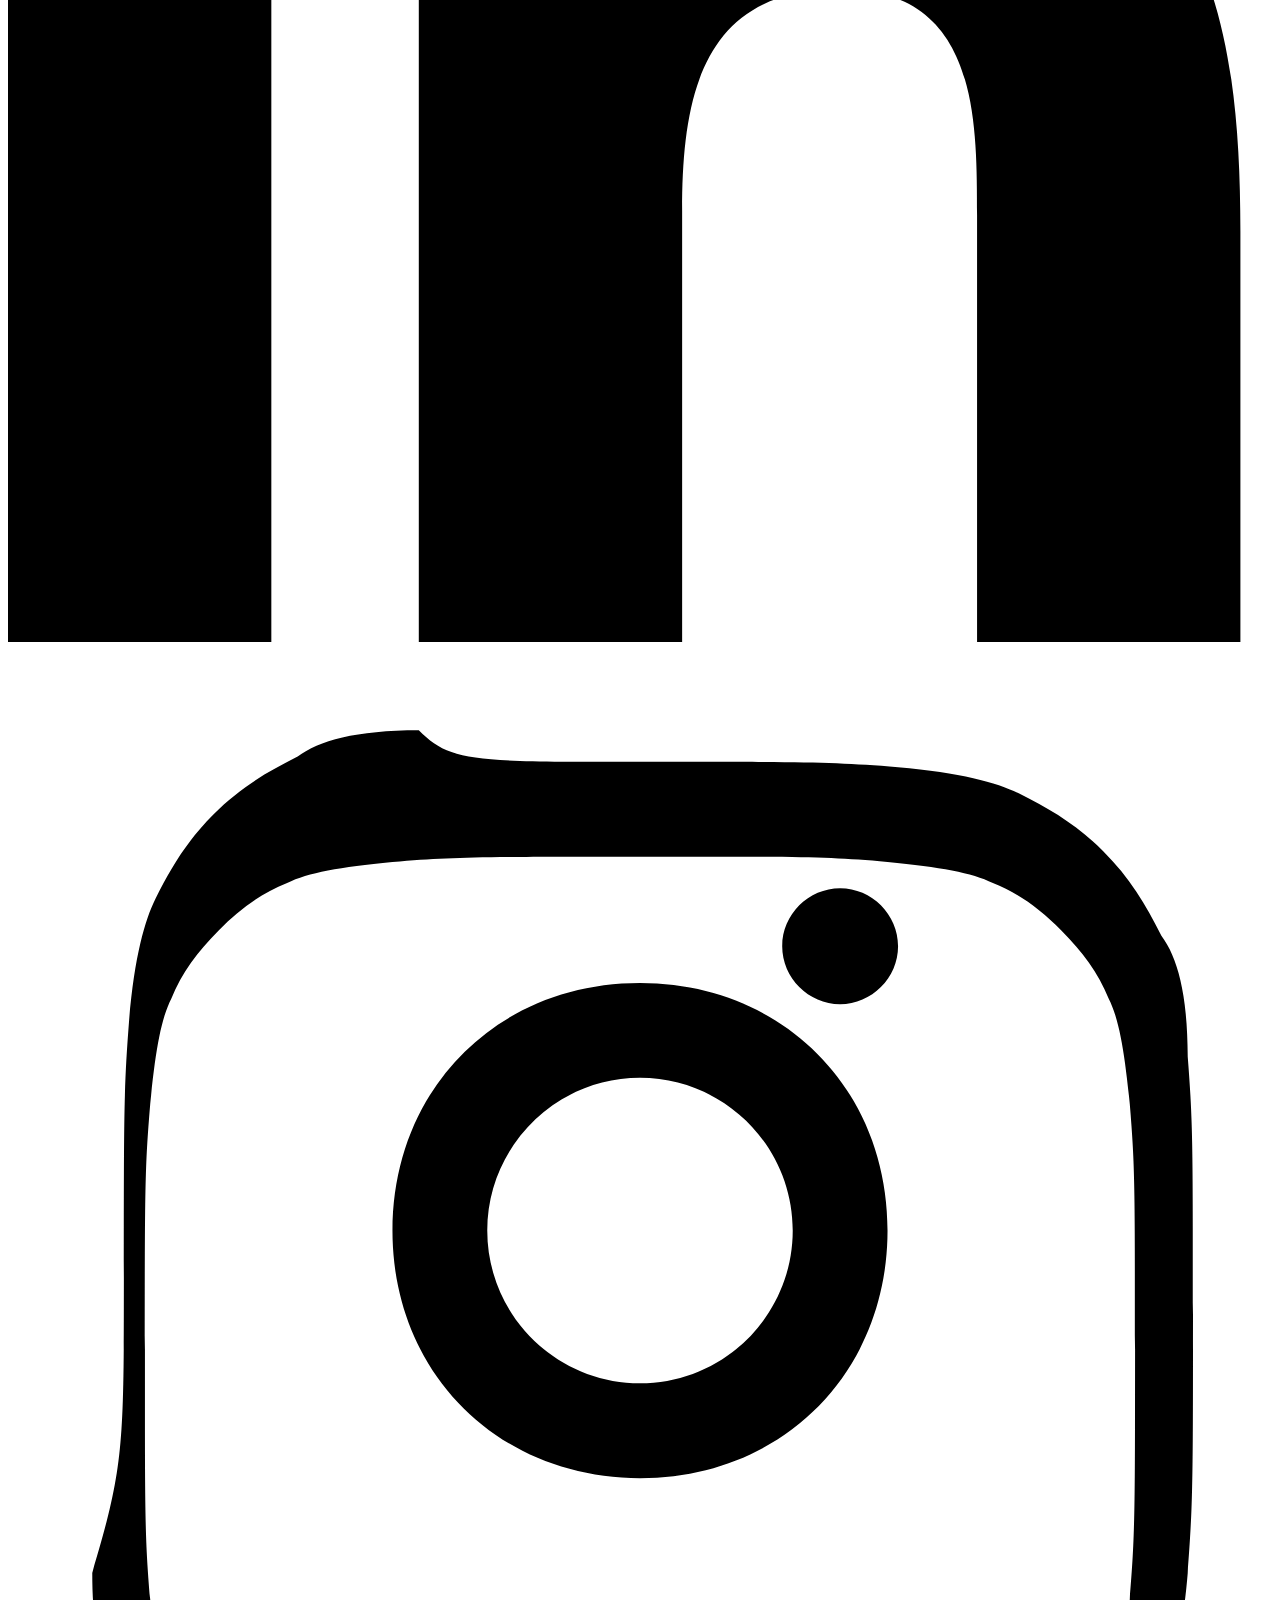
==== commit 2dea140e: "css index mentoria" ====
--- a/mentoria/index.html
+++ b/mentoria/index.html
@@ -10,7 +10,7 @@
     <link href="https://fonts.googleapis.com/css2?family=Plus+Jakarta+Sans:wght@300;400;500;600;700;800&display=swap"
         rel="stylesheet">
 
-    <link rel="stylesheet" href="css/landing.css">
+    <link rel="stylesheet" href="mentoria/css/landing.css">
 </head>
 
 <body>
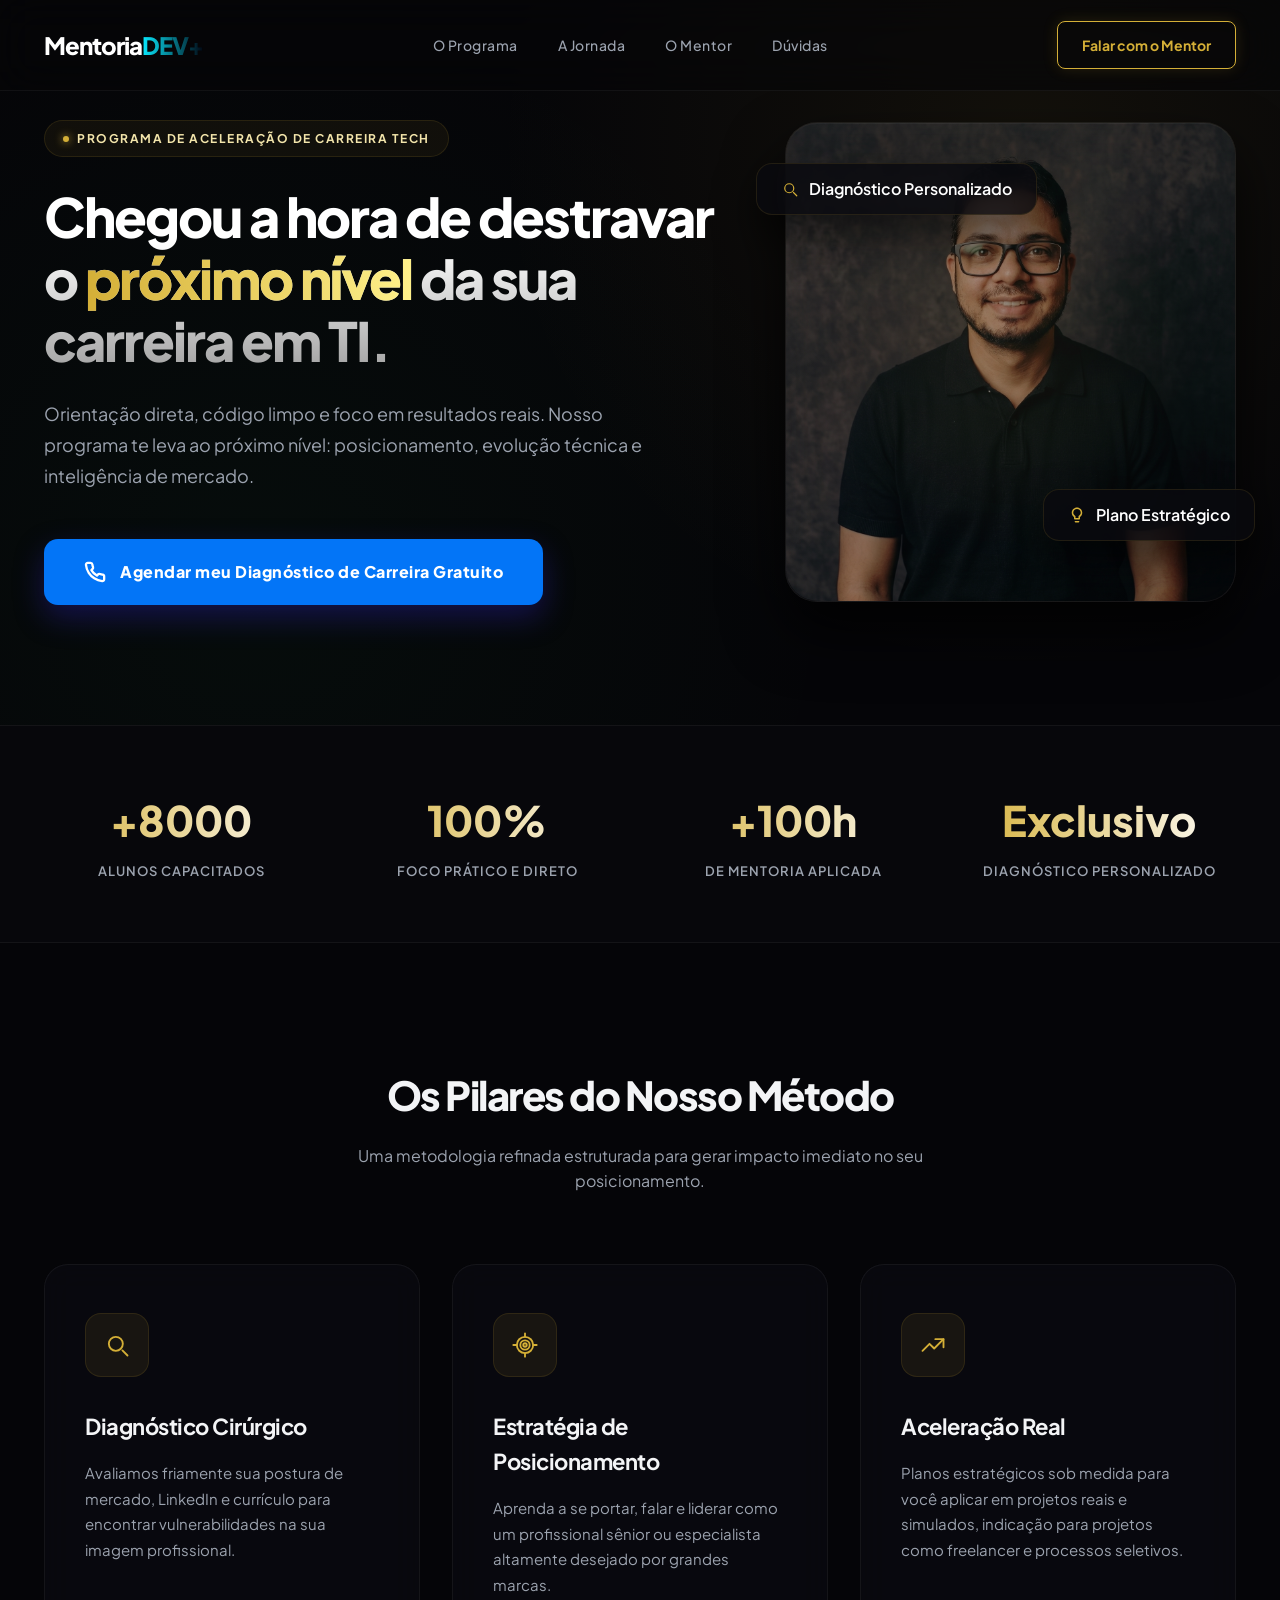
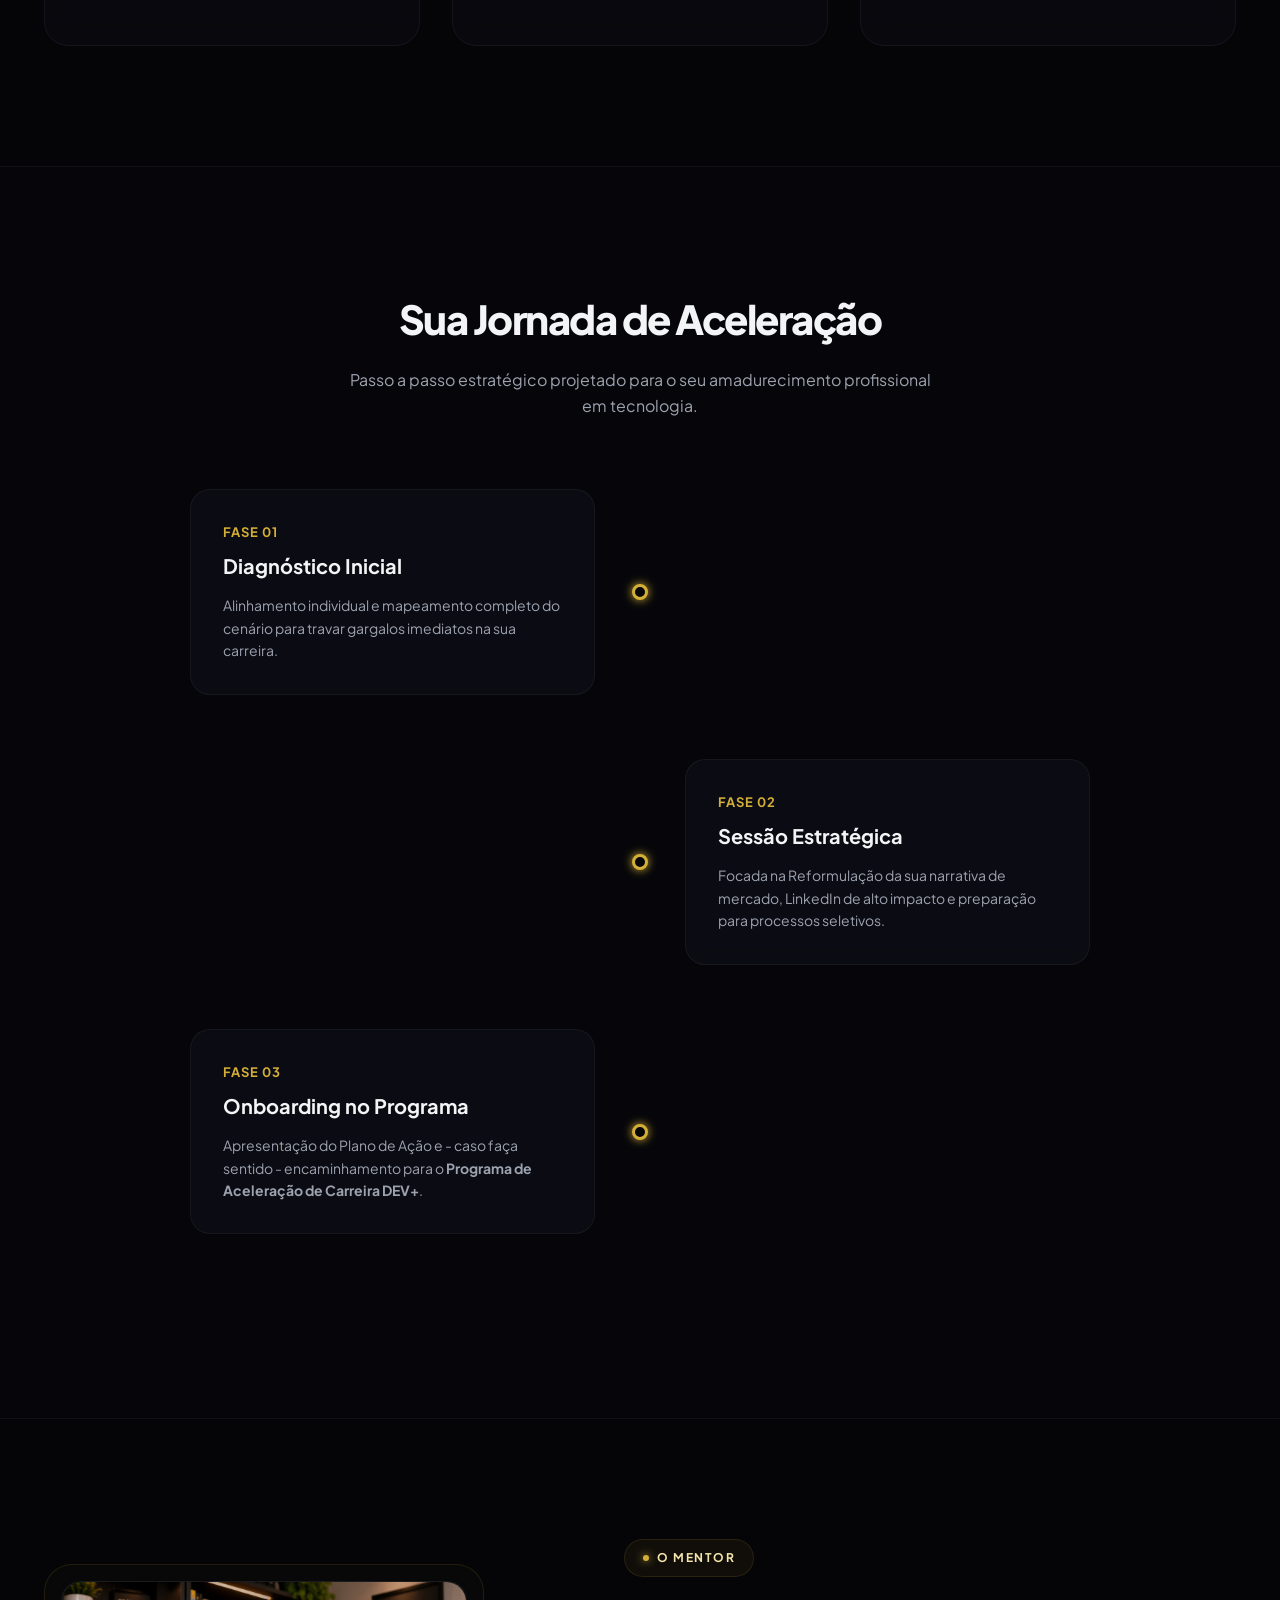
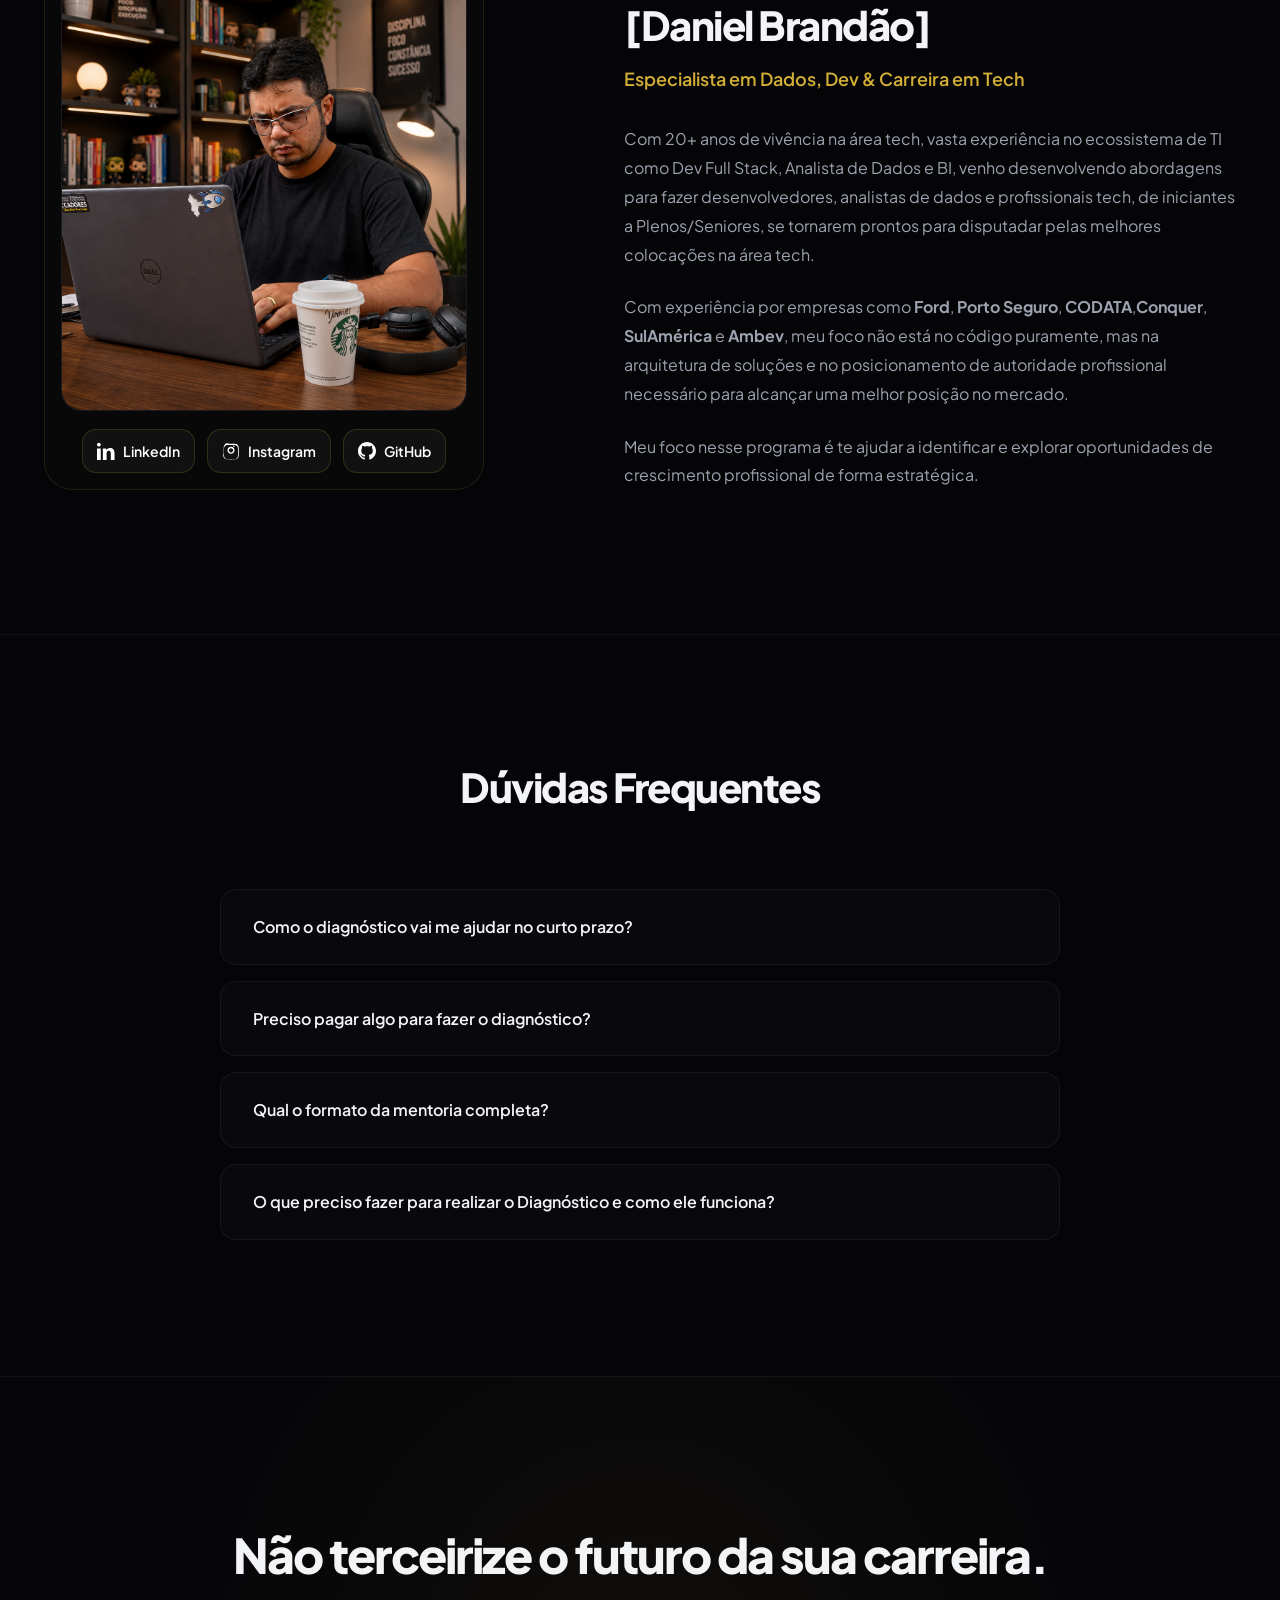
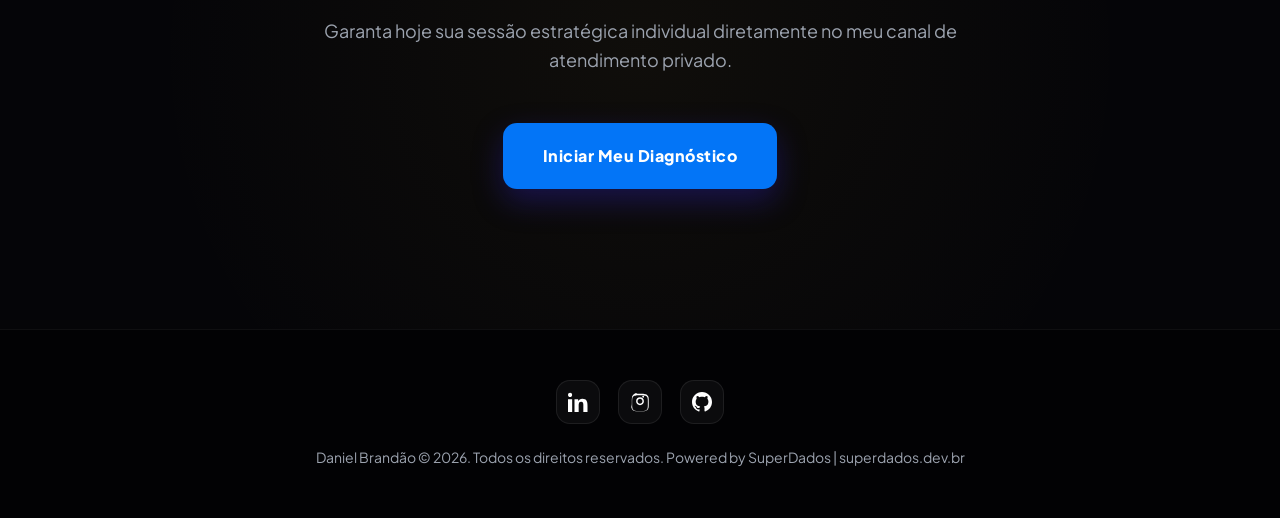
==== commit 3485e7e1: "atualizando css e detalhes" ====
--- a/mentoria/index.html
+++ b/mentoria/index.html
@@ -10,7 +10,7 @@
     <link href="https://fonts.googleapis.com/css2?family=Plus+Jakarta+Sans:wght@300;400;500;600;700;800&display=swap"
         rel="stylesheet">
 
-    <link rel="stylesheet" href="mentoria/css/landing.css">
+    <link rel="stylesheet" href="css/landing.css">
 </head>
 
 <body>
@@ -28,7 +28,7 @@
                     <li><a href="#faq">Dúvidas</a></li>
                 </ul>
             </nav>
-            <a href="http://wa.me/5583996866757/?phone=5583996866757&text=Olá%21+Gostaria+de+agendar+meu+Diagnóstico+de+Carreira+DEV+." class="btn-nav" target="_blank">Falar com o Mentor</a>
+            <a href="http://wa.me/5583996866757/?phone=5583996866757&text=Olá%21+Gostaria+de+falar+sobre+a+mentoria+de+Carreira+DEV+." class="btn-nav" target="_blank">Falar com o Mentor</a>
         </div>
     </header>
 
@@ -213,10 +213,10 @@
                     <span class="tag-lux" style="margin-bottom:16px;">O Mentor</span>
                     <h2>[Daniel Brandão]</h2>
                     <h3>Especialista em Dados, Dev & Carreira em Tech</h3>
-                    <p>Com 20+ anos de vivência na área tech, com vasta experiência no ecossistema de TI como Dev Full Stack, Analista de Dados e BI, venho desenvolvendo abordagens
-                        para fazer desenvolvedores iniciantes se tornarem prontos para disputadar pelas melhores colocações na área tech.</p>
-                    <p>Com experiência por empresas como <strong>Ford</strong>, <strong>Porto Seguro</strong>, <strong>CODATA</strong> e <strong>Ambev</strong>, meu foco não está no código puramente, mas na arquitetura de soluções e no
-                        posicionamento de autoridade profissional necessário para alcançar uma posição no mercado.
+                    <p>Com 20+ anos de vivência na área tech, vasta experiência no ecossistema de TI como Dev Full Stack, Analista de Dados e BI, venho desenvolvendo abordagens
+                        para fazer desenvolvedores, analistas de dados e profissionais tech, de iniciantes a Plenos/Seniores, <param name="" value=""> se tornarem prontos para disputadar pelas melhores colocações na área tech.</p>
+                    <p>Com experiência por empresas como <strong>Ford</strong>, <strong>Porto Seguro</strong>, <strong>CODATA</strong>,<strong>Conquer</strong>, <strong>SulAmérica</strong> e <strong>Ambev</strong>, meu foco não está no código puramente, mas na arquitetura de soluções e no
+                        posicionamento de autoridade profissional necessário para alcançar uma melhor posição no mercado.
                         </p>
                     <p>Meu foco nesse programa é te ajudar a identificar e explorar oportunidades de crescimento profissional de forma estratégica.</p>
                 </div>
@@ -281,14 +281,14 @@
                 <a href="https://www.linkedin.com/in/danielbrandao" target="_blank" rel="noreferrer noopener" aria-label="LinkedIn">
                     <svg viewBox="0 0 24 24" aria-hidden="true"><path d="M4.98 3.5C4.98 4.88 3.88 6 2.5 6S0 4.88 0 3.5 1.12 1 2.5 1 4.98 2.12 4.98 3.5zM0 8.7h5v15.3H0V8.7zm7.5 0h4.7v2.1h.1c.7-1.3 2.4-2.7 4.9-2.7 5.3 0 6.2 3.5 6.2 8.1V24h-5V15.9c0-1.9 0-4.3-2.6-4.3-2.6 0-3 2-3 4.2V24h-5V8.7z"/></svg>
                 </a>
-                <a href="https://www.instagram.com/danielbrandao" target="_blank" rel="noreferrer noopener" aria-label="Instagram">
+                <a href="https://www.instagram.com/profdanielbrandao" target="_blank" rel="noreferrer noopener" aria-label="Instagram">
                     <svg viewBox="0 0 24 24" aria-hidden="true"><path d="M12 2.2c3.2 0 3.6 0 4.9.1 1.2.1 1.9.3 2.3.5.6.3 1.1.6 1.6 1.1.5.5.8 1 1.1 1.6.3.4.5 1.1.5 2.3.1 1.3.1 1.7.1 4.9s0 3.6-.1 4.9c-.1 1.2-.3 1.9-.5 2.3-.3.6-.6 1.1-1.1 1.6-.5.5-1 0-1.6 1.1-.4.3-1.1.5-2.3.5-1.3.1-1.7.1-4.9.1s-3.6 0-4.9-.1c-1.2-.1-1.9-.3-2.3-.5-.6-.3-1.1-.6-1.6-1.1-.5-.5-.8-1-1.1-1.6-.3-.4-.5-1.1-.5-2.3C2.2 15.6 2.2 15.2 2.2 12s0-3.6.1-4.9c.1-1.2.3-1.9.5-2.3.3-.6.6-1.1 1.1-1.6.5-.5 1-.8 1.6-1.1.4-.3 1.1-.5 2.3-.5C8.4 2.2 8.8 2.2 12 2.2zm0 1.8c-3.1 0-3.5 0-4.7.1-1 .1-1.6.2-2 .4-.5.2-.9.5-1.3.9-.4.4-.7.8-.9 1.3-.2.4-.3 1-.4 2-.1 1.2-.1 1.6-.1 4.7s0 3.5.1 4.7c.1 1 .2 1.6.4 2 .2.5.5.9.9 1.3.4.4.8.7 1.3.9.4.2 1 .3 2 .4 1.2.1 1.6.1 4.7.1s3.5 0 4.7-.1c1-.1 1.6-.2 2-.4.5-.2.9-.5 1.3-.9.4-.4.7-.8.9-1.3.2-.4.3-1 .4-2 .1-1.2.1-1.6.1-4.7s0-3.5-.1-4.7c-.1-1-.2-1.6-.4-2-.2-.5-.5-.9-.9-1.3-.4-.4-.8-.7-1.3-.9-.4-.2-1-.3-2-.4-1.2-.1-1.6-.1-4.7-.1zM12 6.4c2.7 0 4.7 2 4.7 4.7S14.7 15.8 12 15.8 7.3 13.8 7.3 11.1 9.3 6.4 12 6.4zm0 1.8c-1.6 0-2.9 1.3-2.9 2.9S10.4 14 12 14s2.9-1.3 2.9-2.9S13.6 8.2 12 8.2zm4.9-2.5c0 .6-.5 1.1-1.1 1.1-.6 0-1.1-.5-1.1-1.1s.5-1.1 1.1-1.1c.6 0 1.1.5 1.1 1.1z"/></svg>
                 </a>
                 <a href="https://github.com/danielbrandao" target="_blank" rel="noreferrer noopener" aria-label="GitHub">
                     <svg viewBox="0 0 24 24" aria-hidden="true"><path d="M12 0C5.37 0 0 5.37 0 12c0 5.3 3.44 9.78 8.21 11.36.6.11.82-.26.82-.58 0-.29-.01-1.05-.02-2.06-3.34.73-4.04-1.61-4.04-1.61-.55-1.39-1.34-1.76-1.34-1.76-1.1-.75.08-.74.08-.74 1.22.09 1.86 1.25 1.86 1.25 1.08 1.86 2.84 1.32 3.53 1.01.11-.79.42-1.32.76-1.62-2.67-.3-5.47-1.33-5.47-5.92 0-1.31.47-2.38 1.24-3.22-.12-.3-.54-1.52.12-3.17 0 0 1.01-.32 3.3 1.23.96-.27 1.98-.4 3-.4 1.02 0 2.04.14 3 .4 2.28-1.55 3.29-1.23 3.29-1.23.66 1.65.24 2.87.12 3.17.77.84 1.24 1.91 1.24 3.22 0 4.6-2.8 5.61-5.47 5.92.43.37.81 1.1.81 2.22 0 1.6-.01 2.88-.01 3.27 0 .32.22.7.82.58C20.56 21.78 24 17.3 24 12c0-6.63-5.37-12-12-12z"/></svg>
                 </a>
             </div>
-            <p>&copy; 2026 Daniel Brandão. Powered by SuperDados. Todos os direitos reservados. | DanielBrandao.com.br | superdados.dev.br/dev</p>
+            <p>Daniel Brandão &copy; 2026. Todos os direitos reservados. Powered by SuperDados | superdados.dev.br</p>
         </div>
     </footer>
 
--- a/mentoria/css/landing.css
+++ b/mentoria/css/landing.css
@@ -0,0 +1,839 @@
+        /* �Y'' PALETA OBSIDIAN & GOLD PREMIUM */
+        :root {
+            --bg-deep: #050508;
+            /* Fundo preto absoluto/obsidiana */
+            --bg-surface: rgba(15, 15, 23, 0.7);
+            /* Fundo dos cards para glassmorphism */
+            --gold-primary: #d4af37;
+            /* Ouro clássico metálico */
+            --gold-light: #f3e5ab;
+            /* Ouro claro brilhante */
+            --gold-glow: rgba(212, 175, 55, 0.15);
+            --texto-puro: #ffffff;
+            --texto-premium: #f3f4f6;
+            /* Off-white */
+            --texto-dim: #9ca3af;
+            /* Cinza discreto */
+            --borda-premium: rgba(212, 175, 55, 0.12);
+            /* Borda dourada sutil */
+            --borda-glass: rgba(255, 255, 255, 0.05);
+            --fonte-luxo: 'Plus Jakarta Sans', sans-serif;
+            --glow-green: rgba(34, 197, 94, 0.3);
+        }
+
+        * {
+            margin: 0;
+            padding: 0;
+            box-sizing: border-box;
+            scroll-behavior: smooth;
+        }
+
+        body {
+            background-color: var(--bg-deep);
+            color: var(--texto-premium);
+            font-family: var(--fonte-luxo);
+            line-height: 1.6;
+            overflow-x: hidden;
+        }
+
+        a {
+            text-decoration: none;
+            color: inherit;
+        }
+
+        .container {
+            width: 100%;
+            max-width: 1240px;
+            margin: 0 auto;
+            padding: 0 24px;
+        }
+
+        /* �Y�� NAV PREMIUM */
+        header {
+            width: 100%;
+            position: fixed;
+            top: 0;
+            left: 0;
+            background-color: rgba(5, 5, 8, 0.6);
+            backdrop-filter: blur(20px);
+            border-bottom: 1px solid var(--borda-glass);
+            z-index: 1000;
+        }
+
+        header .container {
+            height: 90px;
+            display: flex;
+            justify-content: space-between;
+            align-items: center;
+        }
+
+        .logo {
+            font-size: 24px;
+            font-weight: 800;
+            letter-spacing: -1px;
+            color: var(--texto-puro);
+        }
+
+        .logo span {
+            color: var(--gold-primary);
+            background: linear-gradient(90deg, #08e9ff, #020a1ac2);
+            -webkit-background-clip: text;
+            -webkit-text-fill-color: transparent;
+        }
+
+        nav ul {
+            display: flex;
+            list-style: none;
+            gap: 40px;
+        }
+
+        nav ul a {
+            font-size: 14px;
+            font-weight: 500;
+            color: var(--texto-dim);
+            transition: all 0.3s ease;
+            letter-spacing: 0.5px;
+        }
+
+        nav ul a:hover {
+            color: var(--gold-primary);
+        }
+
+        .btn-nav {
+            border: 1px solid var(--gold-primary);
+            padding: 12px 24px;
+            border-radius: 8px;
+            font-size: 14px;
+            font-weight: 700;
+            color: var(--gold-primary);
+            background: transparent;
+            transition: all 0.3s ease;
+            box-shadow: 0 0 15px var(--gold-glow);
+        }
+
+        .btn-nav:hover {
+            background: linear-gradient(90deg, var(--gold-primary), var(--gold-light));
+            color: var(--bg-deep);
+            box-shadow: 0 0 25px rgba(212, 175, 55, 0.4);
+            transform: translateY(-1px);
+        }
+
+        /* �Y'' HERO 2 COLUNAS */
+        .hero {
+            padding-top: 120px;
+            padding-bottom: 120px;
+            background: radial-gradient(circle at 80% 20%, rgba(212, 175, 55, 0.07), transparent 45%),
+                radial-gradient(circle at 20% 80%, rgba(34, 197, 94, 0.04), transparent 50%);
+        }
+
+        .grid-hero {
+            display: grid;
+            grid-template-columns: 1.2fr 0.8fr;
+            gap: 64px;
+            align-items: center;
+        }
+
+        .tag-lux {
+            display: inline-flex;
+            align-items: center;
+            gap: 8px;
+            background: rgba(212, 175, 55, 0.06);
+            color: var(--gold-light);
+            border: 1px solid var(--borda-premium);
+            padding: 8px 18px;
+            border-radius: 100px;
+            font-size: 12px;
+            font-weight: 700;
+            letter-spacing: 1.5px;
+            text-transform: uppercase;
+            margin-bottom: 28px;
+        }
+
+        .tag-lux::before {
+            content: "";
+            width: 6px;
+            height: 6px;
+            background-color: var(--gold-primary);
+            border-radius: 50%;
+            box-shadow: 0 0 8px var(--gold-primary);
+        }
+
+        .hero h1 {
+            font-size: 54px;
+            font-weight: 800;
+            line-height: 1.15;
+            letter-spacing: -2px;
+            margin-bottom: 28px;
+            background: linear-gradient(180deg, #ffffff 30%, #a3a3a3 100%);
+            -webkit-background-clip: text;
+            -webkit-text-fill-color: transparent;
+        }
+
+        .hero h1 span {
+            background: linear-gradient(90deg, var(--gold-primary), #fef08a);
+            -webkit-background-clip: text;
+            -webkit-text-fill-color: transparent;
+        }
+
+        .hero .subtitulo {
+            font-size: 18px;
+            color: var(--texto-dim);
+            margin-bottom: 48px;
+            max-width: 620px;
+            font-weight: 400;
+            line-height: 1.7;
+        }
+
+        /* �YY� BOT�fO WHATSAPP ALTO IMPACTO */
+        .btn-premium-cta {
+            display: inline-flex;
+            align-items: center;
+            gap: 14px;
+            background: #0375f7;
+            color: #ffffff;
+            padding: 20px 40px;
+            border-radius: 14px;
+            font-size: 16px;
+            font-weight: 800;
+            letter-spacing: 0.5px;
+            box-shadow: 0 12px 30px rgba(50, 34, 197, 0.35);
+            transition: all 0.4s cubic-bezier(0.16, 1, 0.3, 1);
+            position: relative;
+            overflow: hidden;
+        }
+
+        .btn-premium-cta:hover {
+            background: #0bbfec;
+            transform: translateY(-3px);
+            box-shadow: 0 20px 40px rgba(15, 87, 221, 0.5);
+        }
+
+        /* MOCKUP CONTAINER HERO (DIREITA) */
+        .hero-art-container {
+            position: relative;
+            display: flex;
+            justify-content: center;
+            align-items: center;
+        }
+
+        .hero-lux-card {
+            width: 100%;
+            height: 480px;
+            background: linear-gradient(135deg, rgba(255, 255, 255, 0.03) 0%, rgba(255, 255, 255, 0.01) 100%);
+            backdrop-filter: blur(25px);
+            border: 1px solid var(--borda-glass);
+            border-radius: 32px;
+            position: relative;
+            display: flex;
+            align-items: center;
+            justify-content: center;
+            box-shadow: 0 30px 60px rgba(0, 0, 0, 0.8), inset 0 1px 0 rgba(255, 255, 255, 0.1);
+            overflow: visible;
+        }
+
+        .hero-lux-card::after {
+            content: "";
+            position: absolute;
+            width: 80%;
+            height: 80%;
+            background: radial-gradient(circle, var(--gold-glow) 0%, transparent 70%);
+            z-index: -1;
+        }
+
+        .hero-lux-card .hero-image-bg {
+            display: block;
+            width: 100%;
+            height: 100%;
+            background-image: url("../img/dan perfil3-1.png");
+            background-size: cover;
+            background-position: center;
+            background-repeat: no-repeat;
+            position: absolute;
+            top: 0;
+            left: 0;
+            z-index: 0;
+            border-radius: 32px;
+            opacity: 0.65;
+        }
+
+        .badge-floating {
+            position: absolute;
+            display: inline-flex;
+            align-items: center;
+            gap: 10px;
+            background: rgba(10, 10, 15, 0.85);
+            border: 1px solid var(--borda-premium);
+            padding: 12px 18px;
+            border-radius: 16px;
+            backdrop-filter: blur(10px);
+            box-shadow: 0 20px 40px rgba(0, 0, 0, 0.5);
+            animation: float 6s ease-in-out infinite;
+            z-index: 2;
+            color: var(--gold-primary);
+            font-weight: 600;
+        }
+
+        .badge-floating .badge-icon {
+            width: 18px;
+            height: 18px;
+            display: block;
+            flex: 0 0 18px;
+            fill: currentColor;
+        }
+
+        .badge-floating .badge-text {
+            color: #fff;
+            font-weight: 600;
+            line-height: 1;
+        }
+
+        .badge-floating {
+            position: absolute;
+            background: rgba(10, 10, 15, 0.85);
+            border: 1px solid var(--borda-premium);
+            padding: 16px 24px;
+            border-radius: 16px;
+            backdrop-filter: blur(10px);
+            box-shadow: 0 20px 40px rgba(0, 0, 0, 0.5);
+            animation: float 6s ease-in-out infinite;
+        }
+
+        .badge-1 {
+            top: 40px;
+            left: -30px;
+            animation-delay: 0s;
+        }
+
+        .badge-2 {
+            bottom: 60px;
+            right: -20px;
+            animation-delay: 3s;
+        }
+
+        @keyframes float {
+
+            0%,
+            100% {
+                transform: translateY(0);
+            }
+
+            50% {
+                transform: translateY(-12px);
+            }
+        }
+
+        /* �Y"^ SE�?�fO ESTATÍSTICAS */
+        .stats-bar {
+            padding: 60px 0;
+            background: rgba(10, 10, 15, 0.5);
+            border-top: 1px solid var(--borda-glass);
+            border-bottom: 1px solid var(--borda-glass);
+        }
+
+        .grid-stats {
+            display: grid;
+            grid-template-columns: repeat(4, 1fr);
+            gap: 32px;
+            text-align: center;
+        }
+
+        .stat-item h2 {
+            font-size: 42px;
+            font-weight: 800;
+            background: linear-gradient(90deg, var(--gold-primary), #ffffff);
+            -webkit-background-clip: text;
+            -webkit-text-fill-color: transparent;
+            margin-bottom: 8px;
+        }
+
+        .stat-item p {
+            font-size: 13px;
+            color: var(--texto-dim);
+            text-transform: uppercase;
+            letter-spacing: 1px;
+            font-weight: 600;
+        }
+
+        /* �Yf� GLASSMORPHISM CARDS (PILARES) */
+        .pilares-v2 {
+            padding: 120px 0;
+        }
+
+        .section-title-lux {
+            text-align: center;
+            margin-bottom: 70px;
+        }
+
+        .section-title-lux h2 {
+            font-size: 40px;
+            font-weight: 800;
+            letter-spacing: -1.5px;
+            margin-bottom: 16px;
+        }
+
+        .section-title-lux p {
+            color: var(--texto-dim);
+            font-size: 16px;
+            max-width: 600px;
+            margin: 0 auto;
+        }
+
+        .grid-glass {
+            display: grid;
+            grid-template-columns: repeat(3, 1fr);
+            gap: 32px;
+        }
+
+        .glass-card {
+            background: rgba(15, 15, 23, 0.45);
+            backdrop-filter: blur(15px);
+            border: 1px solid var(--borda-glass);
+            padding: 48px 40px;
+            border-radius: 24px;
+            transition: all 0.4s cubic-bezier(0.16, 1, 0.3, 1);
+            position: relative;
+        }
+
+        .glass-card::before {
+            content: "";
+            position: absolute;
+            top: 0;
+            left: 0;
+            width: 100%;
+            height: 100%;
+            border-radius: 24px;
+            background: linear-gradient(135deg, rgba(212, 175, 55, 0.08), transparent);
+            opacity: 0;
+            transition: opacity 0.4s ease;
+            z-index: -1;
+        }
+
+        .glass-card:hover {
+            transform: translateY(-8px);
+            border-color: rgba(212, 175, 55, 0.3);
+            box-shadow: 0 30px 60px rgba(0, 0, 0, 0.6);
+        }
+
+        .glass-card:hover::before {
+            opacity: 1;
+        }
+
+        .glass-card .icon-wrap {
+            width: 64px;
+            height: 64px;
+            background: rgba(212, 175, 55, 0.08);
+            border: 1px solid var(--borda-premium);
+            border-radius: 16px;
+            display: flex;
+            align-items: center;
+            justify-content: center;
+            font-size: 26px;
+            margin-bottom: 32px;
+            color: var(--gold-primary);
+        }
+
+        .glass-card .icon-wrap svg {
+            width: 28px;
+            height: 28px;
+            display: block;
+            stroke: currentColor;
+            fill: none;
+            stroke-width: 1.6;
+            stroke-linecap: round;
+            stroke-linejoin: round;
+        }
+
+        .glass-card h3 {
+            font-size: 22px;
+            font-weight: 700;
+            margin-bottom: 16px;
+            letter-spacing: -0.5px;
+        }
+
+        .glass-card p {
+            font-size: 15px;
+            color: var(--texto-dim);
+            line-height: 1.7;
+        }
+
+        /* ⏳ TIMELINE DA MENTORIA */
+        .timeline-section {
+            padding: 120px 0;
+            background: rgba(10, 10, 15, 0.3);
+            border-top: 1px solid var(--borda-glass);
+        }
+
+        .timeline-container {
+            max-width: 900px;
+            margin: 0 auto;
+            position: relative;
+        }
+
+        .timeline-container::before {
+            content: "";
+            position: absolute;
+            left: 50%;
+            top: 0;
+            width: 2px;
+            height: 100%;
+            background: linear-gradient(to bottom, var(--gold-premium), transparent);
+            transform: translateX(-50%);
+        }
+
+        .timeline-item {
+            display: flex;
+            justify-content: space-between;
+            align-items: center;
+            width: 100%;
+            margin-bottom: 64px;
+            position: relative;
+        }
+
+        .timeline-item:nth-child(even) {
+            flex-direction: row-reverse;
+        }
+
+        .timeline-dot {
+            width: 16px;
+            height: 16px;
+            background: var(--bg-deep);
+            border: 3px solid var(--gold-primary);
+            border-radius: 50%;
+            position: absolute;
+            left: 50%;
+            transform: translateX(-50%);
+            z-index: 10;
+            box-shadow: 0 0 10px var(--gold-primary);
+        }
+
+        .timeline-content {
+            width: 45%;
+            background: var(--bg-surface);
+            border: 1px solid var(--borda-glass);
+            padding: 32px;
+            border-radius: 20px;
+            backdrop-filter: blur(10px);
+        }
+
+        .timeline-content h4 {
+            color: var(--gold-primary);
+            font-size: 13px;
+            font-weight: 700;
+            text-transform: uppercase;
+            letter-spacing: 1px;
+            margin-bottom: 8px;
+        }
+
+        .timeline-content h3 {
+            font-size: 20px;
+            font-weight: 700;
+            margin-bottom: 12px;
+        }
+
+        .timeline-content p {
+            font-size: 14px;
+            color: var(--texto-dim);
+        }
+
+        /* �Y'��?��Y�� SE�?�fO MENTOR DE LUXO */
+        .mentor-v2 {
+            padding: 120px 0;
+            border-top: 1px solid var(--borda-glass);
+        }
+
+        .mentor-grid {
+            display: grid;
+            grid-template-columns: 0.9fr 1.1fr;
+            gap: 80px;
+            align-items: center;
+        }
+
+        .mentor-frame {
+            position: relative;
+            border: 1px solid var(--borda-premium);
+            border-radius: 28px;
+            padding: 16px;
+            background: rgba(212, 175, 55, 0.02);
+            max-width: 440px;
+        }
+
+        .mentor-placeholder {
+            width: 100%;
+            height: 430px;
+            background: #0e0e13;
+            border-radius: 20px;
+            display: flex;
+            align-items: center;
+            justify-content: center;
+            color: var(--texto-dim);
+            font-weight: 500;
+            font-size: 15px;
+            border: 1px solid var(--borda-glass);
+        }
+
+        .mentor-info h2 {
+            font-size: 40px;
+            font-weight: 800;
+            letter-spacing: -1.5px;
+            margin-bottom: 8px;
+        }
+
+        .mentor-info h3 {
+            font-size: 18px;
+            color: var(--gold-primary);
+            font-weight: 600;
+            margin-bottom: 32px;
+        }
+
+        .mentor-info p {
+            font-size: 16px;
+            color: var(--texto-dim);
+            margin-bottom: 24px;
+            line-height: 1.8;
+        }
+
+        .mentor-socials,
+        .profile-socials {
+            display: flex;
+            flex-wrap: wrap;
+            gap: 12px;
+            margin-top: 18px;
+        }
+
+        .profile-socials {
+            justify-content: center;
+        }
+
+        .mentor-socials a,
+        .profile-socials a {
+            display: inline-flex;
+            align-items: center;
+            gap: 8px;
+            padding: 10px 14px;
+            border-radius: 14px;
+            border: 1px solid rgba(212, 175, 55, 0.18);
+            background: rgba(255, 255, 255, 0.04);
+            color: var(--texto-puro);
+            font-size: 14px;
+            font-weight: 600;
+            transition: all 0.25s ease;
+        }
+
+        .mentor-socials a:hover,
+        .profile-socials a:hover {
+            border-color: var(--gold-primary);
+            background: rgba(212, 175, 55, 0.12);
+            transform: translateY(-1px);
+        }
+
+        .mentor-socials svg,
+        .profile-socials svg {
+            width: 18px;
+            height: 18px;
+            fill: currentColor;
+        }
+
+        /* �" FAQ MODERNO ACCORDION */
+        .faq-v2 {
+            padding: 120px 0;
+            border-top: 1px solid var(--borda-glass);
+        }
+
+        .faq-wrapper {
+            max-width: 840px;
+            margin: 0 auto;
+        }
+
+        .faq-item {
+            background: rgba(15, 15, 23, 0.4);
+            border: 1px solid var(--borda-glass);
+            border-radius: 16px;
+            margin-bottom: 16px;
+            overflow: hidden;
+            transition: all 0.3s ease;
+        }
+
+        .faq-item[open] {
+            border-color: var(--borda-premium);
+            background: rgba(15, 15, 23, 0.7);
+        }
+
+        .faq-trigger {
+            padding: 24px 32px;
+            font-size: 16px;
+            font-weight: 600;
+            cursor: pointer;
+            list-style: none;
+            display: flex;
+            justify-content: space-between;
+            align-items: center;
+        }
+
+        .faq-trigger::after {
+            content: "�?"";
+            font-size: 16px;
+            color: var(--gold-primary);
+            transition: transform 0.3s ease;
+        }
+
+        .faq-item[open] .faq-trigger::after {
+            transform: rotate(-180deg);
+        }
+
+        .faq-content {
+            padding: 0 32px 24px 32px;
+            color: var(--texto-dim);
+            font-size: 15px;
+            line-height: 1.7;
+        }
+
+        /* �Y�� CTA FINAL DE ALTO IMPACTO */
+        .cta-final-v2 {
+            padding: 140px 0;
+            background: radial-gradient(circle at center, rgba(212, 175, 55, 0.05) 0%, transparent 70%);
+            border-top: 1px solid var(--borda-glass);
+            text-align: center;
+            position: relative;
+        }
+
+        .cta-final-v2 h2 {
+            font-size: 48px;
+            font-weight: 800;
+            letter-spacing: -2px;
+            margin-bottom: 24px;
+        }
+
+        .cta-final-v2 p {
+            font-size: 18px;
+            color: var(--texto-dim);
+            max-width: 640px;
+            margin: 0 auto 48px auto;
+        }
+
+        .footer-socials {
+            display: inline-flex;
+            align-items: center;
+            justify-content: center;
+            gap: 18px;
+            margin-bottom: 22px;
+            flex-wrap: wrap;
+        }
+
+        .footer-socials a {
+            display: inline-flex;
+            align-items: center;
+            justify-content: center;
+            width: 44px;
+            height: 44px;
+            border-radius: 14px;
+            border: 1px solid rgba(255, 255, 255, 0.08);
+            background: rgba(255, 255, 255, 0.04);
+            color: var(--texto-puro);
+            transition: transform 0.25s ease, background 0.25s ease, border-color 0.25s ease;
+        }
+
+        .footer-socials a:hover {
+            border-color: var(--gold-primary);
+            background: rgba(212, 175, 55, 0.14);
+            transform: translateY(-2px);
+        }
+
+        .footer-socials svg {
+            width: 20px;
+            height: 20px;
+            fill: currentColor;
+        }
+
+        /* FOOTER */
+        footer {
+            padding: 50px 0;
+            border-top: 1px solid var(--borda-glass);
+            text-align: center;
+            font-size: 14px;
+            color: var(--texto-dim);
+            background: #020204;
+        }
+
+        /* �Y"� RESPONSIVIDADE COMPLETA */
+        @media (max-width: 1024px) {
+            .grid-hero {
+                grid-template-columns: 1fr;
+                gap: 56px;
+                text-align: center;
+            }
+
+            .hero h1 {
+                font-size: 42px;
+            }
+
+            .hero .subtitulo {
+                margin: 0 auto 40px auto;
+            }
+
+            .hero-lux-card {
+                height: 400px;
+            }
+
+            .grid-glass {
+                grid-template-columns: 1fr 1fr;
+            }
+
+            .mentor-grid {
+                grid-template-columns: 1fr;
+                gap: 56px;
+            }
+
+            .grid-stats {
+                grid-template-columns: 1fr 1fr;
+                gap: 24px;
+            }
+
+            .timeline-container::before {
+                left: 24px;
+            }
+
+            .timeline-item {
+                flex-direction: row !important;
+                margin-bottom: 40px;
+            }
+
+            .timeline-dot {
+                left: 24px;
+            }
+
+            .timeline-content {
+                width: calc(100% - 60px);
+                margin-left: auto;
+            }
+        }
+
+        @media (max-width: 640px) {
+            .hero h1 {
+                font-size: 34px;
+            }
+
+            .grid-glass {
+                grid-template-columns: 1fr;
+            }
+
+            .grid-stats {
+                grid-template-columns: 1fr;
+            }
+
+            .cta-final-v2 h2 {
+                font-size: 32px;
+            }
+
+            .faq-trigger {
+                padding: 20px;
+                font-size: 15px;
+            }
+
+            .faq-content {
+                padding: 0 20px 20px 20px;
+            }
+
+            nav {
+                display: none;
+            }
+        }
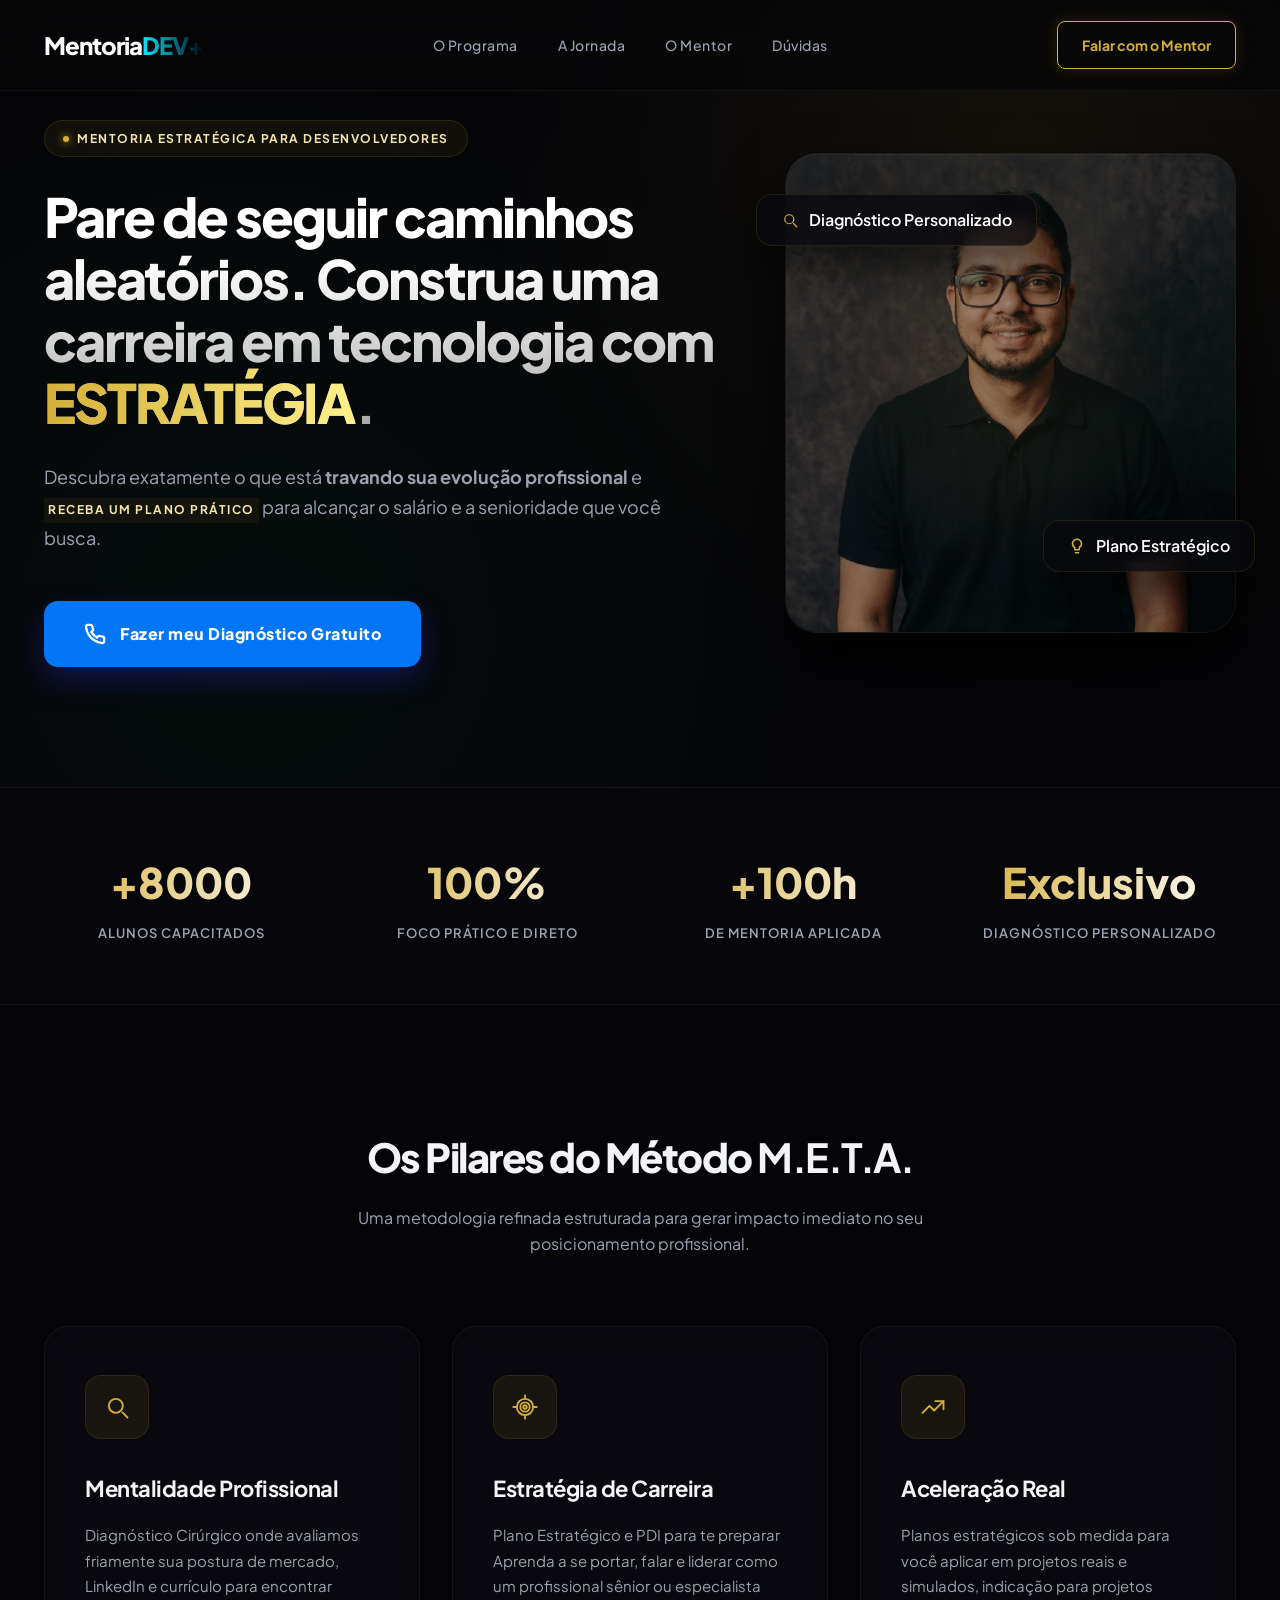
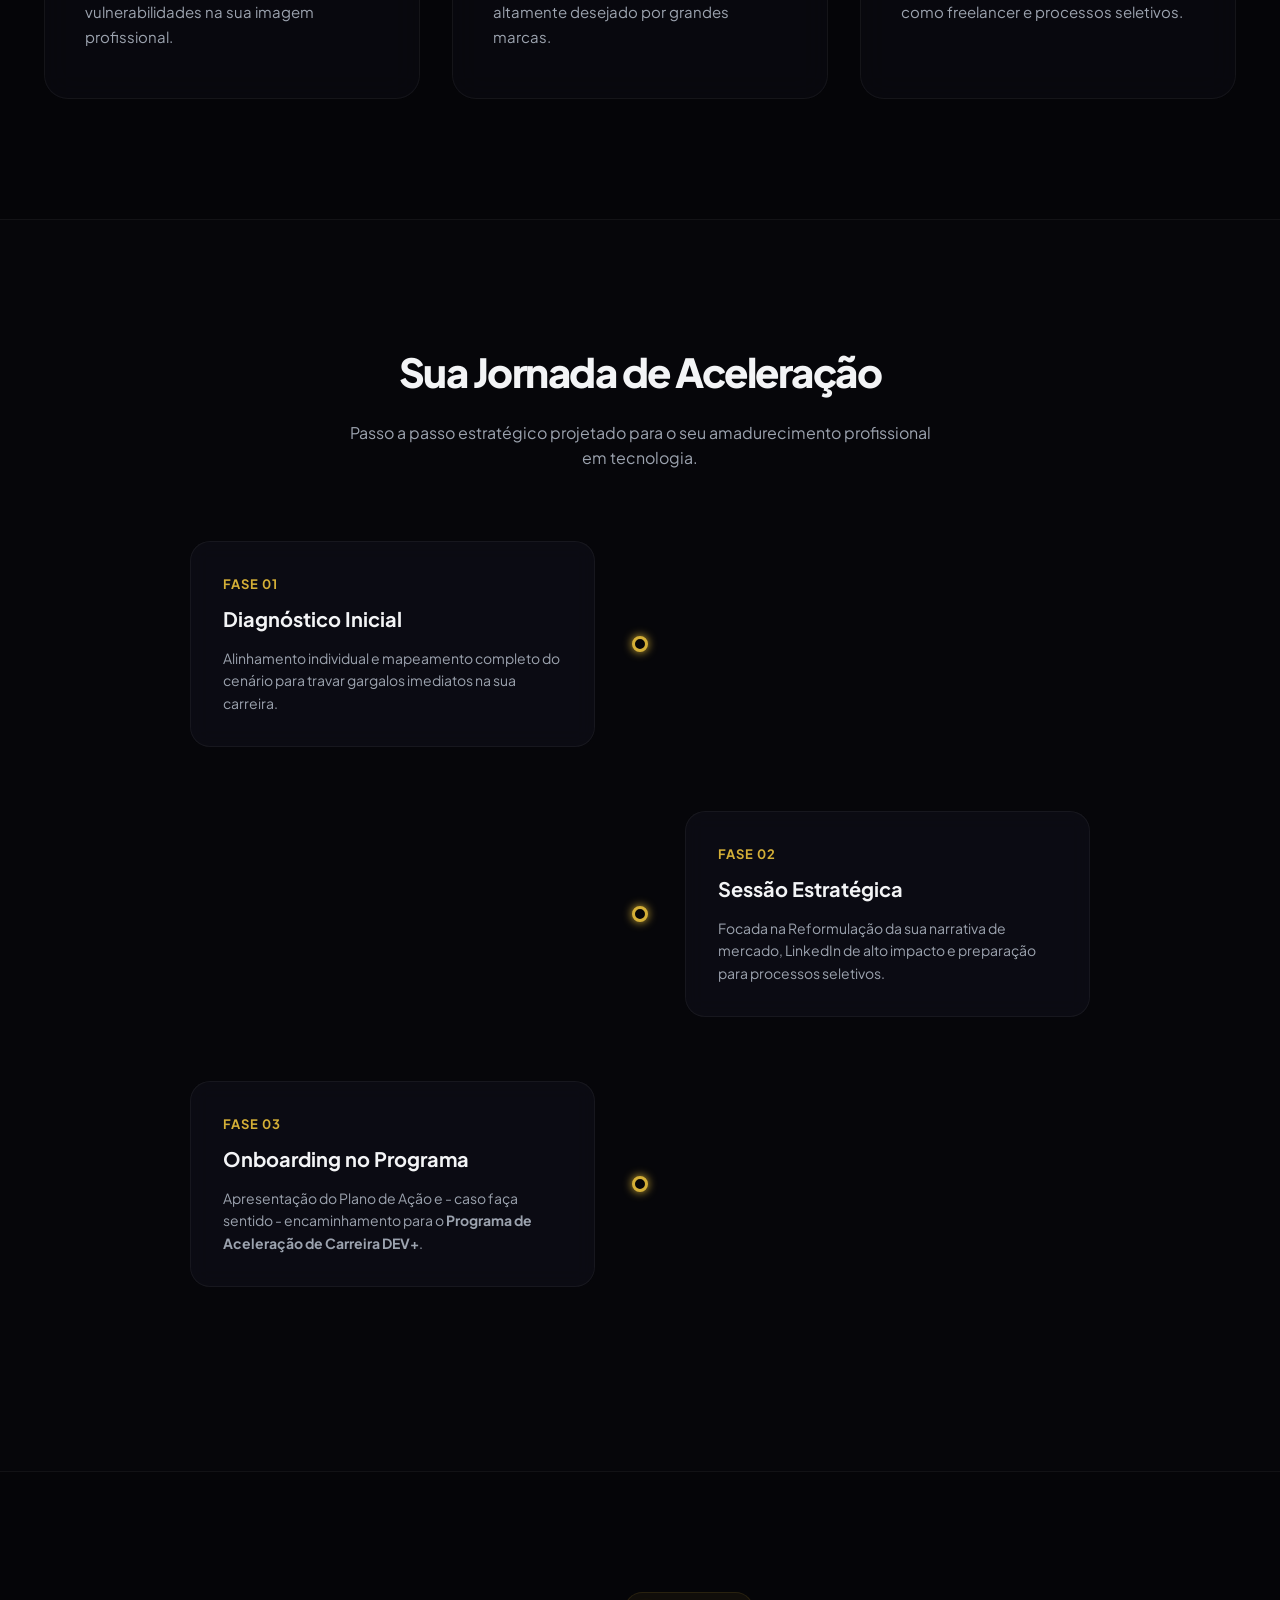
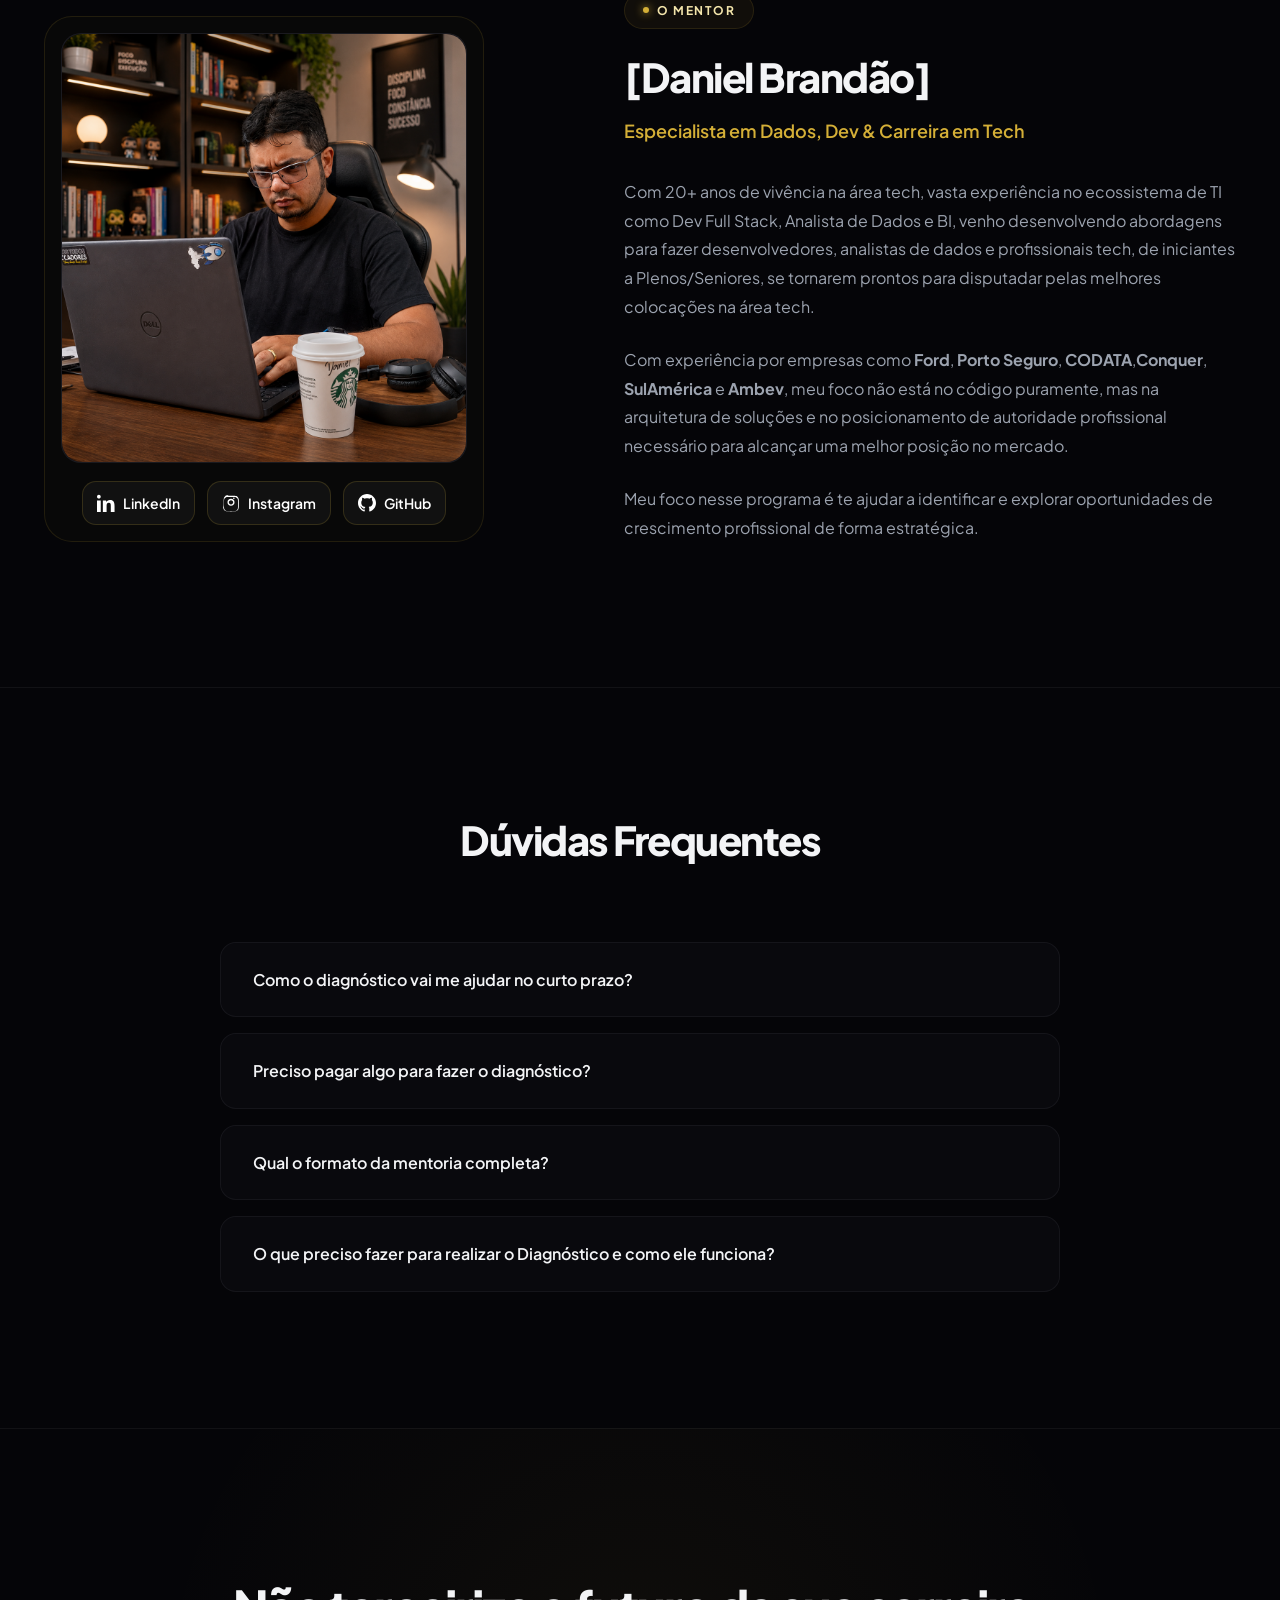
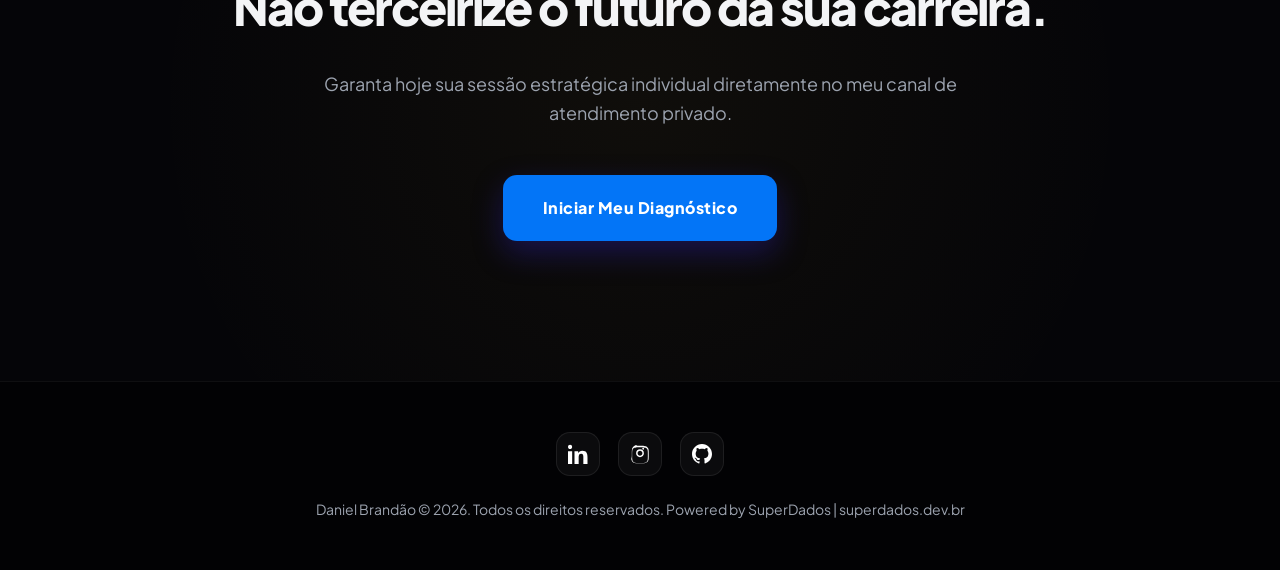
==== commit 404d3908: "subindo alteracao na pag mentoria" ====
--- a/mentoria/index.html
+++ b/mentoria/index.html
@@ -10,7 +10,7 @@
     <link href="https://fonts.googleapis.com/css2?family=Plus+Jakarta+Sans:wght@300;400;500;600;700;800&display=swap"
         rel="stylesheet">
 
-    <link rel="stylesheet" href="css/landing.css">
+    <link rel="stylesheet" href="../mentoria/css/landing.css">
 </head>
 
 <body>
@@ -28,7 +28,8 @@
                     <li><a href="#faq">Dúvidas</a></li>
                 </ul>
             </nav>
-            <a href="http://wa.me/5583996866757/?phone=5583996866757&text=Olá%21+Gostaria+de+falar+sobre+a+mentoria+de+Carreira+DEV+." class="btn-nav" target="_blank">Falar com o Mentor</a>
+            <a href="http://wa.me/5583996866757/?phone=5583996866757&text=Olá%21+Gostaria+de+falar+sobre+a+mentoria+de+Carreira+DEV+."
+                class="btn-nav" target="_blank">Falar com o Mentor</a>
         </div>
     </header>
 
@@ -36,10 +37,15 @@
         <div class="container">
             <div class="grid-hero">
                 <div class="hero-content">
-                    <span class="tag-lux">Programa de Aceleração de Carreira Tech</span>
-                    <h1>Chegou a hora de destravar o <span>próximo nível</span> da sua carreira em TI.</h1>
-                    <p class="subtitulo">Orientação direta, código limpo e foco em resultados reais. Nosso programa te leva ao próximo nível: 
-                        posicionamento, evolução técnica e inteligência de mercado.</p>
+                    <span class="tag-lux">MENTORIA ESTRATÉGICA PARA DESENVOLVEDORES</span>
+                    <h1>Pare de seguir caminhos aleatórios. Construa uma carreira em tecnologia com
+                        <span>ESTRATÉGIA</span>.
+                    </h1>
+                    <p class="subtitulo">Descubra exatamente o
+                        que está <b>travando sua evolução profissional</b> e <span class="tag-lux2">receba um plano
+                            prático</span> para
+                        alcançar o
+                        salário e a senioridade que você busca.</p>
 
                     <a href="#cta-final" class="btn-premium-cta">
                         <svg width="22" height="22" viewBox="0 0 24 24" fill="none" stroke="currentColor"
@@ -48,7 +54,7 @@
                                 d="M22 16.92v3a2 2 0 0 1-2.18 2 19.79 19.79 0 0 1-8.63-3.07 19.5 19.5 0 0 1-6-6 19.79 19.79 0 0 1-3.07-8.67A2 2 0 0 1 4.11 2h3a2 2 0 0 1 2 1.72 12.84 12.84 0 0 0 .7 2.81 2 2 0 0 1-.45 2.11L8.09 9.91a16 16 0 0 0 6 6l1.27-1.27a2 2 0 0 1 2.11-.45 12.84 12.84 0 0 0 2.81.7A2 2 0 0 1 22 16.92z">
                             </path>
                         </svg>
-                        Agendar meu Diagnóstico de Carreira Gratuito
+                        Fazer meu Diagnóstico Gratuito
                     </a>
                 </div>
 
@@ -57,14 +63,18 @@
                         <span class="hero-image-bg" aria-label="Daniel Brandão em ambiente profissional"></span>
                         <div class="badge-floating badge-1">
                             <svg class="badge-icon" viewBox="0 0 24 24" aria-hidden="true" focusable="false">
-                                <circle cx="11" cy="11" r="6" fill="none" stroke="currentColor" stroke-width="1.6" stroke-linecap="round" stroke-linejoin="round"></circle>
-                                <line x1="21" y1="21" x2="16.65" y2="16.65" stroke="currentColor" stroke-width="1.6" stroke-linecap="round" stroke-linejoin="round"></line>
+                                <circle cx="11" cy="11" r="6" fill="none" stroke="currentColor" stroke-width="1.6"
+                                    stroke-linecap="round" stroke-linejoin="round"></circle>
+                                <line x1="21" y1="21" x2="16.65" y2="16.65" stroke="currentColor" stroke-width="1.6"
+                                    stroke-linecap="round" stroke-linejoin="round"></line>
                             </svg>
                             <span class="badge-text">Diagnóstico Personalizado</span>
                         </div>
                         <div class="badge-floating badge-2">
                             <svg class="badge-icon" viewBox="0 0 24 24" aria-hidden="true" focusable="false">
-                                <path d="M9 21c0 .55.45 1 1 1h4c.55 0 1-.45 1-1v-1H9v1zm3-19C8.14 2 5 5.14 5 9c0 2.38 1.19 4.47 3 5.74V17c0 .55.45 1 1 1h6c.55 0 1-.45 1-1v-2.26c1.81-1.27 3-3.36 3-5.74 0-3.86-3.14-7-7-7zm2.22 11.23l-.22.15V16h-4v-2.62l-.22-.15C8.4 12.31 7 10.74 7 9c0-2.76 2.24-5 5-5s5 2.24 5 5c0 1.74-1.4 3.31-2.78 4.23z"></path>
+                                <path
+                                    d="M9 21c0 .55.45 1 1 1h4c.55 0 1-.45 1-1v-1H9v1zm3-19C8.14 2 5 5.14 5 9c0 2.38 1.19 4.47 3 5.74V17c0 .55.45 1 1 1h6c.55 0 1-.45 1-1v-2.26c1.81-1.27 3-3.36 3-5.74 0-3.86-3.14-7-7-7zm2.22 11.23l-.22.15V16h-4v-2.62l-.22-.15C8.4 12.31 7 10.74 7 9c0-2.76 2.24-5 5-5s5 2.24 5 5c0 1.74-1.4 3.31-2.78 4.23z">
+                                </path>
                             </svg>
                             <span class="badge-text">Plano Estratégico</span>
                         </div>
@@ -100,8 +110,9 @@
     <section class="pilares-v2" id="pilares">
         <div class="container">
             <div class="section-title-lux">
-                <h2>Os Pilares do Nosso Método</h2>
-                <p>Uma metodologia refinada estruturada para gerar impacto imediato no seu posicionamento.</p>
+                <h2>Os Pilares do Método <b>M.E.T.A.</b></h2>
+                <p>Uma metodologia refinada estruturada para gerar impacto imediato no seu posicionamento profissional.
+                </p>
             </div>
 
             <div class="grid-glass">
@@ -112,8 +123,9 @@
                             <line x1="21" y1="21" x2="16.65" y2="16.65"></line>
                         </svg>
                     </div>
-                    <h3>Diagnóstico Cirúrgico</h3>
-                    <p>Avaliamos friamente sua postura de mercado, LinkedIn e currículo para encontrar vulnerabilidades
+                    <h3>Mentalidade Profissional</h3>
+                    <p>Diagnóstico Cirúrgico onde avaliamos friamente sua postura de mercado, LinkedIn e currículo para
+                        encontrar vulnerabilidades
                         na sua imagem profissional.</p>
                 </div>
                 <div class="glass-card">
@@ -128,8 +140,9 @@
                             <line x1="19" y1="12" x2="22" y2="12"></line>
                         </svg>
                     </div>
-                    <h3>Estratégia de Posicionamento</h3>
-                    <p>Aprenda a se portar, falar e liderar como um profissional sênior ou especialista altamente
+                    <h3>Estratégia de Carreira</h3>
+                    <p>Plano Estratégico e PDI para te preparar Aprenda a se portar, falar e liderar como um
+                        profissional sênior ou especialista altamente
                         desejado por grandes marcas.</p>
                 </div>
                 <div class="glass-card">
@@ -140,7 +153,8 @@
                         </svg>
                     </div>
                     <h3>Aceleração Real</h3>
-                    <p>Planos estratégicos sob medida para você aplicar em projetos reais e simulados, indicação para projetos como freelancer e processos seletivos.
+                    <p>Planos estratégicos sob medida para você aplicar em projetos reais e simulados, indicação para
+                        projetos como freelancer e processos seletivos.
                     </p>
                 </div>
             </div>
@@ -170,7 +184,8 @@
                     <div class="timeline-content">
                         <h4>Fase 02</h4>
                         <h3>Sessão Estratégica</h3>
-                        <p>Focada na Reformulação da sua narrativa de mercado, LinkedIn de alto impacto e preparação para
+                        <p>Focada na Reformulação da sua narrativa de mercado, LinkedIn de alto impacto e preparação
+                            para
                             processos seletivos.</p>
                     </div>
                 </div>
@@ -180,7 +195,8 @@
                     <div class="timeline-content">
                         <h4>Fase 03</h4>
                         <h3>Onboarding no Programa</h3>
-                        <p>Apresentação do Plano de Ação e - caso faça sentido - encaminhamento para o <b>Programa de Aceleração de Carreira DEV+</b>.</p>
+                        <p>Apresentação do Plano de Ação e - caso faça sentido - encaminhamento para o <b>Programa de
+                                Aceleração de Carreira DEV+</b>.</p>
                     </div>
                 </div>
             </div>
@@ -192,19 +208,30 @@
             <div class="mentor-grid">
                 <div class="mentor-frame">
                     <div class="mentor-placeholder">
-                        <img src="../mentoria/img/Daniel office.png" alt="Daniel Brandão em ambiente profissional" style="width:100%; height:100%; object-fit:cover; border-radius:20px;">
+                        <img src="../mentoria/img/Daniel office.png" alt="Daniel Brandão em ambiente profissional"
+                            style="width:100%; height:100%; object-fit:cover; border-radius:20px;">
                     </div>
                     <div class="profile-socials">
-                        <a href="https://www.linkedin.com/in/profdanielbrandao" target="_blank" rel="noreferrer noopener">
-                            <svg viewBox="0 0 24 24" aria-hidden="true"><path d="M4.98 3.5C4.98 4.88 3.88 6 2.5 6S0 4.88 0 3.5 1.12 1 2.5 1 4.98 2.12 4.98 3.5zM0 8.7h5v15.3H0V8.7zm7.5 0h4.7v2.1h.1c.7-1.3 2.4-2.7 4.9-2.7 5.3 0 6.2 3.5 6.2 8.1V24h-5V15.9c0-1.9 0-4.3-2.6-4.3-2.6 0-3 2-3 4.2V24h-5V8.7z"/></svg>
+                        <a href="https://www.linkedin.com/in/profdanielbrandao" target="_blank"
+                            rel="noreferrer noopener">
+                            <svg viewBox="0 0 24 24" aria-hidden="true">
+                                <path
+                                    d="M4.98 3.5C4.98 4.88 3.88 6 2.5 6S0 4.88 0 3.5 1.12 1 2.5 1 4.98 2.12 4.98 3.5zM0 8.7h5v15.3H0V8.7zm7.5 0h4.7v2.1h.1c.7-1.3 2.4-2.7 4.9-2.7 5.3 0 6.2 3.5 6.2 8.1V24h-5V15.9c0-1.9 0-4.3-2.6-4.3-2.6 0-3 2-3 4.2V24h-5V8.7z" />
+                            </svg>
                             LinkedIn
                         </a>
                         <a href="https://www.instagram.com/profdanielbrandao" target="_blank" rel="noreferrer noopener">
-                            <svg viewBox="0 0 24 24" aria-hidden="true"><path d="M12 2.2c3.2 0 3.6 0 4.9.1 1.2.1 1.9.3 2.3.5.6.3 1.1.6 1.6 1.1.5.5.8 1 1.1 1.6.3.4.5 1.1.5 2.3.1 1.3.1 1.7.1 4.9s0 3.6-.1 4.9c-.1 1.2-.3 1.9-.5 2.3-.3.6-.6 1.1-1.1 1.6-.5.5-1 0-1.6 1.1-.4.3-1.1.5-2.3.5-1.3.1-1.7.1-4.9.1s-3.6 0-4.9-.1c-1.2-.1-1.9-.3-2.3-.5-.6-.3-1.1-.6-1.6-1.1-.5-.5-.8-1-1.1-1.6-.3-.4-.5-1.1-.5-2.3C2.2 15.6 2.2 15.2 2.2 12s0-3.6.1-4.9c.1-1.2.3-1.9.5-2.3.3-.6.6-1.1 1.1-1.6.5-.5 1-.8 1.6-1.1.4-.3 1.1-.5 2.3-.5C8.4 2.2 8.8 2.2 12 2.2zm0 1.8c-3.1 0-3.5 0-4.7.1-1 .1-1.6.2-2 .4-.5.2-.9.5-1.3.9-.4.4-.7.8-.9 1.3-.2.4-.3 1-.4 2-.1 1.2-.1 1.6-.1 4.7s0 3.5.1 4.7c.1 1 .2 1.6.4 2 .2.5.5.9.9 1.3.4.4.8.7 1.3.9.4.2 1 .3 2 .4 1.2.1 1.6.1 4.7.1s3.5 0 4.7-.1c1-.1 1.6-.2 2-.4.5-.2.9-.5 1.3-.9.4-.4.7-.8.9-1.3.2-.4.3-1 .4-2 .1-1.2.1-1.6.1-4.7s0-3.5-.1-4.7c-.1-1-.2-1.6-.4-2-.2-.5-.5-.9-.9-1.3-.4-.4-.8-.7-1.3-.9-.4-.2-1-.3-2-.4-1.2-.1-1.6-.1-4.7-.1zM12 6.4c2.7 0 4.7 2 4.7 4.7S14.7 15.8 12 15.8 7.3 13.8 7.3 11.1 9.3 6.4 12 6.4zm0 1.8c-1.6 0-2.9 1.3-2.9 2.9S10.4 14 12 14s2.9-1.3 2.9-2.9S13.6 8.2 12 8.2zm4.9-2.5c0 .6-.5 1.1-1.1 1.1-.6 0-1.1-.5-1.1-1.1s.5-1.1 1.1-1.1c.6 0 1.1.5 1.1 1.1z"/></svg>
+                            <svg viewBox="0 0 24 24" aria-hidden="true">
+                                <path
+                                    d="M12 2.2c3.2 0 3.6 0 4.9.1 1.2.1 1.9.3 2.3.5.6.3 1.1.6 1.6 1.1.5.5.8 1 1.1 1.6.3.4.5 1.1.5 2.3.1 1.3.1 1.7.1 4.9s0 3.6-.1 4.9c-.1 1.2-.3 1.9-.5 2.3-.3.6-.6 1.1-1.1 1.6-.5.5-1 0-1.6 1.1-.4.3-1.1.5-2.3.5-1.3.1-1.7.1-4.9.1s-3.6 0-4.9-.1c-1.2-.1-1.9-.3-2.3-.5-.6-.3-1.1-.6-1.6-1.1-.5-.5-.8-1-1.1-1.6-.3-.4-.5-1.1-.5-2.3C2.2 15.6 2.2 15.2 2.2 12s0-3.6.1-4.9c.1-1.2.3-1.9.5-2.3.3-.6.6-1.1 1.1-1.6.5-.5 1-.8 1.6-1.1.4-.3 1.1-.5 2.3-.5C8.4 2.2 8.8 2.2 12 2.2zm0 1.8c-3.1 0-3.5 0-4.7.1-1 .1-1.6.2-2 .4-.5.2-.9.5-1.3.9-.4.4-.7.8-.9 1.3-.2.4-.3 1-.4 2-.1 1.2-.1 1.6-.1 4.7s0 3.5.1 4.7c.1 1 .2 1.6.4 2 .2.5.5.9.9 1.3.4.4.8.7 1.3.9.4.2 1 .3 2 .4 1.2.1 1.6.1 4.7.1s3.5 0 4.7-.1c1-.1 1.6-.2 2-.4.5-.2.9-.5 1.3-.9.4-.4.7-.8.9-1.3.2-.4.3-1 .4-2 .1-1.2.1-1.6.1-4.7s0-3.5-.1-4.7c-.1-1-.2-1.6-.4-2-.2-.5-.5-.9-.9-1.3-.4-.4-.8-.7-1.3-.9-.4-.2-1-.3-2-.4-1.2-.1-1.6-.1-4.7-.1zM12 6.4c2.7 0 4.7 2 4.7 4.7S14.7 15.8 12 15.8 7.3 13.8 7.3 11.1 9.3 6.4 12 6.4zm0 1.8c-1.6 0-2.9 1.3-2.9 2.9S10.4 14 12 14s2.9-1.3 2.9-2.9S13.6 8.2 12 8.2zm4.9-2.5c0 .6-.5 1.1-1.1 1.1-.6 0-1.1-.5-1.1-1.1s.5-1.1 1.1-1.1c.6 0 1.1.5 1.1 1.1z" />
+                            </svg>
                             Instagram
                         </a>
                         <a href="https://github.com/danielbrandao" target="_blank" rel="noreferrer noopener">
-                            <svg viewBox="0 0 24 24" aria-hidden="true"><path d="M12 0C5.37 0 0 5.37 0 12c0 5.3 3.44 9.78 8.21 11.36.6.11.82-.26.82-.58 0-.29-.01-1.05-.02-2.06-3.34.73-4.04-1.61-4.04-1.61-.55-1.39-1.34-1.76-1.34-1.76-1.1-.75.08-.74.08-.74 1.22.09 1.86 1.25 1.86 1.25 1.08 1.86 2.84 1.32 3.53 1.01.11-.79.42-1.32.76-1.62-2.67-.3-5.47-1.33-5.47-5.92 0-1.31.47-2.38 1.24-3.22-.12-.3-.54-1.52.12-3.17 0 0 1.01-.32 3.3 1.23.96-.27 1.98-.4 3-.4 1.02 0 2.04.14 3 .4 2.28-1.55 3.29-1.23 3.29-1.23.66 1.65.24 2.87.12 3.17.77.84 1.24 1.91 1.24 3.22 0 4.6-2.8 5.61-5.47 5.92.43.37.81 1.1.81 2.22 0 1.6-.01 2.88-.01 3.27 0 .32.22.7.82.58C20.56 21.78 24 17.3 24 12c0-6.63-5.37-12-12-12z"/></svg>
+                            <svg viewBox="0 0 24 24" aria-hidden="true">
+                                <path
+                                    d="M12 0C5.37 0 0 5.37 0 12c0 5.3 3.44 9.78 8.21 11.36.6.11.82-.26.82-.58 0-.29-.01-1.05-.02-2.06-3.34.73-4.04-1.61-4.04-1.61-.55-1.39-1.34-1.76-1.34-1.76-1.1-.75.08-.74.08-.74 1.22.09 1.86 1.25 1.86 1.25 1.08 1.86 2.84 1.32 3.53 1.01.11-.79.42-1.32.76-1.62-2.67-.3-5.47-1.33-5.47-5.92 0-1.31.47-2.38 1.24-3.22-.12-.3-.54-1.52.12-3.17 0 0 1.01-.32 3.3 1.23.96-.27 1.98-.4 3-.4 1.02 0 2.04.14 3 .4 2.28-1.55 3.29-1.23 3.29-1.23.66 1.65.24 2.87.12 3.17.77.84 1.24 1.91 1.24 3.22 0 4.6-2.8 5.61-5.47 5.92.43.37.81 1.1.81 2.22 0 1.6-.01 2.88-.01 3.27 0 .32.22.7.82.58C20.56 21.78 24 17.3 24 12c0-6.63-5.37-12-12-12z" />
+                            </svg>
                             GitHub
                         </a>
                     </div>
@@ -213,12 +240,22 @@
                     <span class="tag-lux" style="margin-bottom:16px;">O Mentor</span>
                     <h2>[Daniel Brandão]</h2>
                     <h3>Especialista em Dados, Dev & Carreira em Tech</h3>
-                    <p>Com 20+ anos de vivência na área tech, vasta experiência no ecossistema de TI como Dev Full Stack, Analista de Dados e BI, venho desenvolvendo abordagens
-                        para fazer desenvolvedores, analistas de dados e profissionais tech, de iniciantes a Plenos/Seniores, <param name="" value=""> se tornarem prontos para disputadar pelas melhores colocações na área tech.</p>
-                    <p>Com experiência por empresas como <strong>Ford</strong>, <strong>Porto Seguro</strong>, <strong>CODATA</strong>,<strong>Conquer</strong>, <strong>SulAmérica</strong> e <strong>Ambev</strong>, meu foco não está no código puramente, mas na arquitetura de soluções e no
-                        posicionamento de autoridade profissional necessário para alcançar uma melhor posição no mercado.
-                        </p>
-                    <p>Meu foco nesse programa é te ajudar a identificar e explorar oportunidades de crescimento profissional de forma estratégica.</p>
+                    <p>Com 20+ anos de vivência na área tech, vasta experiência no ecossistema de TI como Dev Full
+                        Stack, Analista de Dados e BI, venho desenvolvendo abordagens
+                        para fazer desenvolvedores, analistas de dados e profissionais tech, de iniciantes a
+                        Plenos/Seniores,
+                        <param name="" value=""> se tornarem prontos para disputadar pelas melhores colocações na área
+                        tech.
+                    </p>
+                    <p>Com experiência por empresas como <strong>Ford</strong>, <strong>Porto Seguro</strong>,
+                        <strong>CODATA</strong>,<strong>Conquer</strong>, <strong>SulAmérica</strong> e
+                        <strong>Ambev</strong>, meu foco não está no código puramente, mas na arquitetura de soluções e
+                        no
+                        posicionamento de autoridade profissional necessário para alcançar uma melhor posição no
+                        mercado.
+                    </p>
+                    <p>Meu foco nesse programa é te ajudar a identificar e explorar oportunidades de crescimento
+                        profissional de forma estratégica.</p>
                 </div>
             </div>
         </div>
@@ -242,7 +279,8 @@
                 <details class="faq-item">
                     <summary class="faq-trigger">Preciso pagar algo para fazer o diagnóstico?</summary>
                     <div class="faq-content">
-                        <strong>NADA!</strong> A conversa inicial via WhatsApp serve para validar seu atual momento de carreira. Caso seu
+                        <strong>NADA!</strong> A conversa inicial via WhatsApp serve para validar seu atual momento de
+                        carreira. Caso seu
                         perfil seja selecionado, agendamos o diagnóstico estratégico individual.
                     </div>
                 </details>
@@ -251,13 +289,17 @@
                     <summary class="faq-trigger">Qual o formato da mentoria completa?</summary>
                     <div class="faq-content">
                         A aceleração ocorre através de encontros focados e consultivos, acompanhamento estratégico
-                        personalizado e feedbacks em tempo real de cenários corporativos reais. <br>Um acompanhamento que você não vê igual no mercado, com foco em resultados práticos e aplicáveis. 
+                        personalizado e feedbacks em tempo real de cenários corporativos reais. <br>Um acompanhamento
+                        que você não vê igual no mercado, com foco em resultados práticos e aplicáveis.
                     </div>
                 </details>
                 <details class="faq-item">
-                    <summary class="faq-trigger">O que preciso fazer para realizar o Diagnóstico e como ele funciona?</summary>
+                    <summary class="faq-trigger">O que preciso fazer para realizar o Diagnóstico e como ele funciona?
+                    </summary>
                     <div class="faq-content">
-                        Basta clicar no botão aqui abaixo e responder ao Diagnóstico de Carreira. Ao responder, você será direcionado a falar comigo no WhatsApp e ali a gente vai avançar no seu diagnóstico de maneira personalizda.
+                        Basta clicar no botão aqui abaixo e responder ao Diagnóstico de Carreira. Ao responder, você
+                        será direcionado a falar comigo no WhatsApp e ali a gente vai avançar no seu diagnóstico de
+                        maneira personalizda.
                     </div>
                 </details>
             </div>
@@ -268,8 +310,8 @@
         <div class="container">
             <h2>Não terceirize o futuro da sua carreira.</h2>
             <p>Garanta hoje sua sessão estratégica individual diretamente no meu canal de atendimento privado.</p>
-            <a href="http://app.superdados.dev.br/diagnostico/dUifmRpFEEhisHElbft1b21jNS83"
-                target="_blank" class="btn-premium-cta">
+            <a href="http://app.superdados.dev.br/diagnostico/dUifmRpFEEhisHElbft1b21jNS83" target="_blank"
+                class="btn-premium-cta">
                 Iniciar Meu Diagnóstico
             </a>
         </div>
@@ -278,14 +320,26 @@
     <footer>
         <div class="container">
             <div class="footer-socials">
-                <a href="https://www.linkedin.com/in/danielbrandao" target="_blank" rel="noreferrer noopener" aria-label="LinkedIn">
-                    <svg viewBox="0 0 24 24" aria-hidden="true"><path d="M4.98 3.5C4.98 4.88 3.88 6 2.5 6S0 4.88 0 3.5 1.12 1 2.5 1 4.98 2.12 4.98 3.5zM0 8.7h5v15.3H0V8.7zm7.5 0h4.7v2.1h.1c.7-1.3 2.4-2.7 4.9-2.7 5.3 0 6.2 3.5 6.2 8.1V24h-5V15.9c0-1.9 0-4.3-2.6-4.3-2.6 0-3 2-3 4.2V24h-5V8.7z"/></svg>
+                <a href="https://www.linkedin.com/in/danielbrandao" target="_blank" rel="noreferrer noopener"
+                    aria-label="LinkedIn">
+                    <svg viewBox="0 0 24 24" aria-hidden="true">
+                        <path
+                            d="M4.98 3.5C4.98 4.88 3.88 6 2.5 6S0 4.88 0 3.5 1.12 1 2.5 1 4.98 2.12 4.98 3.5zM0 8.7h5v15.3H0V8.7zm7.5 0h4.7v2.1h.1c.7-1.3 2.4-2.7 4.9-2.7 5.3 0 6.2 3.5 6.2 8.1V24h-5V15.9c0-1.9 0-4.3-2.6-4.3-2.6 0-3 2-3 4.2V24h-5V8.7z" />
+                    </svg>
                 </a>
-                <a href="https://www.instagram.com/profdanielbrandao" target="_blank" rel="noreferrer noopener" aria-label="Instagram">
-                    <svg viewBox="0 0 24 24" aria-hidden="true"><path d="M12 2.2c3.2 0 3.6 0 4.9.1 1.2.1 1.9.3 2.3.5.6.3 1.1.6 1.6 1.1.5.5.8 1 1.1 1.6.3.4.5 1.1.5 2.3.1 1.3.1 1.7.1 4.9s0 3.6-.1 4.9c-.1 1.2-.3 1.9-.5 2.3-.3.6-.6 1.1-1.1 1.6-.5.5-1 0-1.6 1.1-.4.3-1.1.5-2.3.5-1.3.1-1.7.1-4.9.1s-3.6 0-4.9-.1c-1.2-.1-1.9-.3-2.3-.5-.6-.3-1.1-.6-1.6-1.1-.5-.5-.8-1-1.1-1.6-.3-.4-.5-1.1-.5-2.3C2.2 15.6 2.2 15.2 2.2 12s0-3.6.1-4.9c.1-1.2.3-1.9.5-2.3.3-.6.6-1.1 1.1-1.6.5-.5 1-.8 1.6-1.1.4-.3 1.1-.5 2.3-.5C8.4 2.2 8.8 2.2 12 2.2zm0 1.8c-3.1 0-3.5 0-4.7.1-1 .1-1.6.2-2 .4-.5.2-.9.5-1.3.9-.4.4-.7.8-.9 1.3-.2.4-.3 1-.4 2-.1 1.2-.1 1.6-.1 4.7s0 3.5.1 4.7c.1 1 .2 1.6.4 2 .2.5.5.9.9 1.3.4.4.8.7 1.3.9.4.2 1 .3 2 .4 1.2.1 1.6.1 4.7.1s3.5 0 4.7-.1c1-.1 1.6-.2 2-.4.5-.2.9-.5 1.3-.9.4-.4.7-.8.9-1.3.2-.4.3-1 .4-2 .1-1.2.1-1.6.1-4.7s0-3.5-.1-4.7c-.1-1-.2-1.6-.4-2-.2-.5-.5-.9-.9-1.3-.4-.4-.8-.7-1.3-.9-.4-.2-1-.3-2-.4-1.2-.1-1.6-.1-4.7-.1zM12 6.4c2.7 0 4.7 2 4.7 4.7S14.7 15.8 12 15.8 7.3 13.8 7.3 11.1 9.3 6.4 12 6.4zm0 1.8c-1.6 0-2.9 1.3-2.9 2.9S10.4 14 12 14s2.9-1.3 2.9-2.9S13.6 8.2 12 8.2zm4.9-2.5c0 .6-.5 1.1-1.1 1.1-.6 0-1.1-.5-1.1-1.1s.5-1.1 1.1-1.1c.6 0 1.1.5 1.1 1.1z"/></svg>
+                <a href="https://www.instagram.com/profdanielbrandao" target="_blank" rel="noreferrer noopener"
+                    aria-label="Instagram">
+                    <svg viewBox="0 0 24 24" aria-hidden="true">
+                        <path
+                            d="M12 2.2c3.2 0 3.6 0 4.9.1 1.2.1 1.9.3 2.3.5.6.3 1.1.6 1.6 1.1.5.5.8 1 1.1 1.6.3.4.5 1.1.5 2.3.1 1.3.1 1.7.1 4.9s0 3.6-.1 4.9c-.1 1.2-.3 1.9-.5 2.3-.3.6-.6 1.1-1.1 1.6-.5.5-1 0-1.6 1.1-.4.3-1.1.5-2.3.5-1.3.1-1.7.1-4.9.1s-3.6 0-4.9-.1c-1.2-.1-1.9-.3-2.3-.5-.6-.3-1.1-.6-1.6-1.1-.5-.5-.8-1-1.1-1.6-.3-.4-.5-1.1-.5-2.3C2.2 15.6 2.2 15.2 2.2 12s0-3.6.1-4.9c.1-1.2.3-1.9.5-2.3.3-.6.6-1.1 1.1-1.6.5-.5 1-.8 1.6-1.1.4-.3 1.1-.5 2.3-.5C8.4 2.2 8.8 2.2 12 2.2zm0 1.8c-3.1 0-3.5 0-4.7.1-1 .1-1.6.2-2 .4-.5.2-.9.5-1.3.9-.4.4-.7.8-.9 1.3-.2.4-.3 1-.4 2-.1 1.2-.1 1.6-.1 4.7s0 3.5.1 4.7c.1 1 .2 1.6.4 2 .2.5.5.9.9 1.3.4.4.8.7 1.3.9.4.2 1 .3 2 .4 1.2.1 1.6.1 4.7.1s3.5 0 4.7-.1c1-.1 1.6-.2 2-.4.5-.2.9-.5 1.3-.9.4-.4.7-.8.9-1.3.2-.4.3-1 .4-2 .1-1.2.1-1.6.1-4.7s0-3.5-.1-4.7c-.1-1-.2-1.6-.4-2-.2-.5-.5-.9-.9-1.3-.4-.4-.8-.7-1.3-.9-.4-.2-1-.3-2-.4-1.2-.1-1.6-.1-4.7-.1zM12 6.4c2.7 0 4.7 2 4.7 4.7S14.7 15.8 12 15.8 7.3 13.8 7.3 11.1 9.3 6.4 12 6.4zm0 1.8c-1.6 0-2.9 1.3-2.9 2.9S10.4 14 12 14s2.9-1.3 2.9-2.9S13.6 8.2 12 8.2zm4.9-2.5c0 .6-.5 1.1-1.1 1.1-.6 0-1.1-.5-1.1-1.1s.5-1.1 1.1-1.1c.6 0 1.1.5 1.1 1.1z" />
+                    </svg>
                 </a>
-                <a href="https://github.com/danielbrandao" target="_blank" rel="noreferrer noopener" aria-label="GitHub">
-                    <svg viewBox="0 0 24 24" aria-hidden="true"><path d="M12 0C5.37 0 0 5.37 0 12c0 5.3 3.44 9.78 8.21 11.36.6.11.82-.26.82-.58 0-.29-.01-1.05-.02-2.06-3.34.73-4.04-1.61-4.04-1.61-.55-1.39-1.34-1.76-1.34-1.76-1.1-.75.08-.74.08-.74 1.22.09 1.86 1.25 1.86 1.25 1.08 1.86 2.84 1.32 3.53 1.01.11-.79.42-1.32.76-1.62-2.67-.3-5.47-1.33-5.47-5.92 0-1.31.47-2.38 1.24-3.22-.12-.3-.54-1.52.12-3.17 0 0 1.01-.32 3.3 1.23.96-.27 1.98-.4 3-.4 1.02 0 2.04.14 3 .4 2.28-1.55 3.29-1.23 3.29-1.23.66 1.65.24 2.87.12 3.17.77.84 1.24 1.91 1.24 3.22 0 4.6-2.8 5.61-5.47 5.92.43.37.81 1.1.81 2.22 0 1.6-.01 2.88-.01 3.27 0 .32.22.7.82.58C20.56 21.78 24 17.3 24 12c0-6.63-5.37-12-12-12z"/></svg>
+                <a href="https://github.com/danielbrandao" target="_blank" rel="noreferrer noopener"
+                    aria-label="GitHub">
+                    <svg viewBox="0 0 24 24" aria-hidden="true">
+                        <path
+                            d="M12 0C5.37 0 0 5.37 0 12c0 5.3 3.44 9.78 8.21 11.36.6.11.82-.26.82-.58 0-.29-.01-1.05-.02-2.06-3.34.73-4.04-1.61-4.04-1.61-.55-1.39-1.34-1.76-1.34-1.76-1.1-.75.08-.74.08-.74 1.22.09 1.86 1.25 1.86 1.25 1.08 1.86 2.84 1.32 3.53 1.01.11-.79.42-1.32.76-1.62-2.67-.3-5.47-1.33-5.47-5.92 0-1.31.47-2.38 1.24-3.22-.12-.3-.54-1.52.12-3.17 0 0 1.01-.32 3.3 1.23.96-.27 1.98-.4 3-.4 1.02 0 2.04.14 3 .4 2.28-1.55 3.29-1.23 3.29-1.23.66 1.65.24 2.87.12 3.17.77.84 1.24 1.91 1.24 3.22 0 4.6-2.8 5.61-5.47 5.92.43.37.81 1.1.81 2.22 0 1.6-.01 2.88-.01 3.27 0 .32.22.7.82.58C20.56 21.78 24 17.3 24 12c0-6.63-5.37-12-12-12z" />
+                    </svg>
                 </a>
             </div>
             <p>Daniel Brandão &copy; 2026. Todos os direitos reservados. Powered by SuperDados | superdados.dev.br</p>
@@ -294,4 +348,4 @@
 
 </body>
 
-</html>
+</html>
--- a/mentoria/css/landing.css
+++ b/mentoria/css/landing.css
@@ -158,6 +158,21 @@
             box-shadow: 0 0 8px var(--gold-primary);
         }
 
+        .tag-lux2 {
+            display: inline-flex;
+            align-items: center;
+            gap: 8px;
+            background: rgba(212, 175, 55, 0.06);
+            color: var(--gold-light);
+            border: 0px solid var(--borda-premium);
+            padding: 2px 4px;
+            border-radius: 0px;
+            font-size: 12px;
+            font-weight: 700;
+            letter-spacing: 1.5px;
+            text-transform: uppercase;
+        }
+
         .hero h1 {
             font-size: 54px;
             font-weight: 800;
@@ -670,8 +685,8 @@
         }
 
         .faq-trigger::after {
-            content: "�?"";
-            font-size: 16px;
+            content: "�?" ";
+ font-size: 16px;
             color: var(--gold-primary);
             transition: transform 0.3s ease;
         }
@@ -836,4 +851,4 @@
             nav {
                 display: none;
             }
-        }
+        }
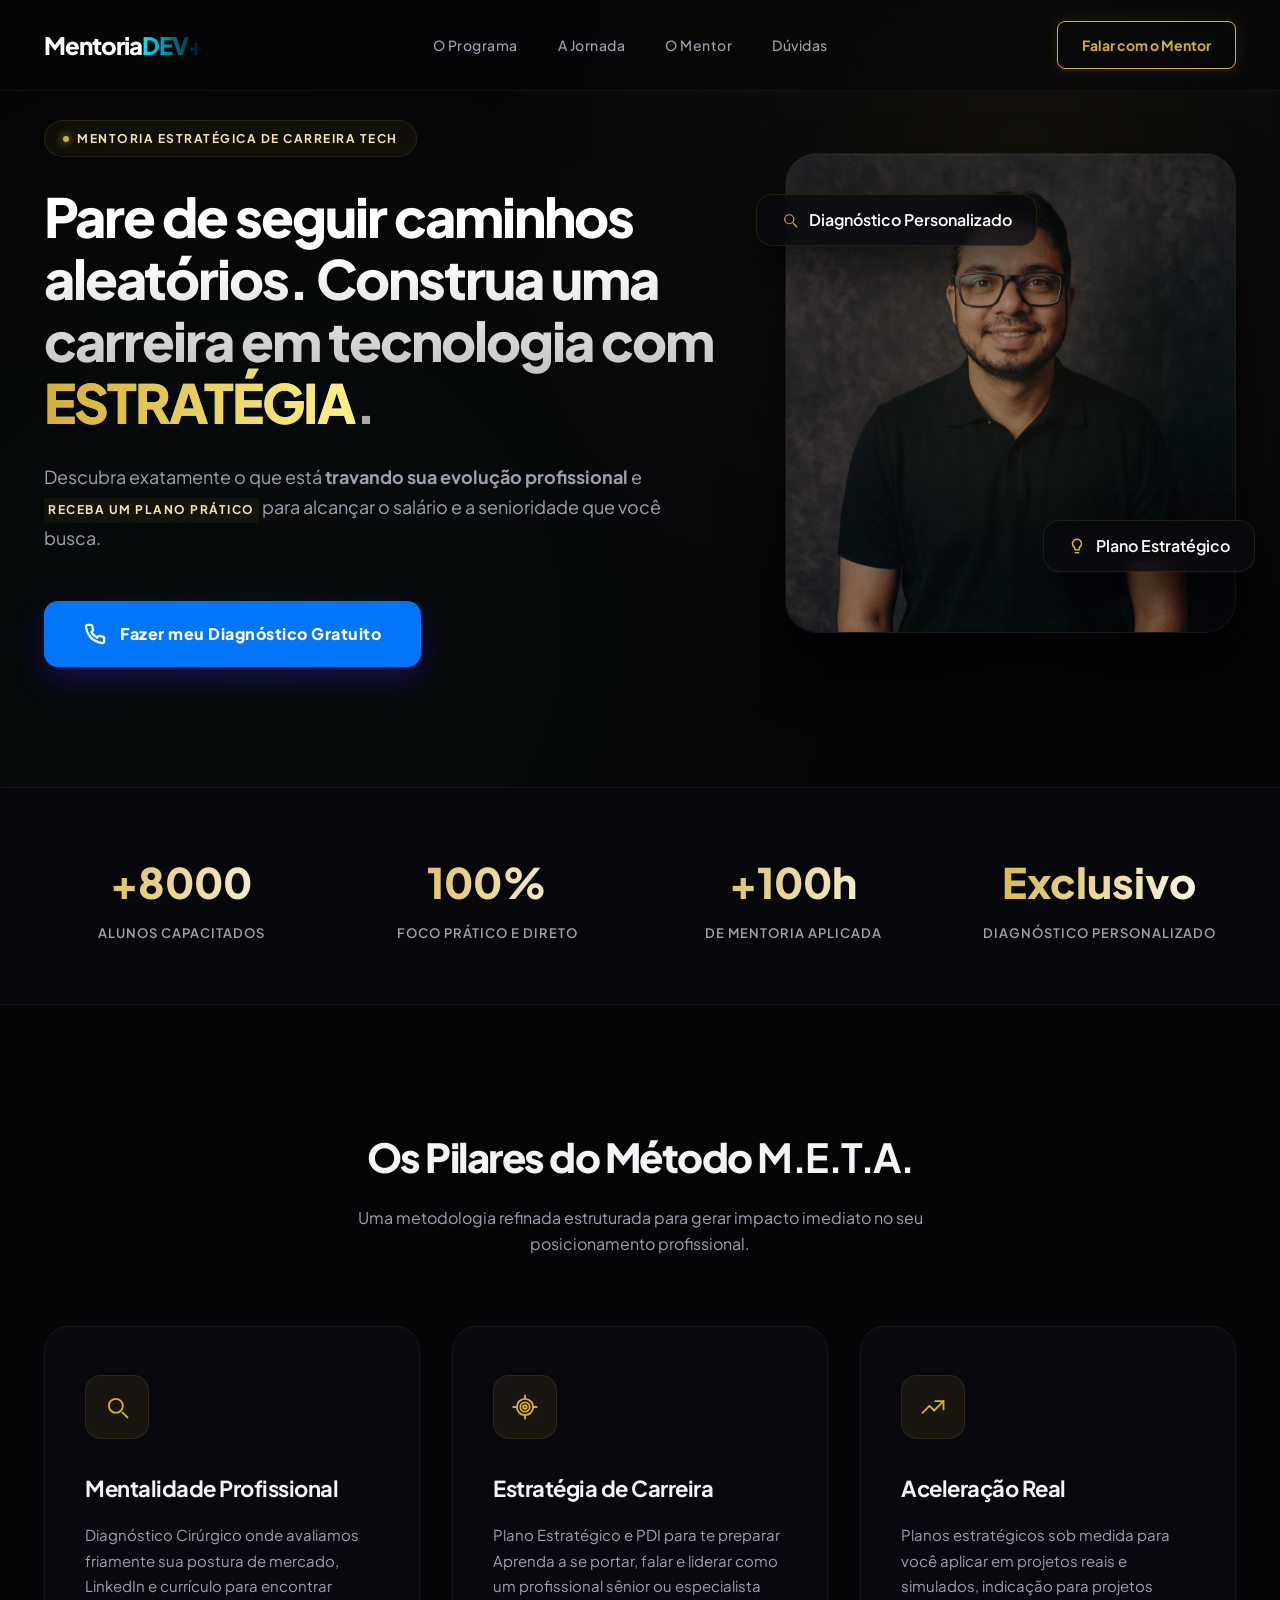
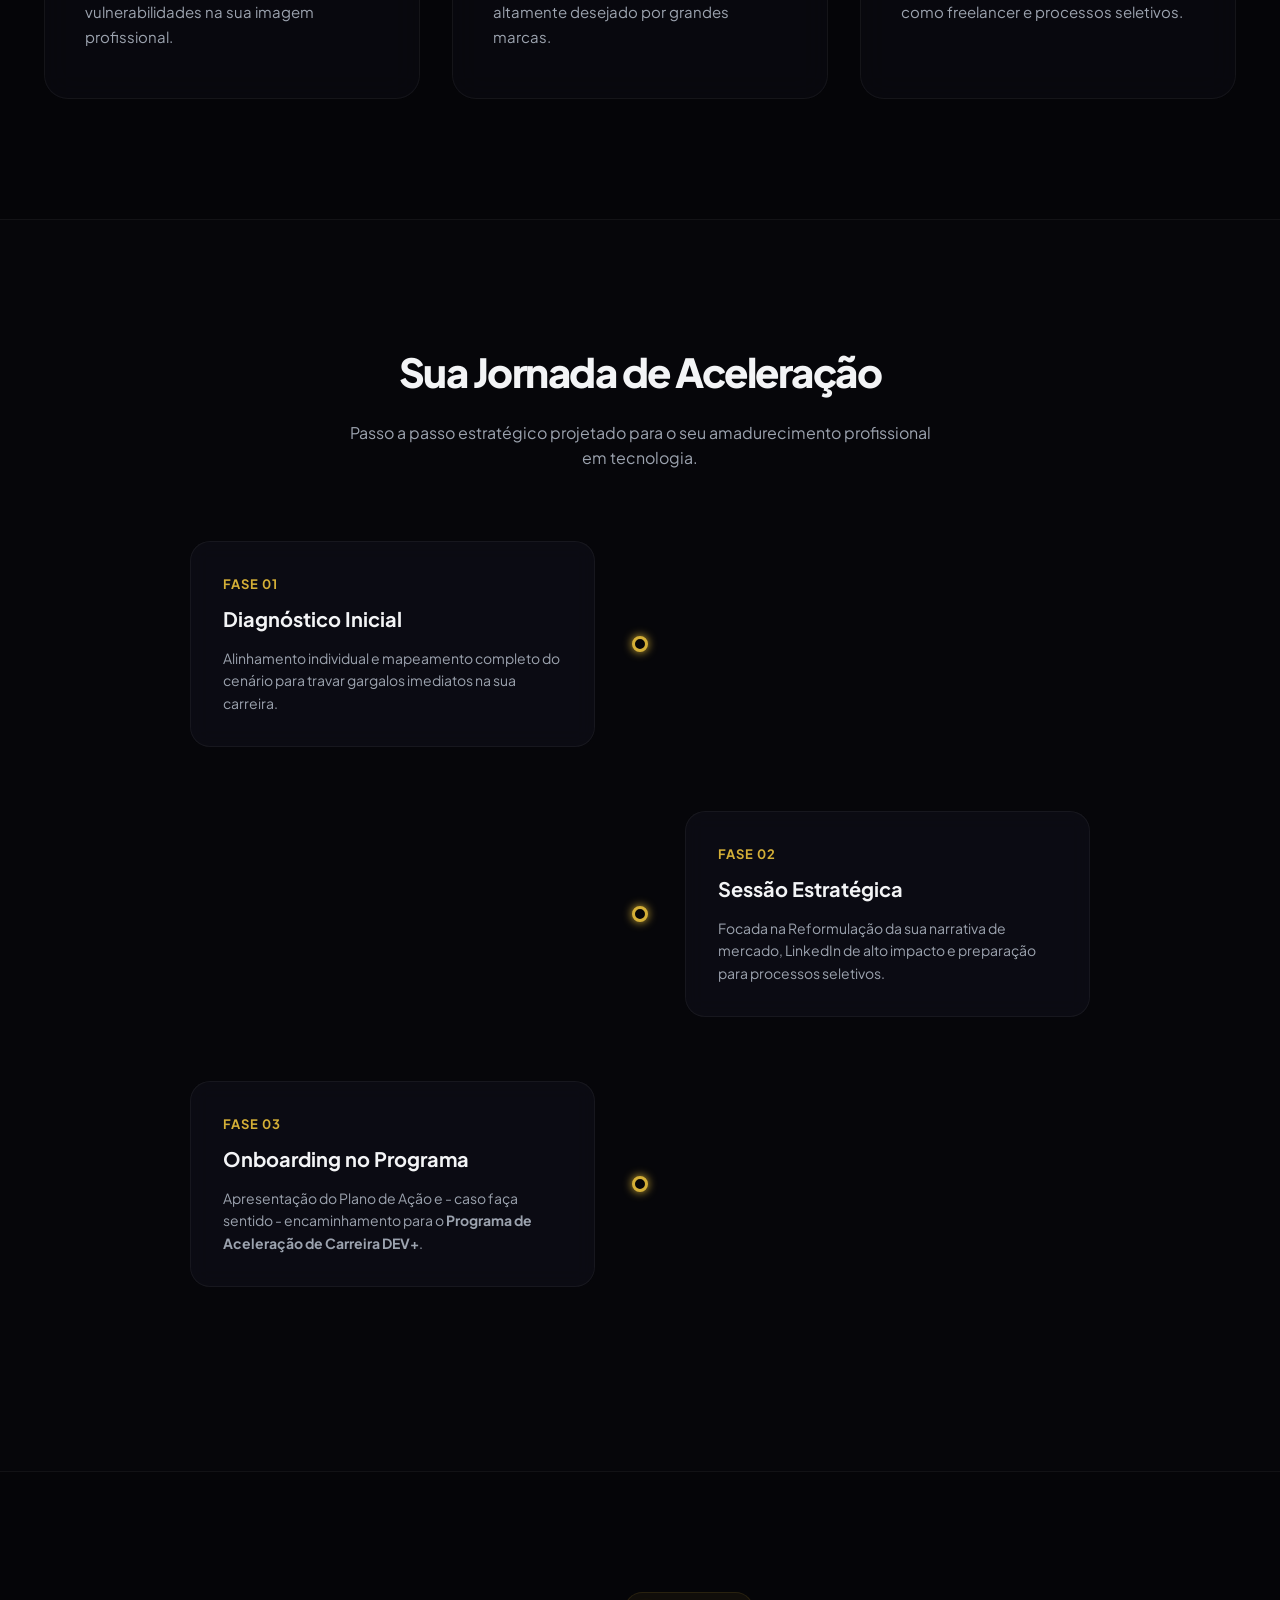
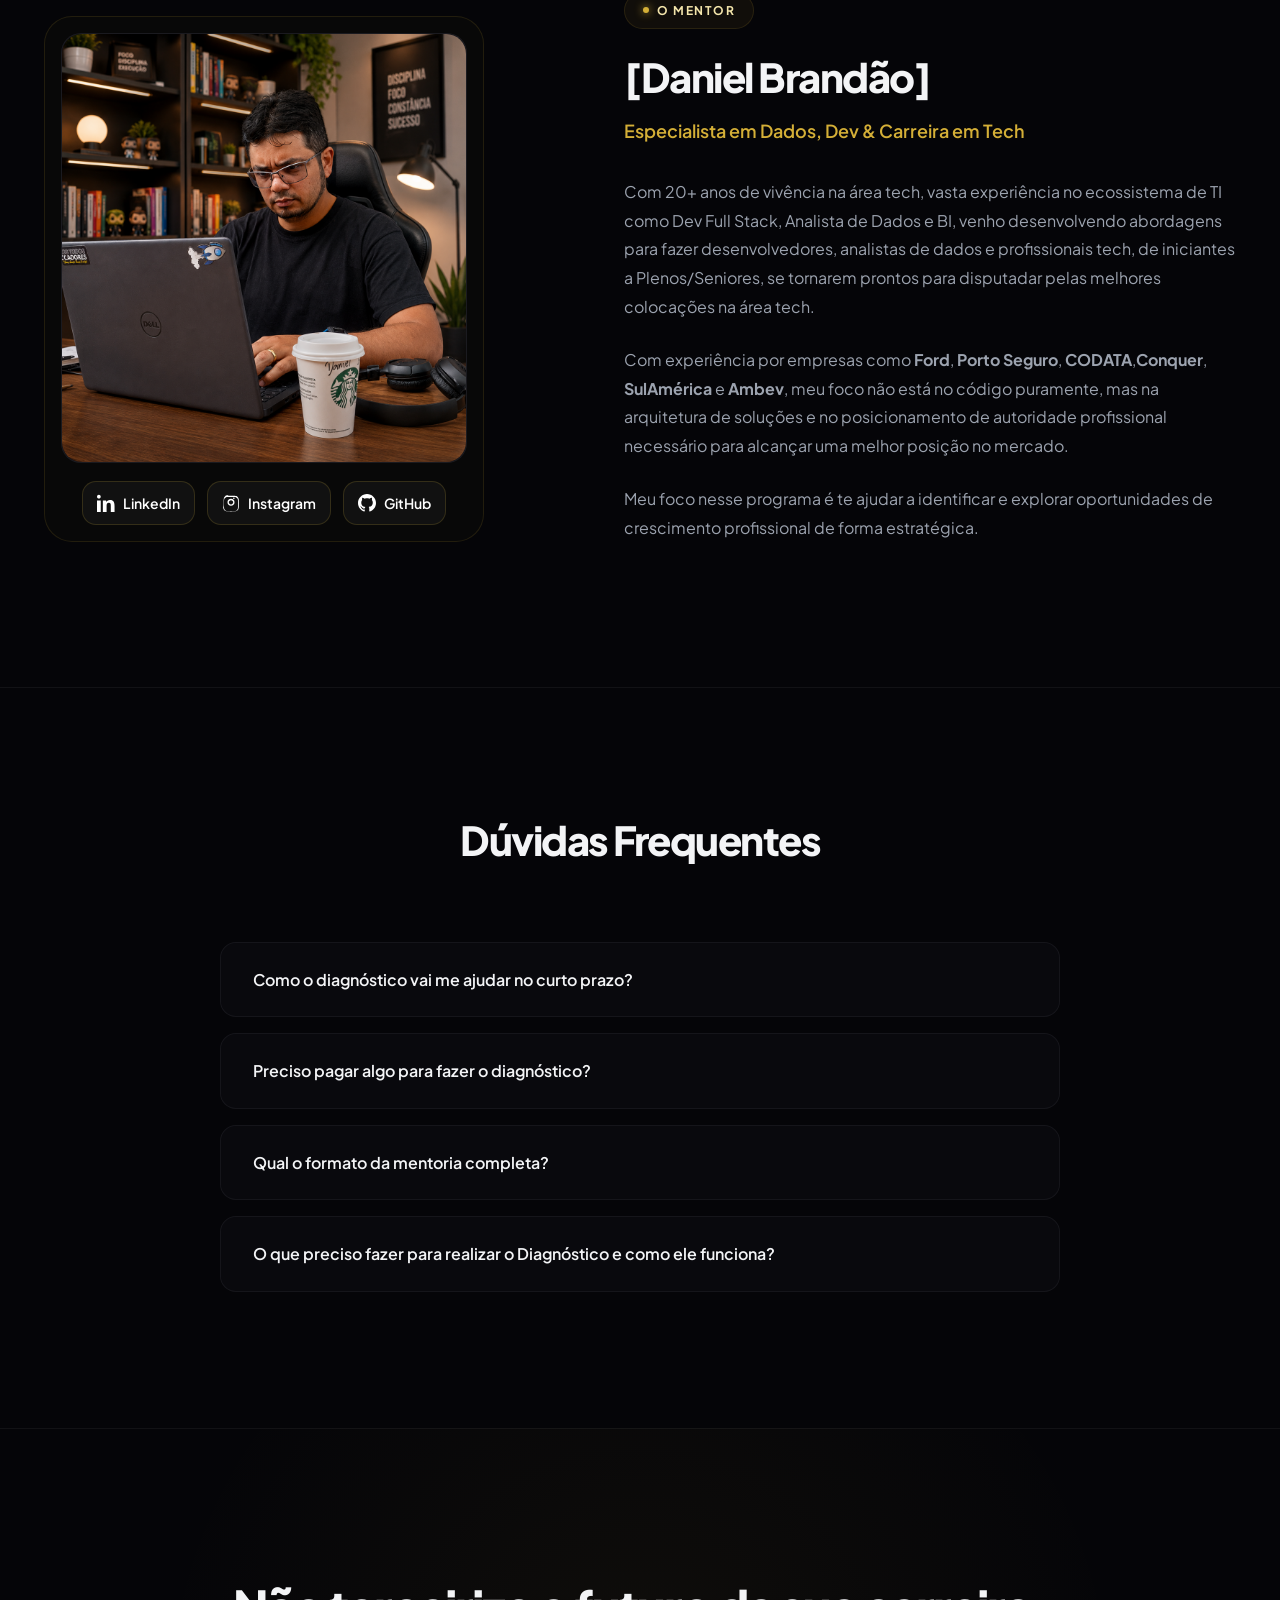
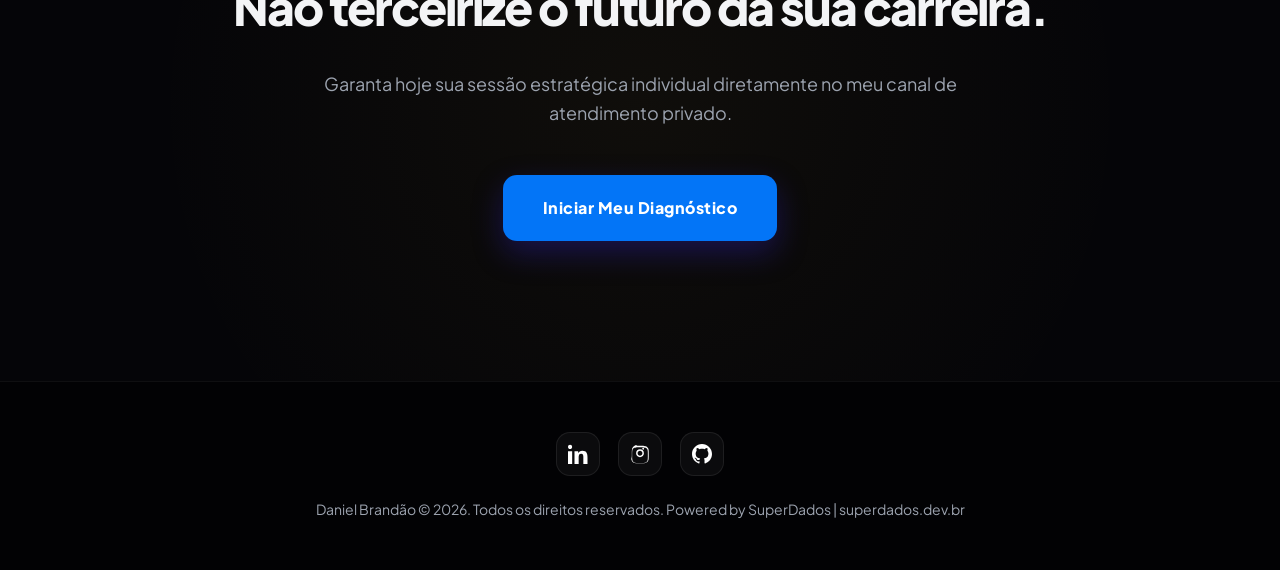
==== commit 61f6cfc0: "subindo v2 mentoria comercial" ====
--- a/mentoria/index.html
+++ b/mentoria/index.html
@@ -37,7 +37,7 @@
         <div class="container">
             <div class="grid-hero">
                 <div class="hero-content">
-                    <span class="tag-lux">MENTORIA ESTRATÉGICA PARA DESENVOLVEDORES</span>
+                    <span class="tag-lux">MENTORIA ESTRATÉGICA DE CARREIRA TECH</span>
                     <h1>Pare de seguir caminhos aleatórios. Construa uma carreira em tecnologia com
                         <span>ESTRATÉGIA</span>.
                     </h1>
